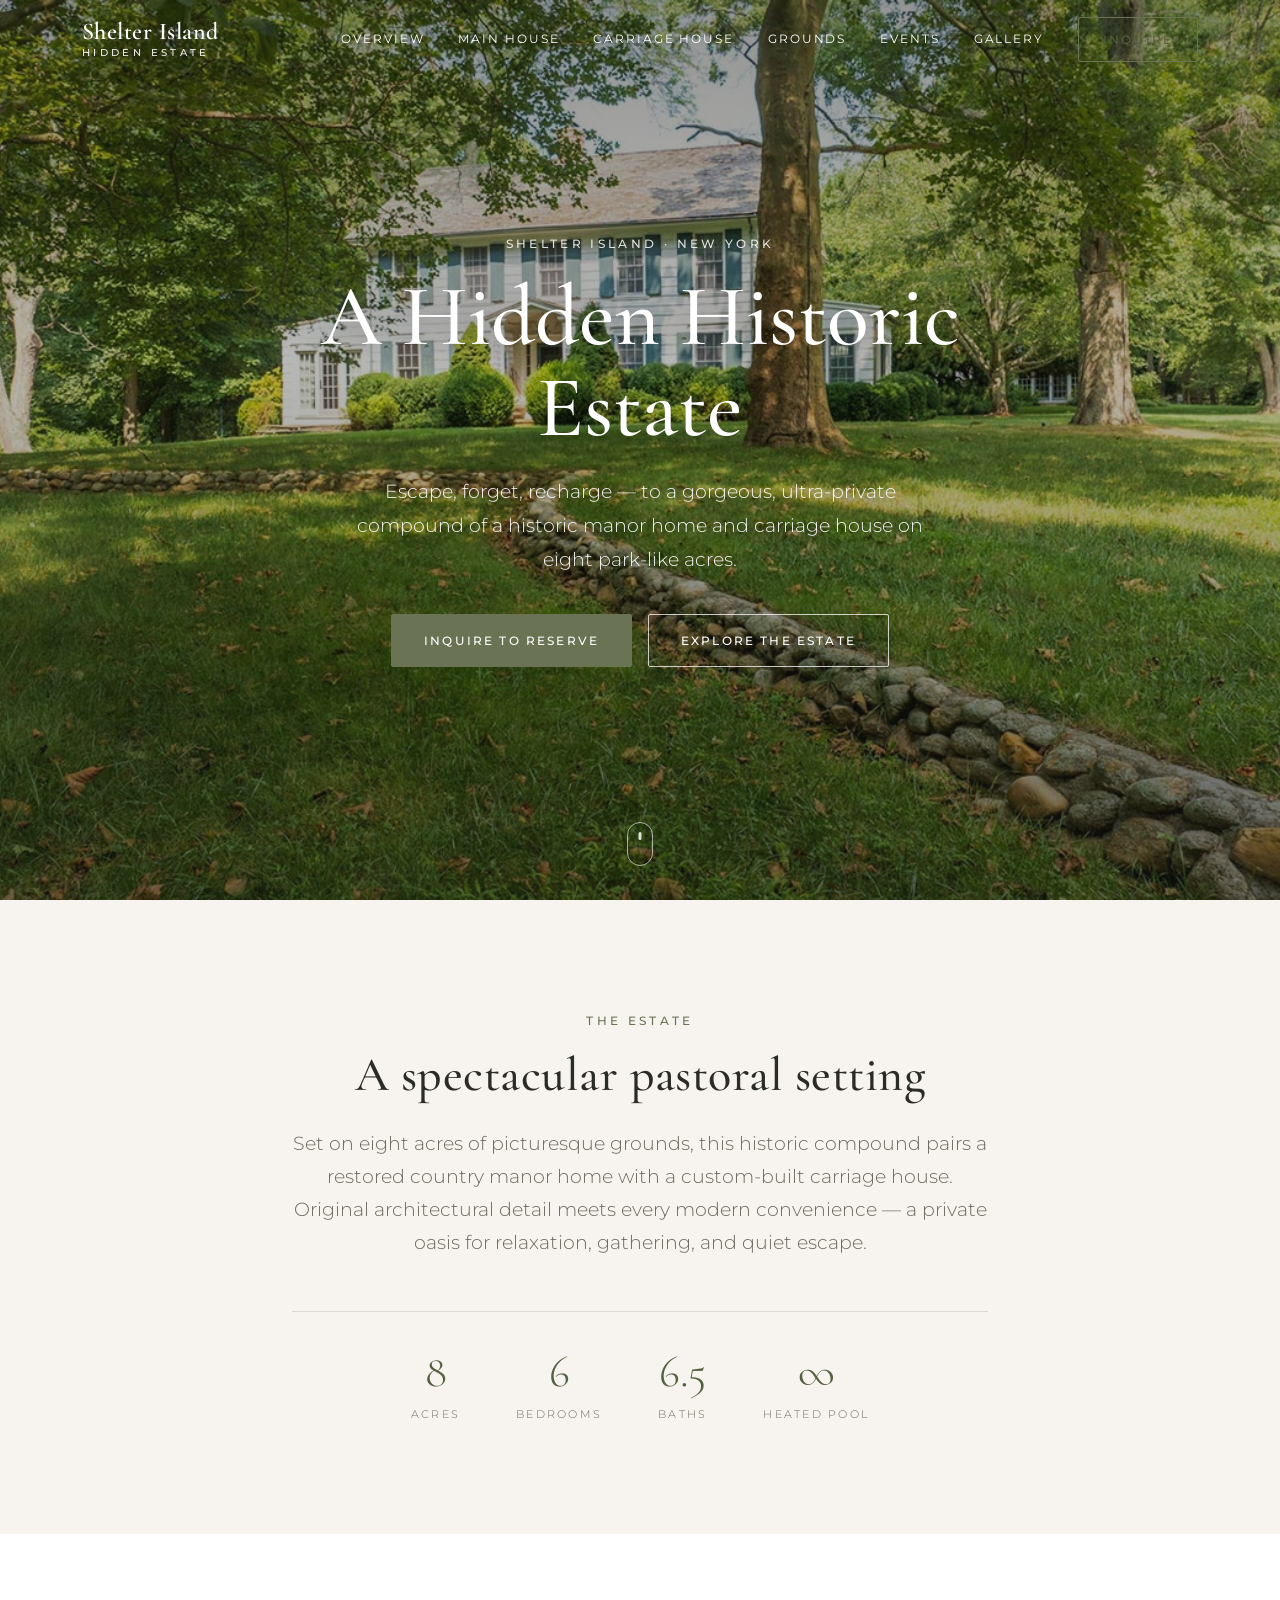
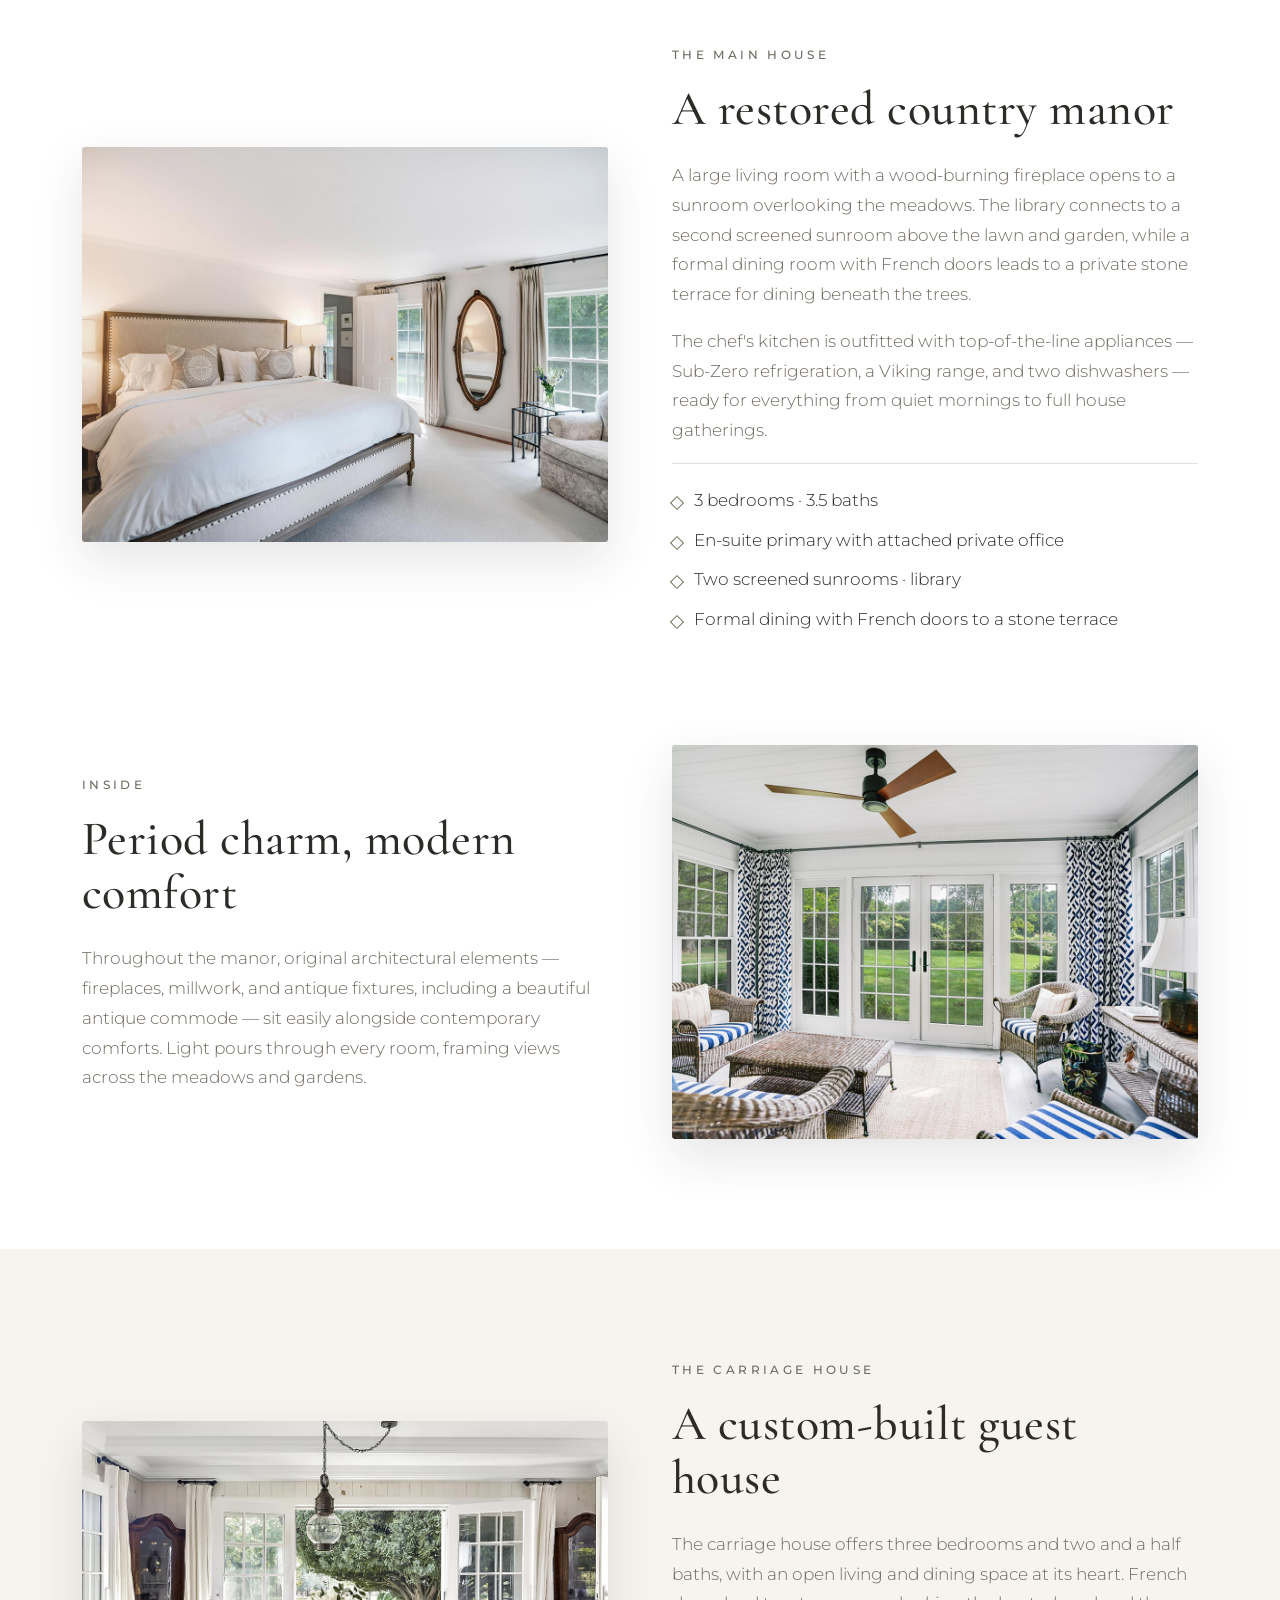
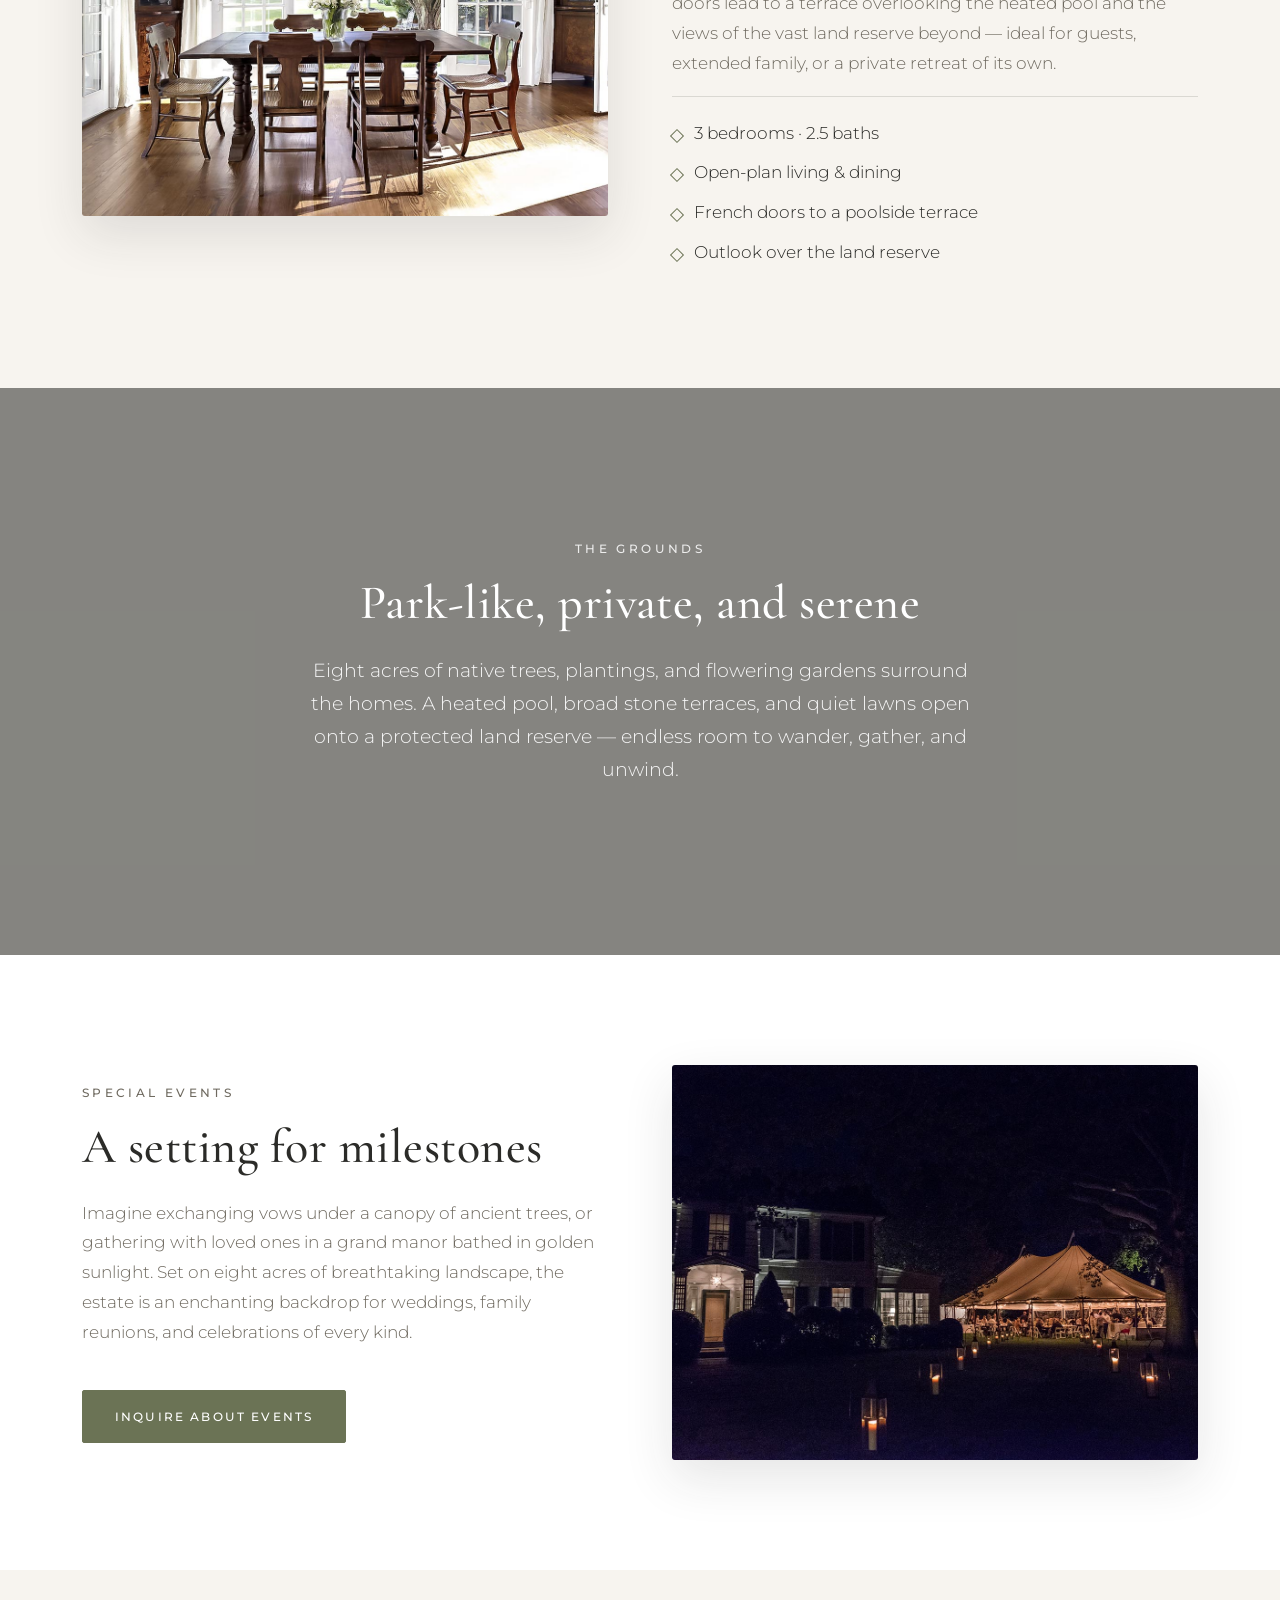
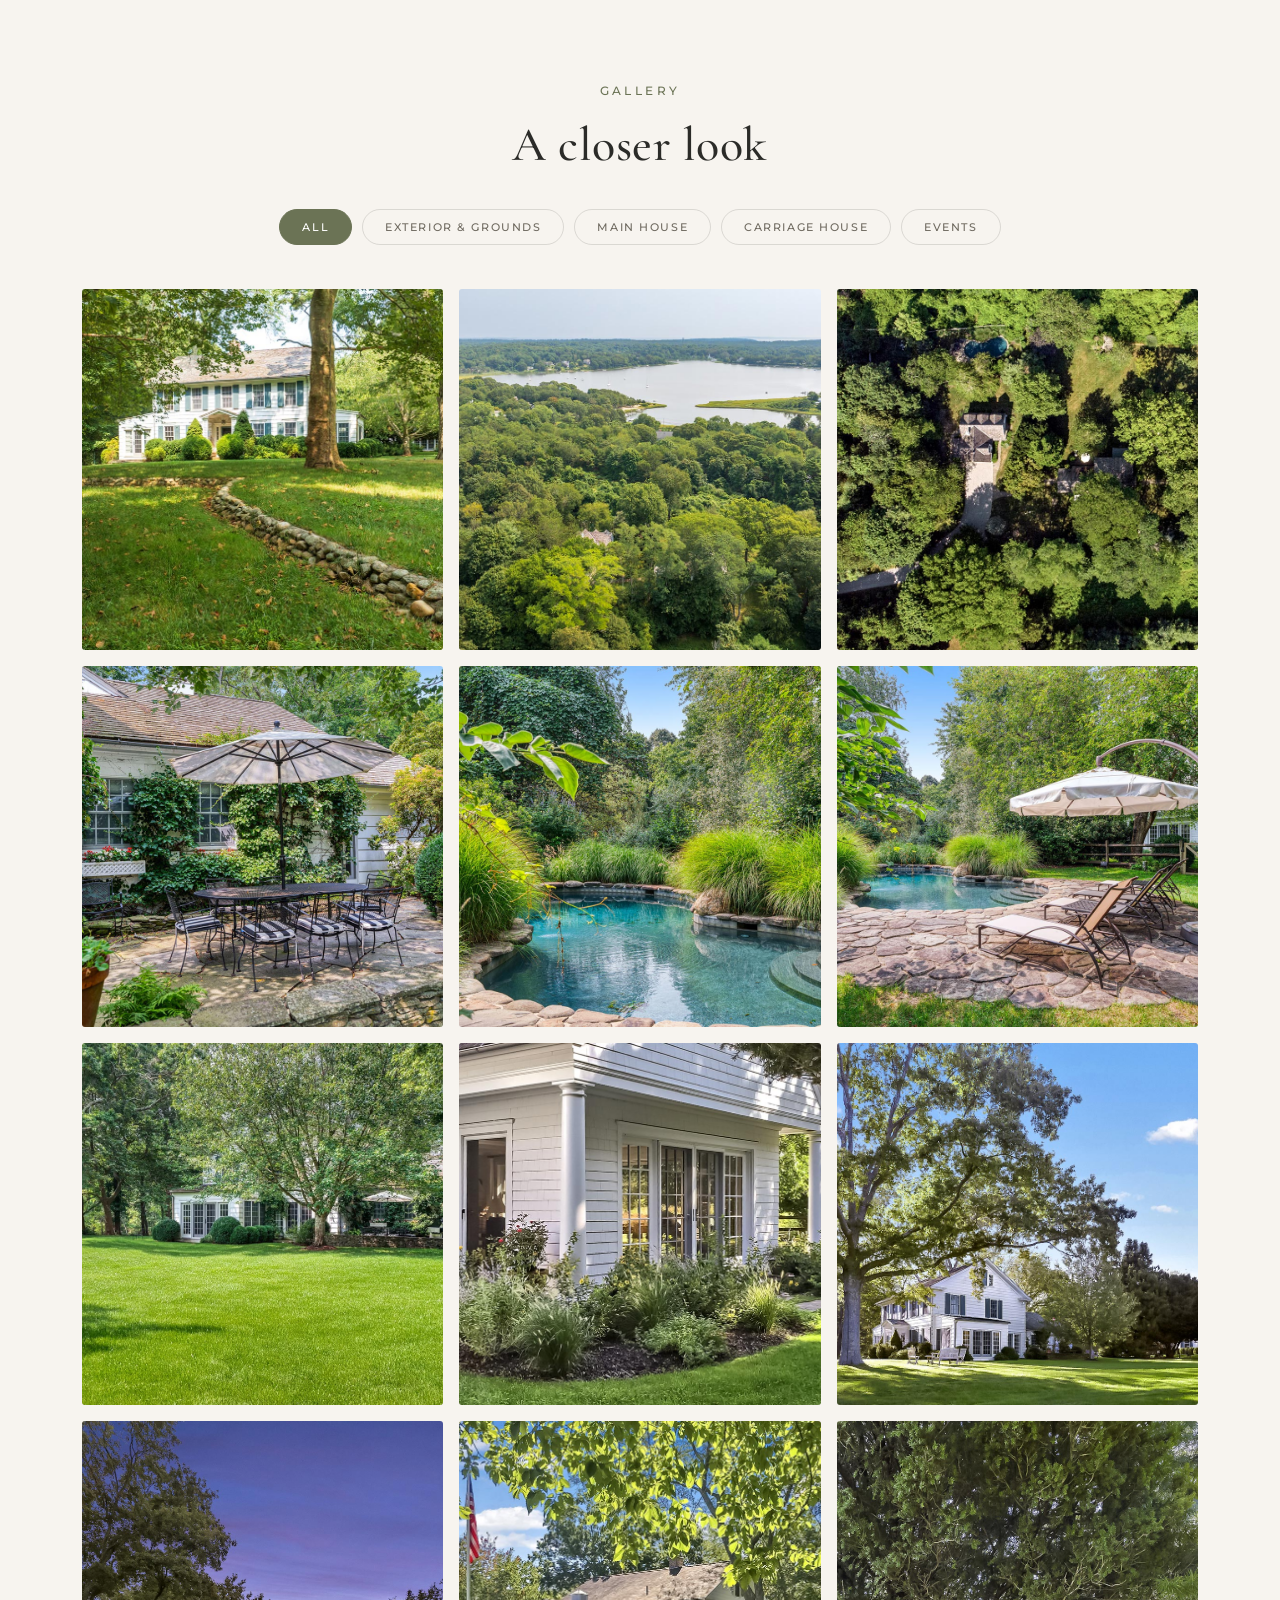
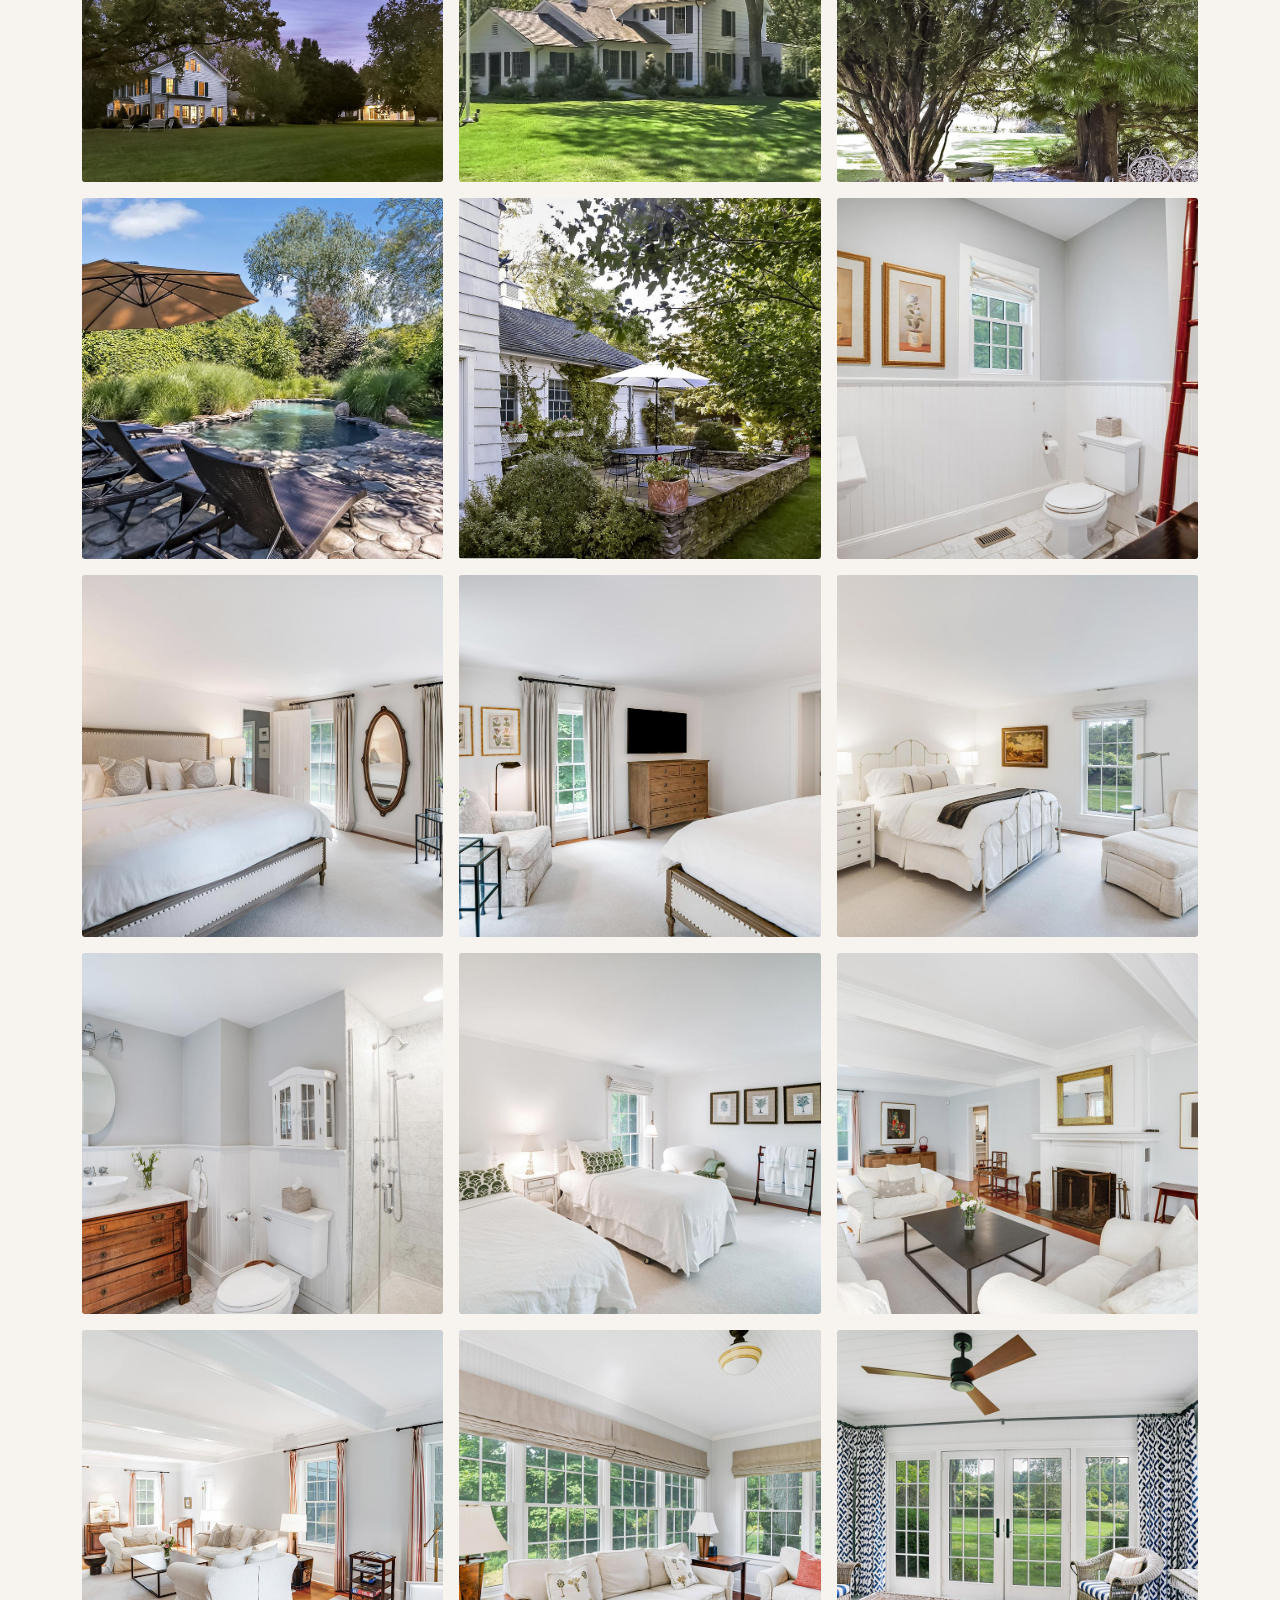
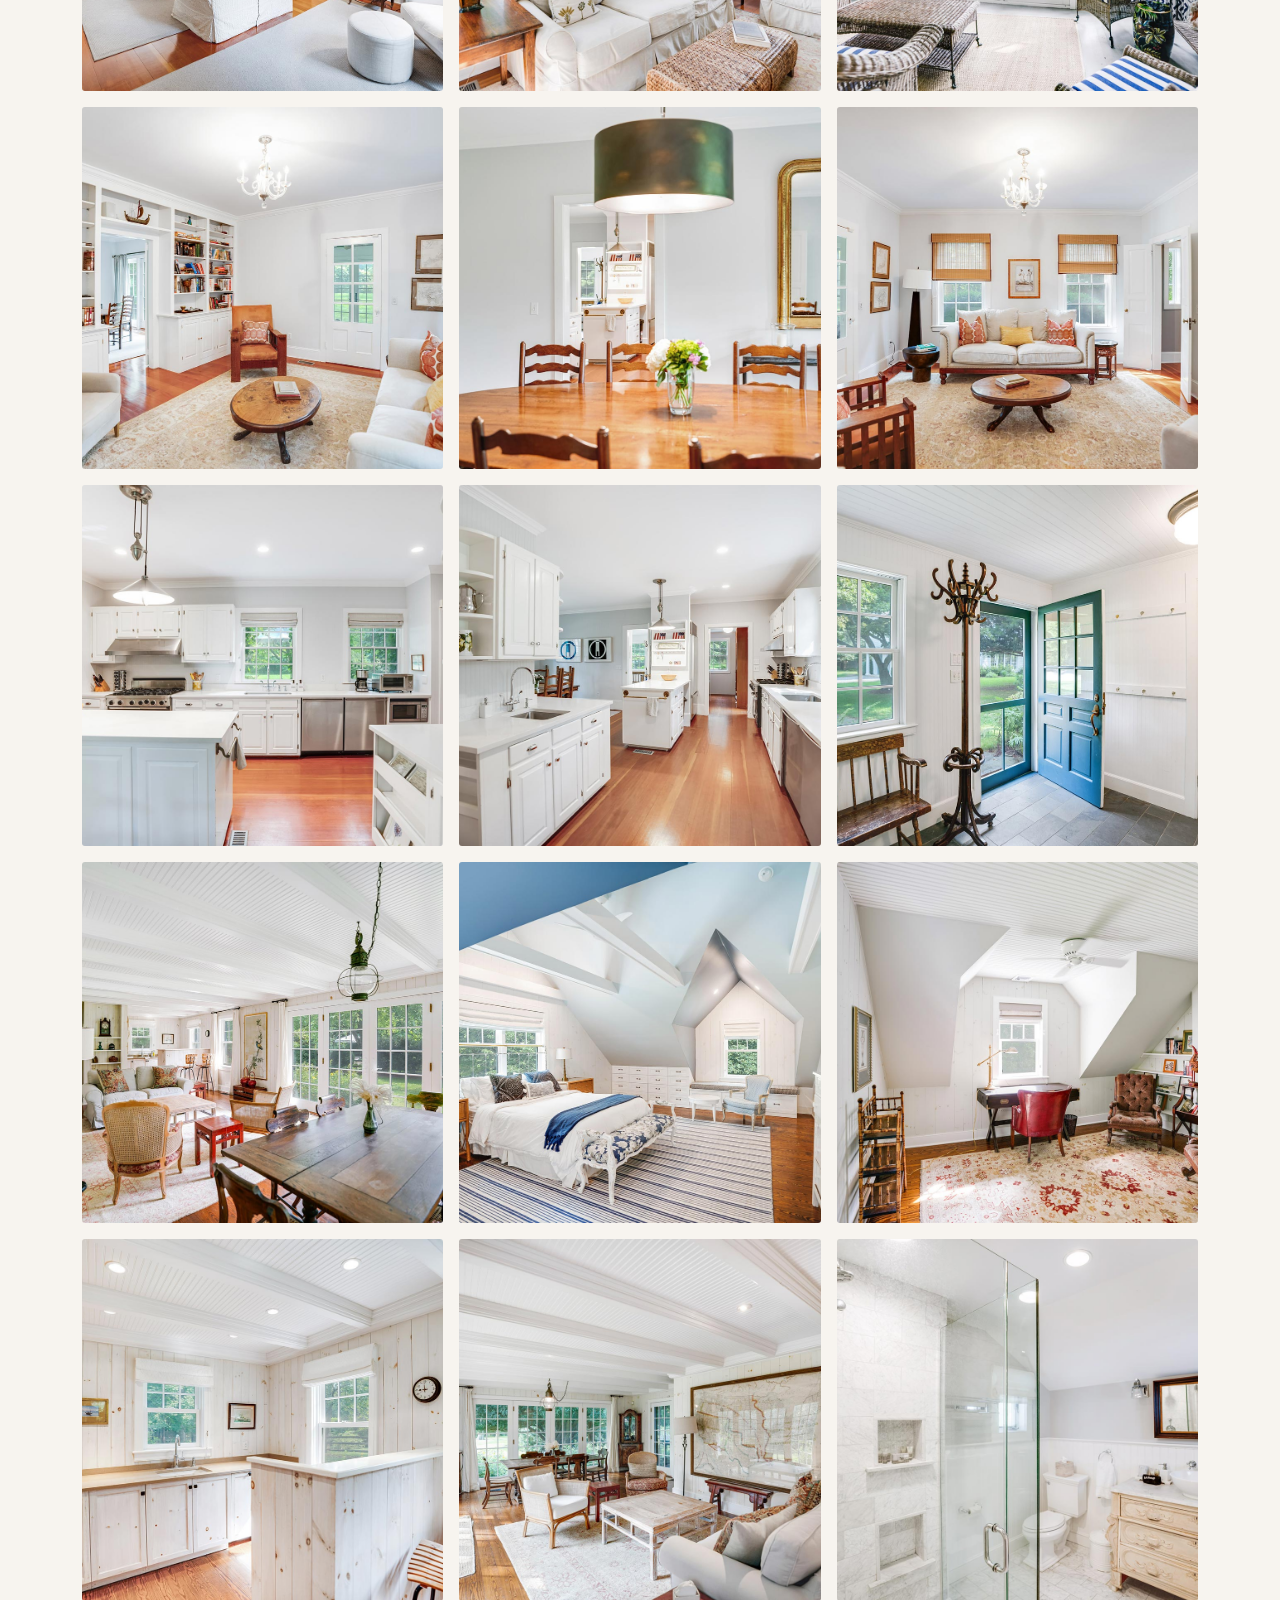
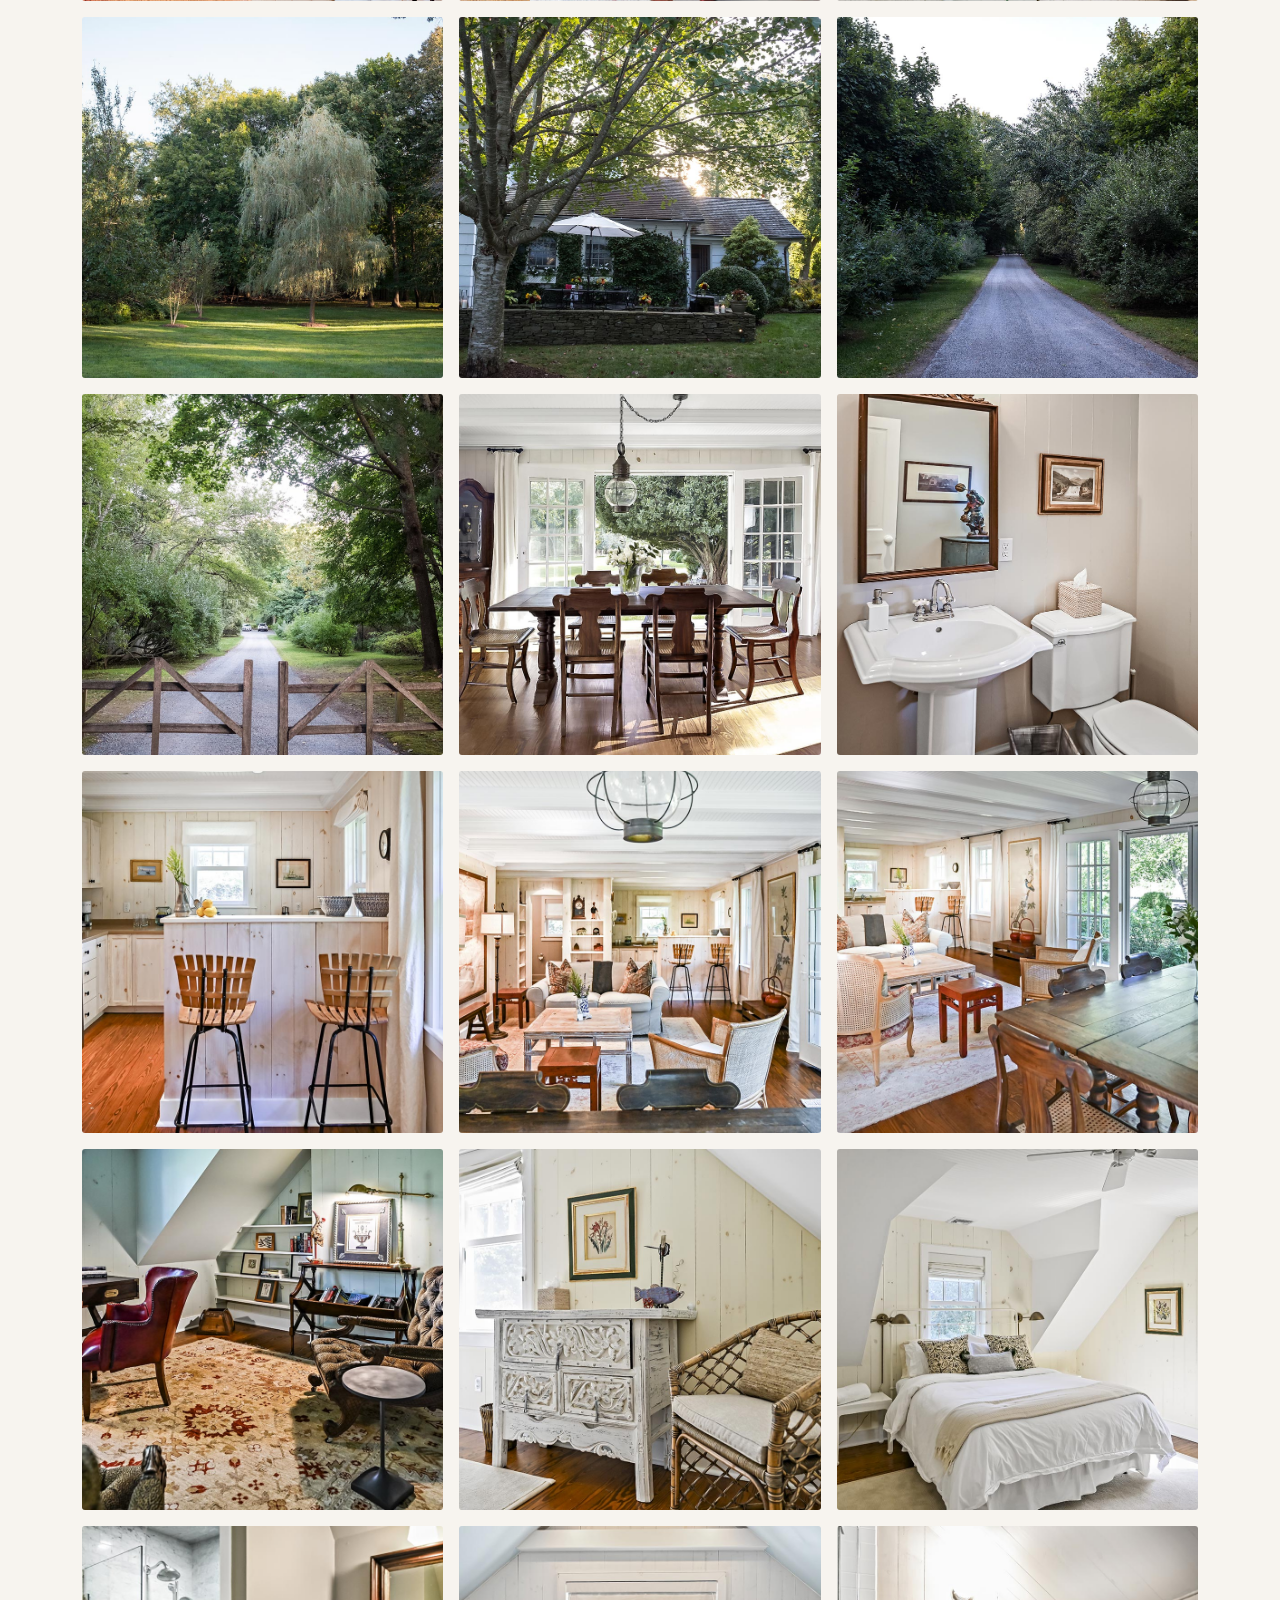
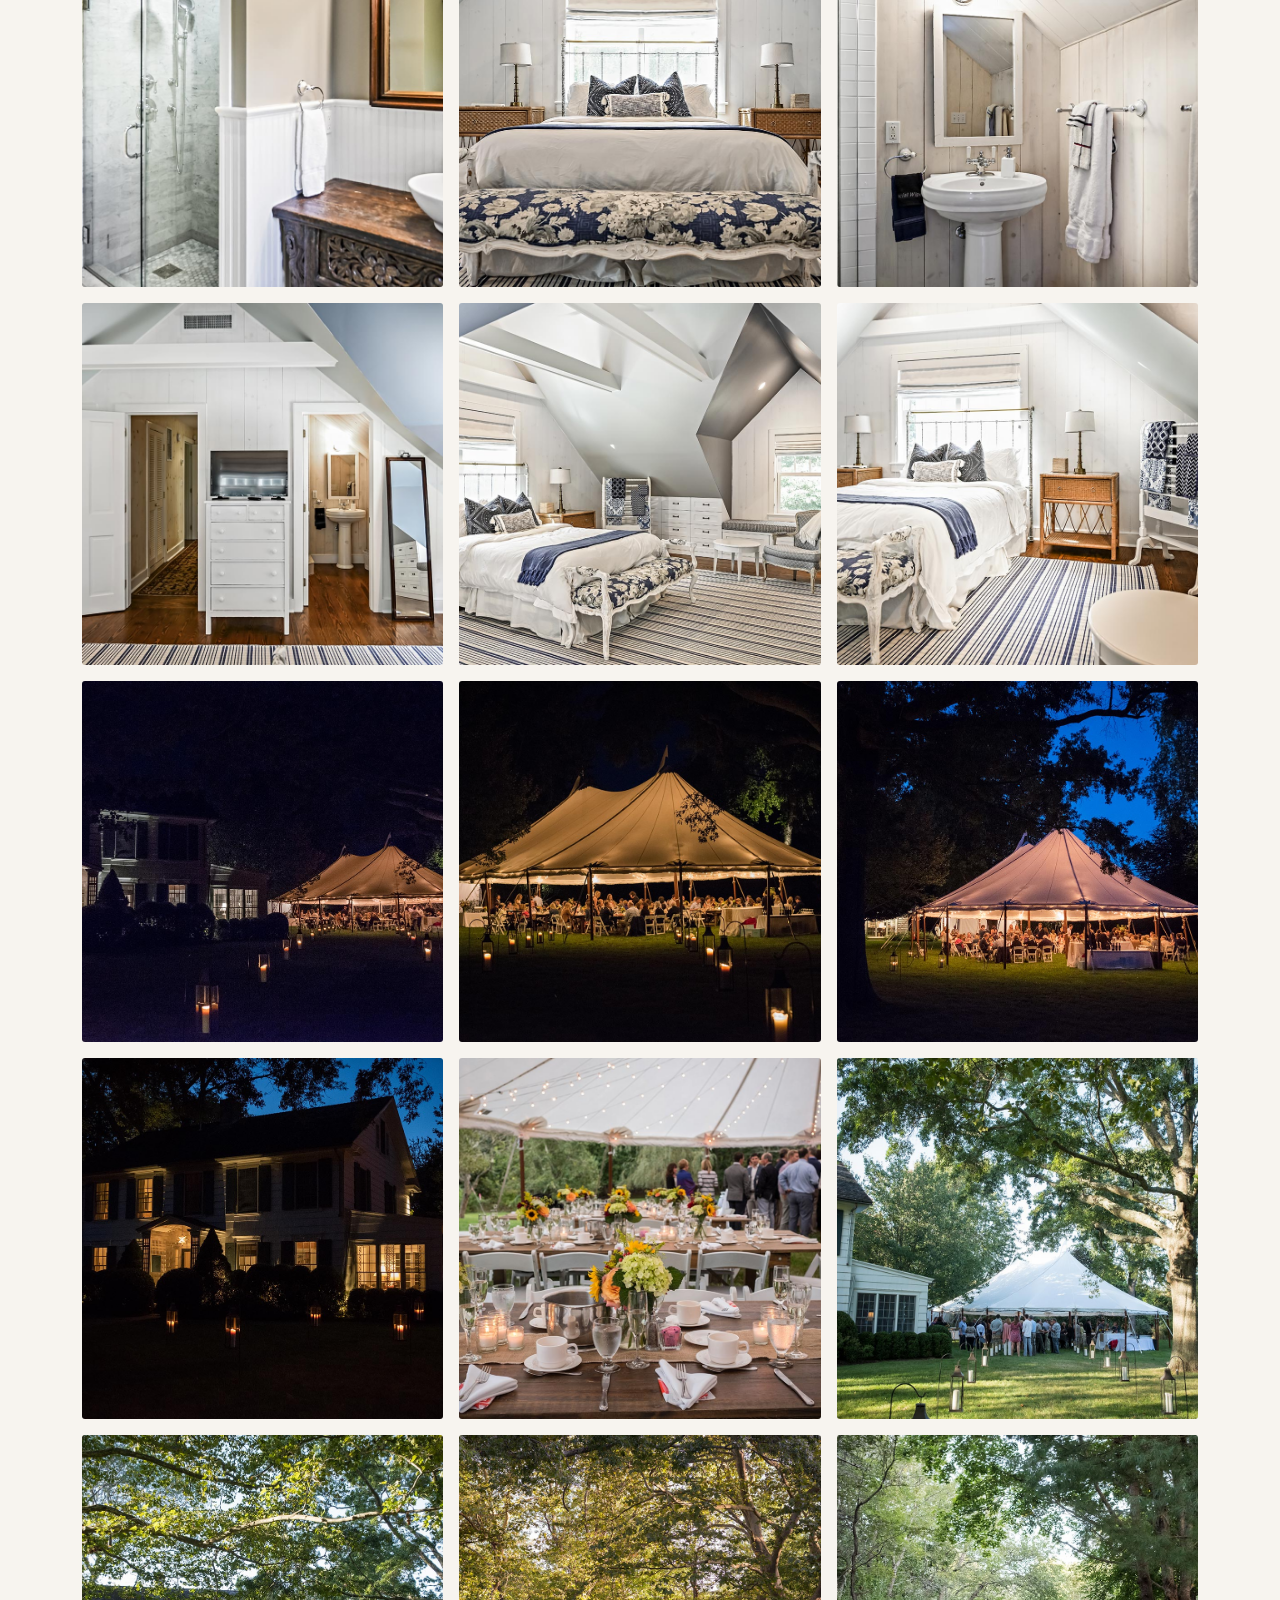
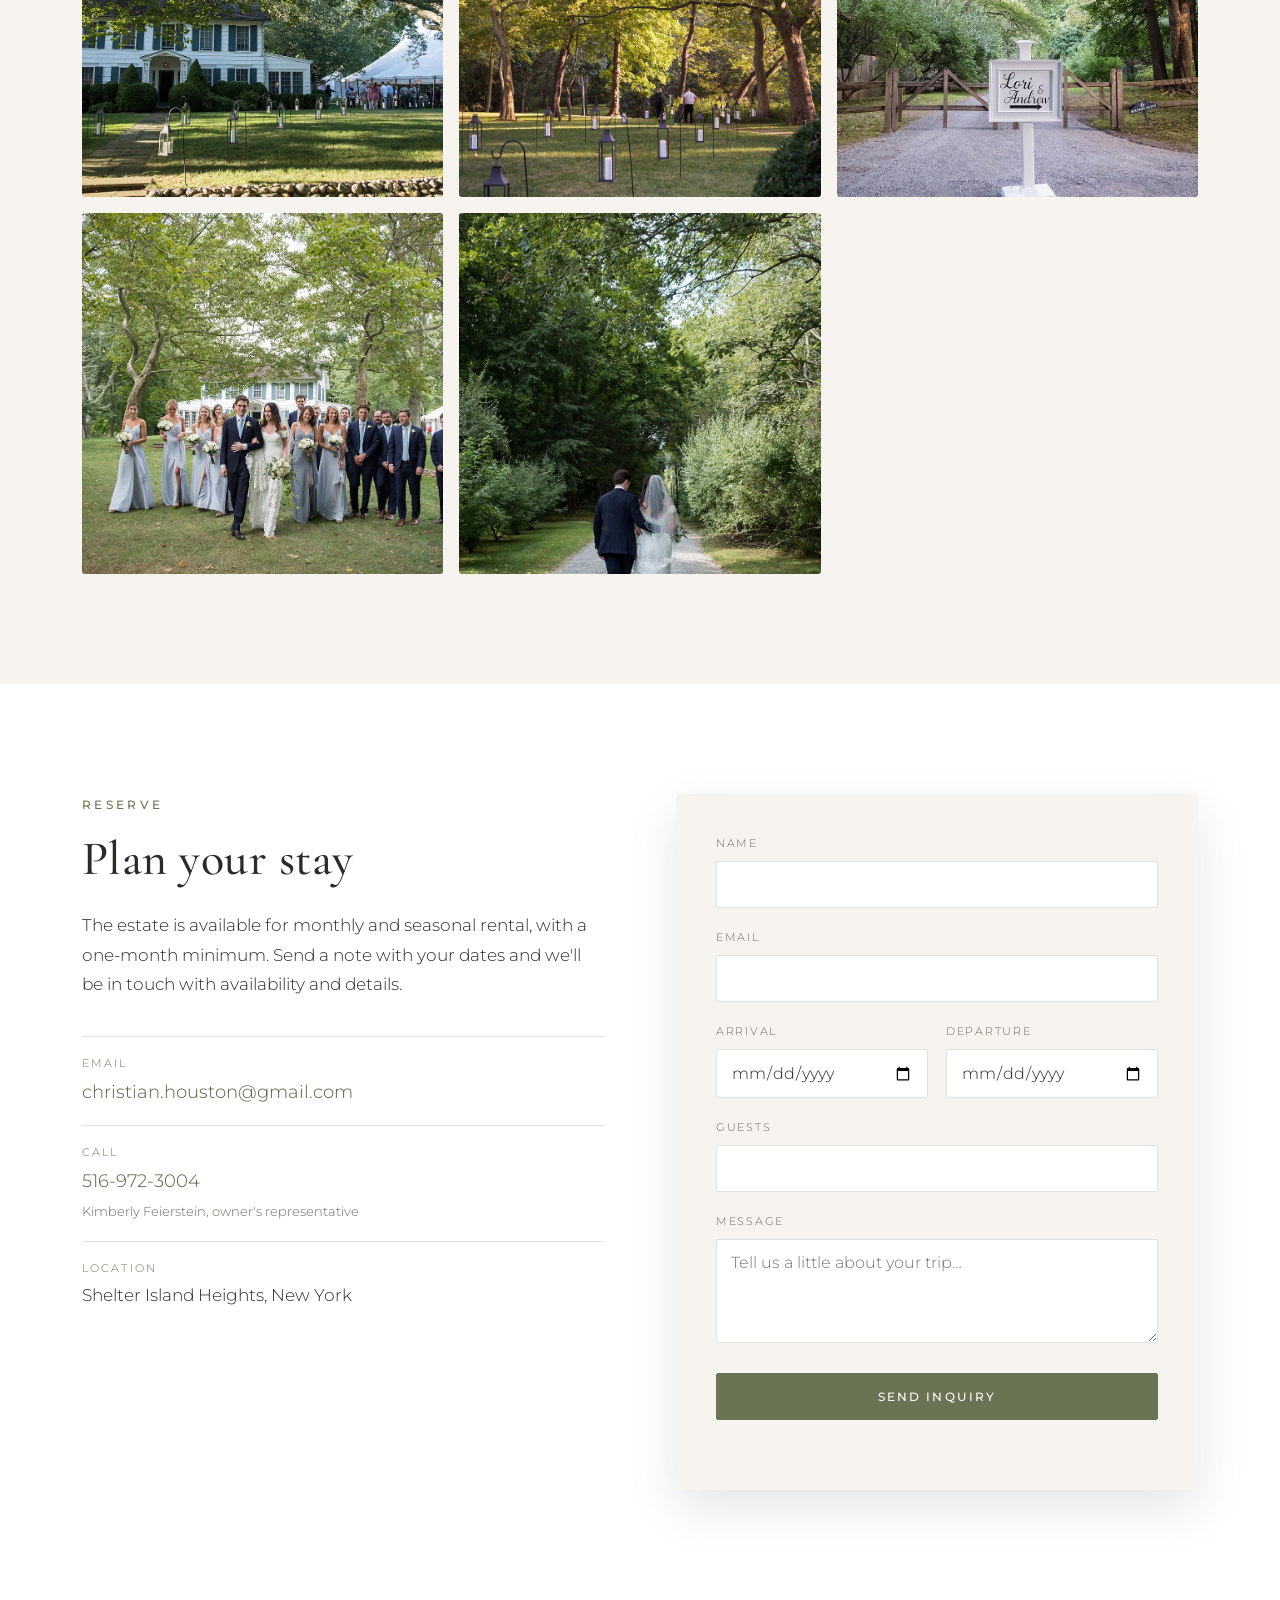
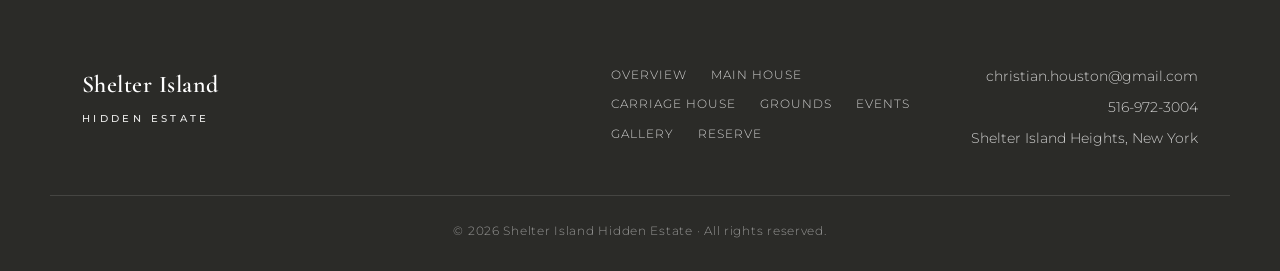
==== index.html @ e0777dcc "Initial site: Shelter Island Hidden Estate Single-page static site (HTML/CSS/JS) with hero, property" ====
<!doctype html>
<html lang="en-US">
<head>
  <meta charset="UTF-8" />
  <meta name="viewport" content="width=device-width, initial-scale=1" />
  <title>Shelter Island Hidden Estate · Secluded Historic Home on 8 Acres</title>
  <meta name="description" content="A private historic compound on Shelter Island, New York — a restored manor home and carriage house set on eight park-like acres with a heated pool. Available for monthly and seasonal rental." />

  <!-- Social -->
  <meta property="og:type" content="website" />
  <meta property="og:title" content="Shelter Island Hidden Estate" />
  <meta property="og:description" content="A private historic compound on eight acres — manor home, carriage house, heated pool. Escape, forget, recharge." />
  <meta property="og:image" content="photos/Drone_3-1.jpg" />

  <!-- Fonts -->
  <link rel="preconnect" href="https://fonts.googleapis.com" />
  <link rel="preconnect" href="https://fonts.gstatic.com" crossorigin />
  <link href="https://fonts.googleapis.com/css2?family=Cormorant+Garamond:ital,wght@0,400;0,500;0,600;1,400&family=Montserrat:wght@300;400;500;600&display=swap" rel="stylesheet" />

  <link rel="stylesheet" href="css/styles.css" />
</head>
<body>

  <!-- ===================== HEADER / NAV ===================== -->
  <header class="site-header" id="siteHeader">
    <div class="header-inner">
      <a href="#hero" class="wordmark">
        <span class="wordmark-main">Shelter Island</span>
        <span class="wordmark-sub">Hidden Estate</span>
      </a>

      <nav class="nav" id="primaryNav" aria-label="Primary">
        <a href="#overview" class="nav-link">Overview</a>
        <a href="#main-house" class="nav-link">Main House</a>
        <a href="#carriage-house" class="nav-link">Carriage House</a>
        <a href="#grounds" class="nav-link">Grounds</a>
        <a href="#events" class="nav-link">Events</a>
        <a href="#gallery" class="nav-link">Gallery</a>
        <a href="#reserve" class="btn btn-nav">Inquire</a>
      </nav>

      <button class="nav-toggle" id="navToggle" aria-label="Open menu" aria-expanded="false" aria-controls="primaryNav">
        <span></span><span></span><span></span>
      </button>
    </div>
  </header>

  <!-- ===================== HERO ===================== -->
  <section class="hero" id="hero">
    <div class="hero-overlay"></div>
    <div class="hero-content">
      <p class="eyebrow eyebrow-light">Shelter Island &middot; New York</p>
      <h1 class="hero-title">A Hidden Historic Estate</h1>
      <p class="hero-subtitle">Escape, forget, recharge — to a gorgeous, ultra-private compound of a historic manor home and carriage house on eight park-like acres.</p>
      <div class="hero-actions">
        <a href="#reserve" class="btn btn-solid">Inquire to Reserve</a>
        <a href="#overview" class="btn btn-outline-light">Explore the Estate</a>
      </div>
    </div>
    <a href="#overview" class="scroll-cue" aria-label="Scroll down">
      <span></span>
    </a>
  </section>

  <!-- ===================== OVERVIEW ===================== -->
  <section class="section section-overview" id="overview">
    <div class="container narrow center reveal">
      <p class="eyebrow">The Estate</p>
      <h2 class="section-title">A spectacular pastoral setting</h2>
      <p class="lead">Set on eight acres of picturesque grounds, this historic compound pairs a restored country manor home with a custom-built carriage house. Original architectural detail meets every modern convenience — a private oasis for relaxation, gathering, and quiet escape.</p>
      <ul class="stats" aria-label="Property highlights">
        <li><span class="stat-num">8</span><span class="stat-label">Acres</span></li>
        <li><span class="stat-num">6</span><span class="stat-label">Bedrooms</span></li>
        <li><span class="stat-num">6.5</span><span class="stat-label">Baths</span></li>
        <li><span class="stat-num">∞</span><span class="stat-label">Heated Pool</span></li>
      </ul>
    </div>
  </section>

  <!-- ===================== MAIN HOUSE ===================== -->
  <section class="section section-alt" id="main-house">
    <div class="container">
      <div class="feature-row reveal">
        <div class="feature-media">
          <img src="photos/Int_2-1.jpg" alt="Living room of the historic main house with wood-burning fireplace" loading="lazy" />
        </div>
        <div class="feature-text">
          <p class="eyebrow">The Main House</p>
          <h2 class="section-title">A restored country manor</h2>
          <p>A large living room with a wood-burning fireplace opens to a sunroom overlooking the meadows. The library connects to a second screened sunroom above the lawn and garden, while a formal dining room with French doors leads to a private stone terrace for dining beneath the trees.</p>
          <p>The chef's kitchen is outfitted with top-of-the-line appliances — Sub-Zero refrigeration, a Viking range, and two dishwashers — ready for everything from quiet mornings to full house gatherings.</p>
          <ul class="feature-list">
            <li>3 bedrooms &middot; 3.5 baths</li>
            <li>En-suite primary with attached private office</li>
            <li>Two screened sunrooms &middot; library</li>
            <li>Formal dining with French doors to a stone terrace</li>
          </ul>
        </div>
      </div>

      <div class="feature-row reverse reveal">
        <div class="feature-media">
          <img src="photos/Int_13-1.jpg" alt="Elegant interior detail of the main house" loading="lazy" />
        </div>
        <div class="feature-text">
          <p class="eyebrow">Inside</p>
          <h2 class="section-title">Period charm, modern comfort</h2>
          <p>Throughout the manor, original architectural elements — fireplaces, millwork, and antique fixtures, including a beautiful antique commode — sit easily alongside contemporary comforts. Light pours through every room, framing views across the meadows and gardens.</p>
        </div>
      </div>
    </div>
  </section>

  <!-- ===================== CARRIAGE HOUSE ===================== -->
  <section class="section" id="carriage-house">
    <div class="container">
      <div class="feature-row reveal">
        <div class="feature-media">
          <img src="photos/cot1.jpg" alt="Open living and dining space of the carriage house" loading="lazy" />
        </div>
        <div class="feature-text">
          <p class="eyebrow">The Carriage House</p>
          <h2 class="section-title">A custom-built guest house</h2>
          <p>The carriage house offers three bedrooms and two and a half baths, with an open living and dining space at its heart. French doors lead to a terrace overlooking the heated pool and the views of the vast land reserve beyond — ideal for guests, extended family, or a private retreat of its own.</p>
          <ul class="feature-list">
            <li>3 bedrooms &middot; 2.5 baths</li>
            <li>Open-plan living &amp; dining</li>
            <li>French doors to a poolside terrace</li>
            <li>Outlook over the land reserve</li>
          </ul>
        </div>
      </div>
    </div>
  </section>

  <!-- ===================== GROUNDS & POOL ===================== -->
  <section class="banner" id="grounds" style="background-image:url('photos/Main-Pool.jpg')">
    <div class="banner-overlay"></div>
    <div class="banner-content reveal">
      <p class="eyebrow eyebrow-light">The Grounds</p>
      <h2 class="section-title light">Park-like, private, and serene</h2>
      <p class="banner-text">Eight acres of native trees, plantings, and flowering gardens surround the homes. A heated pool, broad stone terraces, and quiet lawns open onto a protected land reserve — endless room to wander, gather, and unwind.</p>
    </div>
  </section>

  <!-- ===================== EVENTS ===================== -->
  <section class="section section-alt" id="events">
    <div class="container">
      <div class="feature-row reverse reveal">
        <div class="feature-media">
          <img src="photos/event1.jpg" alt="A celebration set on the estate grounds" loading="lazy" />
        </div>
        <div class="feature-text">
          <p class="eyebrow">Special Events</p>
          <h2 class="section-title">A setting for milestones</h2>
          <p>Imagine exchanging vows under a canopy of ancient trees, or gathering with loved ones in a grand manor bathed in golden sunlight. Set on eight acres of breathtaking landscape, the estate is an enchanting backdrop for weddings, family reunions, and celebrations of every kind.</p>
          <a href="#reserve" class="btn btn-solid">Inquire about Events</a>
        </div>
      </div>
    </div>
  </section>

  <!-- ===================== GALLERY ===================== -->
  <section class="section section-gallery" id="gallery">
    <div class="container">
      <div class="center reveal">
        <p class="eyebrow">Gallery</p>
        <h2 class="section-title">A closer look</h2>
      </div>

      <div class="gallery-filters" id="galleryFilters" role="tablist" aria-label="Filter photos">
        <button class="filter-btn is-active" data-filter="all">All</button>
        <button class="filter-btn" data-filter="exterior">Exterior &amp; Grounds</button>
        <button class="filter-btn" data-filter="mainhouse">Main House</button>
        <button class="filter-btn" data-filter="carriage">Carriage House</button>
        <button class="filter-btn" data-filter="events">Events</button>
      </div>

      <div class="gallery-grid" id="galleryGrid">
        <!-- thumbnails injected by js/main.js -->
      </div>
    </div>
  </section>

  <!-- ===================== RESERVE / INQUIRE ===================== -->
  <section class="section section-reserve" id="reserve">
    <div class="container reserve-grid">
      <div class="reserve-intro reveal">
        <p class="eyebrow">Reserve</p>
        <h2 class="section-title">Plan your stay</h2>
        <p>The estate is available for monthly and seasonal rental, with a one-month minimum. Send a note with your dates and we'll be in touch with availability and details.</p>
        <ul class="contact-list">
          <li>
            <span class="contact-label">Email</span>
            <a href="mailto:christian.houston@gmail.com">christian.houston@gmail.com</a>
          </li>
          <li>
            <span class="contact-label">Call</span>
            <a href="tel:+15169723004">516-972-3004</a>
            <span class="contact-note">Kimberly Feierstein, owner's representative</span>
          </li>
          <li>
            <span class="contact-label">Location</span>
            <span>Shelter Island Heights, New York</span>
          </li>
        </ul>
      </div>

      <form class="inquiry-form reveal" id="inquiryForm" novalidate>
        <div class="field">
          <label for="f-name">Name</label>
          <input type="text" id="f-name" name="name" autocomplete="name" required />
        </div>
        <div class="field">
          <label for="f-email">Email</label>
          <input type="email" id="f-email" name="email" autocomplete="email" required />
        </div>
        <div class="field-row">
          <div class="field">
            <label for="f-arrive">Arrival</label>
            <input type="date" id="f-arrive" name="arrive" />
          </div>
          <div class="field">
            <label for="f-depart">Departure</label>
            <input type="date" id="f-depart" name="depart" />
          </div>
        </div>
        <div class="field">
          <label for="f-guests">Guests</label>
          <input type="number" id="f-guests" name="guests" min="1" max="20" />
        </div>
        <div class="field">
          <label for="f-message">Message</label>
          <textarea id="f-message" name="message" rows="4" placeholder="Tell us a little about your trip…"></textarea>
        </div>
        <button type="submit" class="btn btn-solid btn-block">Send Inquiry</button>
        <p class="form-note" id="formNote" role="status"></p>
      </form>
    </div>
  </section>

  <!-- ===================== FOOTER ===================== -->
  <footer class="site-footer">
    <div class="container footer-inner">
      <div class="footer-brand">
        <span class="wordmark-main">Shelter Island</span>
        <span class="wordmark-sub">Hidden Estate</span>
      </div>
      <nav class="footer-nav" aria-label="Footer">
        <a href="#overview">Overview</a>
        <a href="#main-house">Main House</a>
        <a href="#carriage-house">Carriage House</a>
        <a href="#grounds">Grounds</a>
        <a href="#events">Events</a>
        <a href="#gallery">Gallery</a>
        <a href="#reserve">Reserve</a>
      </nav>
      <div class="footer-contact">
        <a href="mailto:christian.houston@gmail.com">christian.houston@gmail.com</a>
        <a href="tel:+15169723004">516-972-3004</a>
        <span>Shelter Island Heights, New York</span>
      </div>
    </div>
    <div class="footer-base">
      <span id="footerYear"></span> Shelter Island Hidden Estate · All rights reserved.
    </div>
  </footer>

  <!-- ===================== LIGHTBOX ===================== -->
  <div class="lightbox" id="lightbox" aria-hidden="true" role="dialog" aria-label="Photo viewer">
    <button class="lb-close" id="lbClose" aria-label="Close">&times;</button>
    <button class="lb-nav lb-prev" id="lbPrev" aria-label="Previous photo">&#8249;</button>
    <figure class="lb-figure">
      <img id="lbImage" src="" alt="" />
    </figure>
    <button class="lb-nav lb-next" id="lbNext" aria-label="Next photo">&#8250;</button>
  </div>

  <script src="js/main.js"></script>
</body>
</html>
---- css/styles.css ----
/* ============================================================
   Shelter Island Hidden Estate — styles
   Refined estate: serif display + clean sans, cream/charcoal/sage
   ============================================================ */

:root {
  --cream: #f7f4ef;
  --white: #ffffff;
  --charcoal: #2b2b28;
  --muted: #6f6a60;
  --sage: #6b7355;
  --sage-dark: #55603f;
  --line: rgba(43, 43, 40, 0.14);
  --shadow: 0 18px 50px rgba(43, 43, 40, 0.12);

  --serif: "Cormorant Garamond", Georgia, "Times New Roman", serif;
  --sans: "Montserrat", -apple-system, BlinkMacSystemFont, "Segoe UI", sans-serif;

  --header-h: 78px;
  --maxw: 1180px;
}

* { box-sizing: border-box; }

html { scroll-behavior: smooth; }

body {
  margin: 0;
  background: var(--cream);
  color: var(--charcoal);
  font-family: var(--sans);
  font-weight: 300;
  font-size: 17px;
  line-height: 1.75;
  -webkit-font-smoothing: antialiased;
}

img { max-width: 100%; display: block; }

a { color: var(--sage-dark); text-decoration: none; }

h1, h2, h3 { font-family: var(--serif); font-weight: 500; margin: 0; }

/* ---------- shared layout ---------- */
.container { width: 100%; max-width: var(--maxw); margin: 0 auto; padding: 0 32px; }
.narrow { max-width: 760px; }
.center { text-align: center; margin-left: auto; margin-right: auto; }

.section { padding: 110px 0; }
.section-alt { background: var(--white); }

.eyebrow {
  font-family: var(--sans);
  font-weight: 500;
  font-size: 12px;
  letter-spacing: 0.28em;
  text-transform: uppercase;
  color: var(--sage);
  margin: 0 0 18px;
}
.eyebrow-light { color: rgba(255, 255, 255, 0.85); }

.section-title {
  font-size: clamp(2rem, 4vw, 3rem);
  line-height: 1.12;
  letter-spacing: 0.01em;
  margin-bottom: 24px;
}
.section-title.light { color: var(--white); }

.lead { font-size: 1.18rem; color: var(--muted); }

/* ---------- buttons ---------- */
.btn {
  display: inline-block;
  font-family: var(--sans);
  font-weight: 500;
  font-size: 12px;
  letter-spacing: 0.18em;
  text-transform: uppercase;
  padding: 15px 32px;
  border: 1px solid var(--sage);
  border-radius: 2px;
  cursor: pointer;
  transition: background-color 0.25s ease, color 0.25s ease, border-color 0.25s ease, transform 0.25s ease;
}
.btn-solid { background: var(--sage); color: var(--white); }
.btn-solid:hover { background: var(--sage-dark); border-color: var(--sage-dark); }
.btn-outline-light { background: transparent; color: var(--white); border-color: rgba(255,255,255,0.75); }
.btn-outline-light:hover { background: rgba(255,255,255,0.14); }
.btn-block { width: 100%; text-align: center; }

/* ============================================================
   HEADER / NAV
   ============================================================ */
.site-header {
  position: fixed;
  top: 0; left: 0; right: 0;
  z-index: 50;
  height: var(--header-h);
  transition: background-color 0.3s ease, box-shadow 0.3s ease;
}
.header-inner {
  max-width: var(--maxw);
  margin: 0 auto;
  height: 100%;
  padding: 0 32px;
  display: flex;
  align-items: center;
  justify-content: space-between;
}

.wordmark { display: flex; flex-direction: column; line-height: 1; color: var(--white); }
.wordmark-main { font-family: var(--serif); font-size: 1.5rem; font-weight: 600; letter-spacing: 0.02em; }
.wordmark-sub {
  font-family: var(--sans); font-weight: 500; font-size: 0.62rem;
  letter-spacing: 0.34em; text-transform: uppercase; margin-top: 4px; opacity: 0.9;
}

.nav { display: flex; align-items: center; gap: 34px; }
.nav-link {
  font-family: var(--sans); font-weight: 400; font-size: 0.74rem;
  letter-spacing: 0.16em; text-transform: uppercase; color: var(--white);
  position: relative; padding: 4px 0; transition: opacity 0.2s ease;
}
.nav-link::after {
  content: ""; position: absolute; left: 0; bottom: 0; height: 1px; width: 0;
  background: currentColor; transition: width 0.25s ease;
}
.nav-link:hover::after { width: 100%; }
.btn-nav { padding: 11px 24px; }

/* scrolled state */
.site-header.scrolled { background: var(--cream); box-shadow: 0 1px 0 var(--line); }
.site-header.scrolled .wordmark,
.site-header.scrolled .nav-link { color: var(--charcoal); }
.site-header.scrolled .btn-nav { color: var(--white); }

/* hamburger */
.nav-toggle {
  display: none; flex-direction: column; gap: 5px;
  background: none; border: 0; cursor: pointer; padding: 8px;
}
.nav-toggle span { width: 26px; height: 2px; background: var(--white); transition: background 0.3s, transform 0.3s, opacity 0.3s; }
.site-header.scrolled .nav-toggle span { background: var(--charcoal); }

/* ============================================================
   HERO
   ============================================================ */
.hero {
  position: relative;
  min-height: 100vh;
  display: flex;
  align-items: center;
  justify-content: center;
  text-align: center;
  background: url("../photos/Drone_3-1.jpg") center / cover no-repeat;
  background-attachment: fixed;
  color: var(--white);
}
.hero-overlay {
  position: absolute; inset: 0;
  background: linear-gradient(180deg, rgba(20,22,18,0.45) 0%, rgba(20,22,18,0.30) 40%, rgba(20,22,18,0.55) 100%);
}
.hero-content { position: relative; z-index: 2; max-width: 760px; padding: 0 28px; }
.hero-title {
  font-size: clamp(2.8rem, 7vw, 5.4rem);
  line-height: 1.05;
  font-weight: 500;
  margin-bottom: 22px;
  text-shadow: 0 2px 30px rgba(0,0,0,0.35);
}
.hero-subtitle {
  font-size: 1.2rem; font-weight: 300; max-width: 600px; margin: 0 auto 38px;
  color: rgba(255,255,255,0.92); text-shadow: 0 1px 16px rgba(0,0,0,0.4);
}
.hero-actions { display: flex; gap: 16px; justify-content: center; flex-wrap: wrap; }

.scroll-cue {
  position: absolute; bottom: 34px; left: 50%; transform: translateX(-50%);
  width: 26px; height: 44px; border: 1px solid rgba(255,255,255,0.6); border-radius: 14px;
  z-index: 2;
}
.scroll-cue span {
  position: absolute; top: 9px; left: 50%; transform: translateX(-50%);
  width: 3px; height: 8px; border-radius: 2px; background: rgba(255,255,255,0.85);
  animation: scrollcue 1.8s ease-in-out infinite;
}
@keyframes scrollcue {
  0% { opacity: 0; transform: translate(-50%, 0); }
  40% { opacity: 1; }
  80% { opacity: 0; transform: translate(-50%, 16px); }
  100% { opacity: 0; }
}

/* ============================================================
   OVERVIEW
   ============================================================ */
.stats {
  list-style: none; margin: 52px 0 0; padding: 38px 0 0;
  border-top: 1px solid var(--line);
  display: flex; justify-content: center; flex-wrap: wrap; gap: 56px;
}
.stats li { display: flex; flex-direction: column; align-items: center; }
.stat-num { font-family: var(--serif); font-size: 2.8rem; line-height: 1; color: var(--sage-dark); }
.stat-label {
  font-size: 0.7rem; letter-spacing: 0.2em; text-transform: uppercase;
  color: var(--muted); margin-top: 10px;
}

/* ============================================================
   FEATURE ROWS (Main House / Carriage House / Events)
   ============================================================ */
.feature-row {
  display: grid; grid-template-columns: 1fr 1fr; gap: 64px; align-items: center;
}
.feature-row + .feature-row { margin-top: 100px; }
.feature-row.reverse .feature-media { order: 2; }

.feature-media { overflow: hidden; border-radius: 3px; box-shadow: var(--shadow); }
.feature-media img {
  width: 100%; height: 100%; object-fit: cover; aspect-ratio: 4 / 3;
  transition: transform 0.8s ease;
}
.feature-media:hover img { transform: scale(1.04); }

.feature-text p { color: var(--muted); }
.feature-list {
  list-style: none; padding: 22px 0 0; margin: 14px 0 0;
  border-top: 1px solid var(--line);
}
.feature-list li { position: relative; padding-left: 22px; margin-bottom: 10px; color: var(--charcoal); }
.feature-list li::before {
  content: ""; position: absolute; left: 0; top: 12px; width: 8px; height: 8px;
  border: 1px solid var(--sage); transform: rotate(45deg);
}
.feature-text .btn { margin-top: 26px; }

/* ============================================================
   BANNER (Grounds)
   ============================================================ */
.banner {
  position: relative;
  background-size: cover; background-position: center;
  background-attachment: fixed;
  padding: 150px 0;
  text-align: center;
}
.banner-overlay { position: absolute; inset: 0; background: rgba(20,22,18,0.5); }
.banner-content { position: relative; z-index: 2; max-width: 720px; margin: 0 auto; padding: 0 28px; }
.banner-text { color: rgba(255,255,255,0.92); font-size: 1.18rem; }

/* ============================================================
   GALLERY
   ============================================================ */
.section-gallery { background: var(--cream); }
.gallery-filters {
  display: flex; justify-content: center; flex-wrap: wrap; gap: 10px;
  margin: 36px 0 44px;
}
.filter-btn {
  font-family: var(--sans); font-weight: 500; font-size: 0.7rem;
  letter-spacing: 0.14em; text-transform: uppercase; color: var(--muted);
  background: transparent; border: 1px solid var(--line); border-radius: 40px;
  padding: 10px 22px; cursor: pointer; transition: all 0.22s ease;
}
.filter-btn:hover { color: var(--charcoal); border-color: var(--sage); }
.filter-btn.is-active { background: var(--sage); color: var(--white); border-color: var(--sage); }

.gallery-grid {
  display: grid;
  grid-template-columns: repeat(3, 1fr);
  gap: 16px;
}
.gallery-item {
  position: relative; overflow: hidden; border-radius: 3px; cursor: pointer;
  aspect-ratio: 1 / 1; background: #e7e2d8;
}
.gallery-item img {
  width: 100%; height: 100%; object-fit: cover;
  transition: transform 0.7s ease, opacity 0.4s ease;
}
.gallery-item::after {
  content: ""; position: absolute; inset: 0;
  background: rgba(43,43,40,0); transition: background 0.3s ease;
}
.gallery-item:hover img { transform: scale(1.07); }
.gallery-item:hover::after { background: rgba(43,43,40,0.12); }
.gallery-item.is-hidden { display: none; }

/* ============================================================
   RESERVE
   ============================================================ */
.section-reserve { background: var(--white); }
.reserve-grid { display: grid; grid-template-columns: 1fr 1fr; gap: 72px; align-items: start; }

.contact-list { list-style: none; padding: 0; margin: 36px 0 0; }
.contact-list li {
  padding: 18px 0; border-top: 1px solid var(--line);
  display: flex; flex-direction: column; gap: 3px;
}
.contact-label {
  font-size: 0.66rem; letter-spacing: 0.2em; text-transform: uppercase; color: var(--sage);
}
.contact-list a { font-size: 1.1rem; }
.contact-note { font-size: 0.82rem; color: var(--muted); }

.inquiry-form { background: var(--cream); padding: 40px; border-radius: 4px; box-shadow: var(--shadow); }
.field { margin-bottom: 20px; }
.field-row { display: grid; grid-template-columns: 1fr 1fr; gap: 18px; }
.field label {
  display: block; font-size: 0.68rem; letter-spacing: 0.16em; text-transform: uppercase;
  color: var(--muted); margin-bottom: 8px;
}
.field input, .field textarea {
  width: 100%; font-family: var(--sans); font-size: 1rem; font-weight: 300; color: var(--charcoal);
  background: var(--white); border: 1px solid var(--line); border-radius: 2px;
  padding: 13px 14px; transition: border-color 0.2s ease;
}
.field input:focus, .field textarea:focus { outline: none; border-color: var(--sage); }
.field textarea { resize: vertical; }
.form-note { font-size: 0.85rem; color: var(--sage-dark); margin: 16px 0 0; min-height: 1em; text-align: center; }

/* ============================================================
   FOOTER
   ============================================================ */
.site-footer { background: var(--charcoal); color: rgba(255,255,255,0.82); padding: 64px 0 0; }
.footer-inner {
  display: grid; grid-template-columns: 1fr auto auto; gap: 40px; align-items: start;
  padding-bottom: 44px; border-bottom: 1px solid rgba(255,255,255,0.12);
}
.footer-brand { display: flex; flex-direction: column; color: var(--white); }
.footer-nav { display: flex; flex-wrap: wrap; gap: 8px 24px; max-width: 320px; }
.footer-nav a {
  color: rgba(255,255,255,0.78); font-size: 0.78rem; letter-spacing: 0.08em; text-transform: uppercase;
}
.footer-nav a:hover { color: var(--white); }
.footer-contact { display: flex; flex-direction: column; gap: 6px; text-align: right; }
.footer-contact a, .footer-contact span { color: rgba(255,255,255,0.78); font-size: 0.9rem; }
.footer-contact a:hover { color: var(--white); }
.footer-base {
  text-align: center; font-size: 0.76rem; letter-spacing: 0.06em;
  color: rgba(255,255,255,0.5); padding: 24px 0 30px;
}

/* ============================================================
   LIGHTBOX
   ============================================================ */
.lightbox {
  position: fixed; inset: 0; z-index: 100;
  background: rgba(18,18,16,0.94);
  display: flex; align-items: center; justify-content: center;
  opacity: 0; visibility: hidden; transition: opacity 0.3s ease, visibility 0.3s ease;
}
.lightbox.is-open { opacity: 1; visibility: visible; }
.lb-figure { margin: 0; max-width: 90vw; max-height: 86vh; }
.lb-figure img {
  max-width: 90vw; max-height: 86vh; width: auto; height: auto;
  border-radius: 2px; box-shadow: 0 30px 80px rgba(0,0,0,0.5);
}
.lb-close, .lb-nav {
  position: absolute; background: none; border: 0; color: rgba(255,255,255,0.85);
  cursor: pointer; transition: color 0.2s ease; z-index: 2;
}
.lb-close { top: 22px; right: 30px; font-size: 2.6rem; line-height: 1; }
.lb-nav { top: 50%; transform: translateY(-50%); font-size: 3.4rem; line-height: 1; padding: 0 20px; }
.lb-prev { left: 8px; }
.lb-next { right: 8px; }
.lb-close:hover, .lb-nav:hover { color: var(--white); }

/* ============================================================
   REVEAL ANIMATION
   ============================================================ */
.reveal { opacity: 0; transform: translateY(28px); transition: opacity 0.7s ease, transform 0.7s ease; }
.reveal.is-visible { opacity: 1; transform: none; }

/* ============================================================
   RESPONSIVE
   ============================================================ */
@media (max-width: 980px) {
  .reserve-grid { grid-template-columns: 1fr; gap: 44px; }
  .gallery-grid { grid-template-columns: repeat(2, 1fr); }
}

@media (max-width: 820px) {
  .nav {
    position: fixed; top: var(--header-h); right: 0;
    width: min(78vw, 320px); height: calc(100vh - var(--header-h));
    background: var(--cream); flex-direction: column; align-items: flex-start;
    gap: 8px; padding: 32px 30px;
    transform: translateX(100%); transition: transform 0.35s ease;
    box-shadow: -10px 0 40px rgba(0,0,0,0.1);
  }
  .nav.is-open { transform: translateX(0); }
  .nav-link { color: var(--charcoal); font-size: 0.86rem; padding: 8px 0; }
  .btn-nav { margin-top: 12px; }
  .nav-toggle { display: flex; }

  /* keep header text readable when menu open over hero */
  .site-header.menu-open { background: var(--cream); }
  .site-header.menu-open .wordmark { color: var(--charcoal); }
  .site-header.menu-open .nav-toggle span { background: var(--charcoal); }

  /* animated X */
  .nav-toggle.is-active span:nth-child(1) { transform: translateY(7px) rotate(45deg); }
  .nav-toggle.is-active span:nth-child(2) { opacity: 0; }
  .nav-toggle.is-active span:nth-child(3) { transform: translateY(-7px) rotate(-45deg); }

  .section { padding: 80px 0; }
  .feature-row { grid-template-columns: 1fr; gap: 32px; }
  .feature-row.reverse .feature-media { order: 0; }
  .feature-row + .feature-row { margin-top: 64px; }
  .hero { background-attachment: scroll; }
  .banner { background-attachment: scroll; padding: 110px 0; }
}

@media (max-width: 560px) {
  body { font-size: 16px; }
  .container { padding: 0 22px; }
  .stats { gap: 32px; }
  .gallery-grid { grid-template-columns: repeat(2, 1fr); gap: 10px; }
  .field-row { grid-template-columns: 1fr; }
  .inquiry-form { padding: 28px 22px; }
  .footer-inner { grid-template-columns: 1fr; gap: 28px; }
  .footer-contact { text-align: left; }
  .hero-actions { flex-direction: column; align-items: center; }
  .hero-actions .btn { width: 100%; max-width: 280px; text-align: center; }
}

/* reduced motion */
@media (prefers-reduced-motion: reduce) {
  html { scroll-behavior: auto; }
  .reveal { opacity: 1; transform: none; transition: none; }
  .scroll-cue span { animation: none; }
  * { transition-duration: 0.01ms !important; }
}
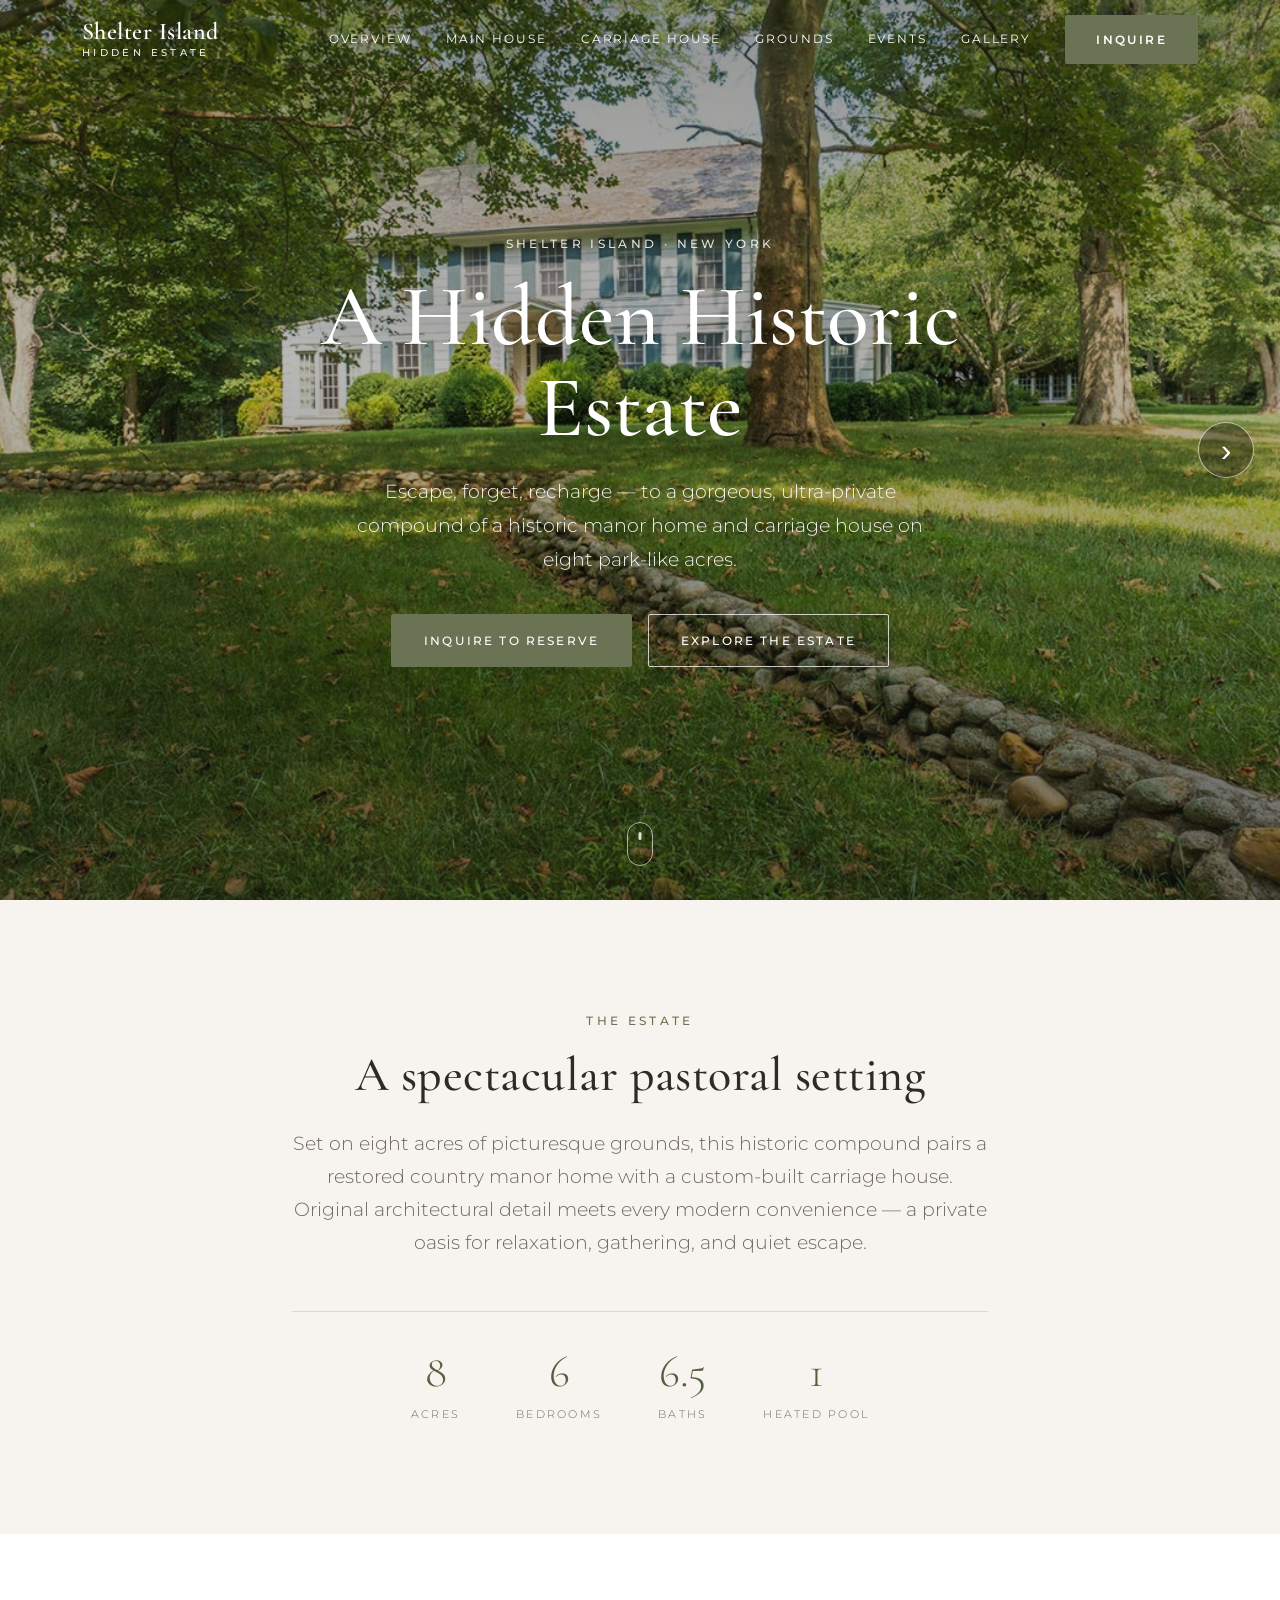
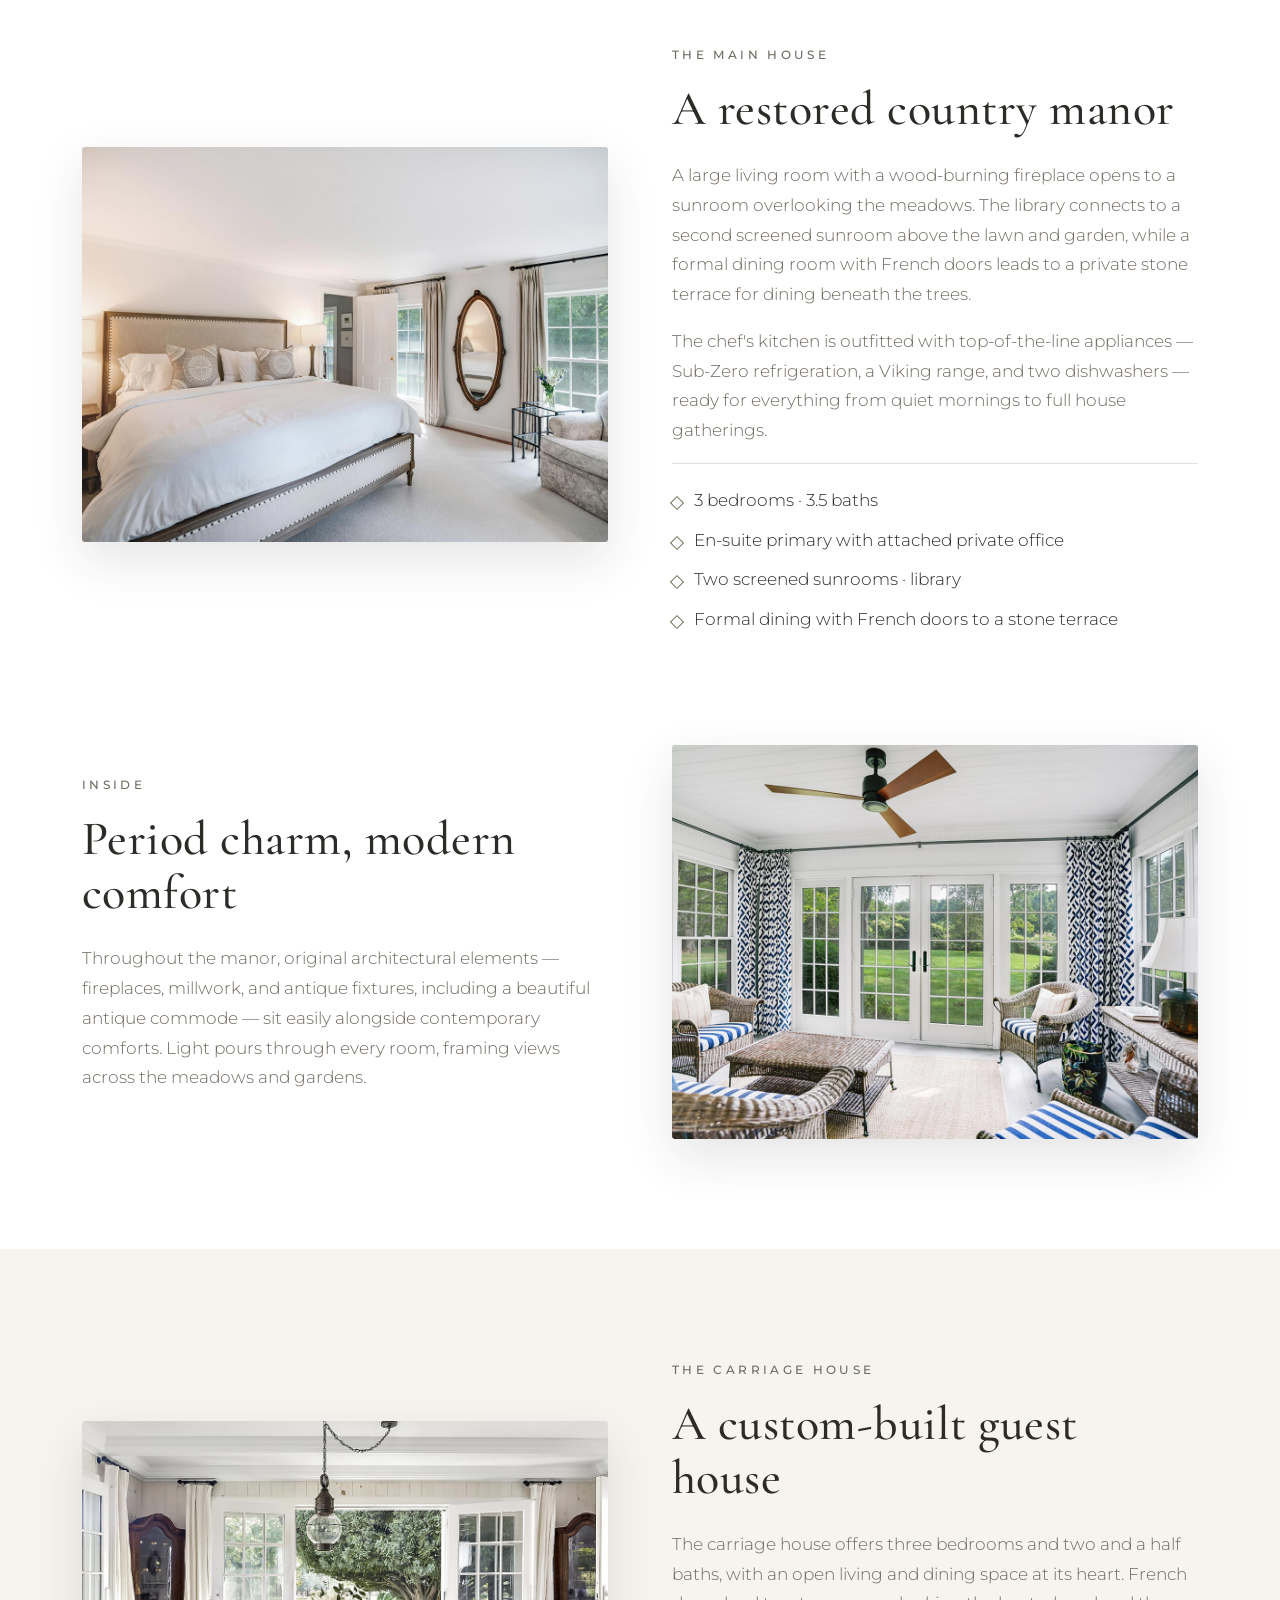
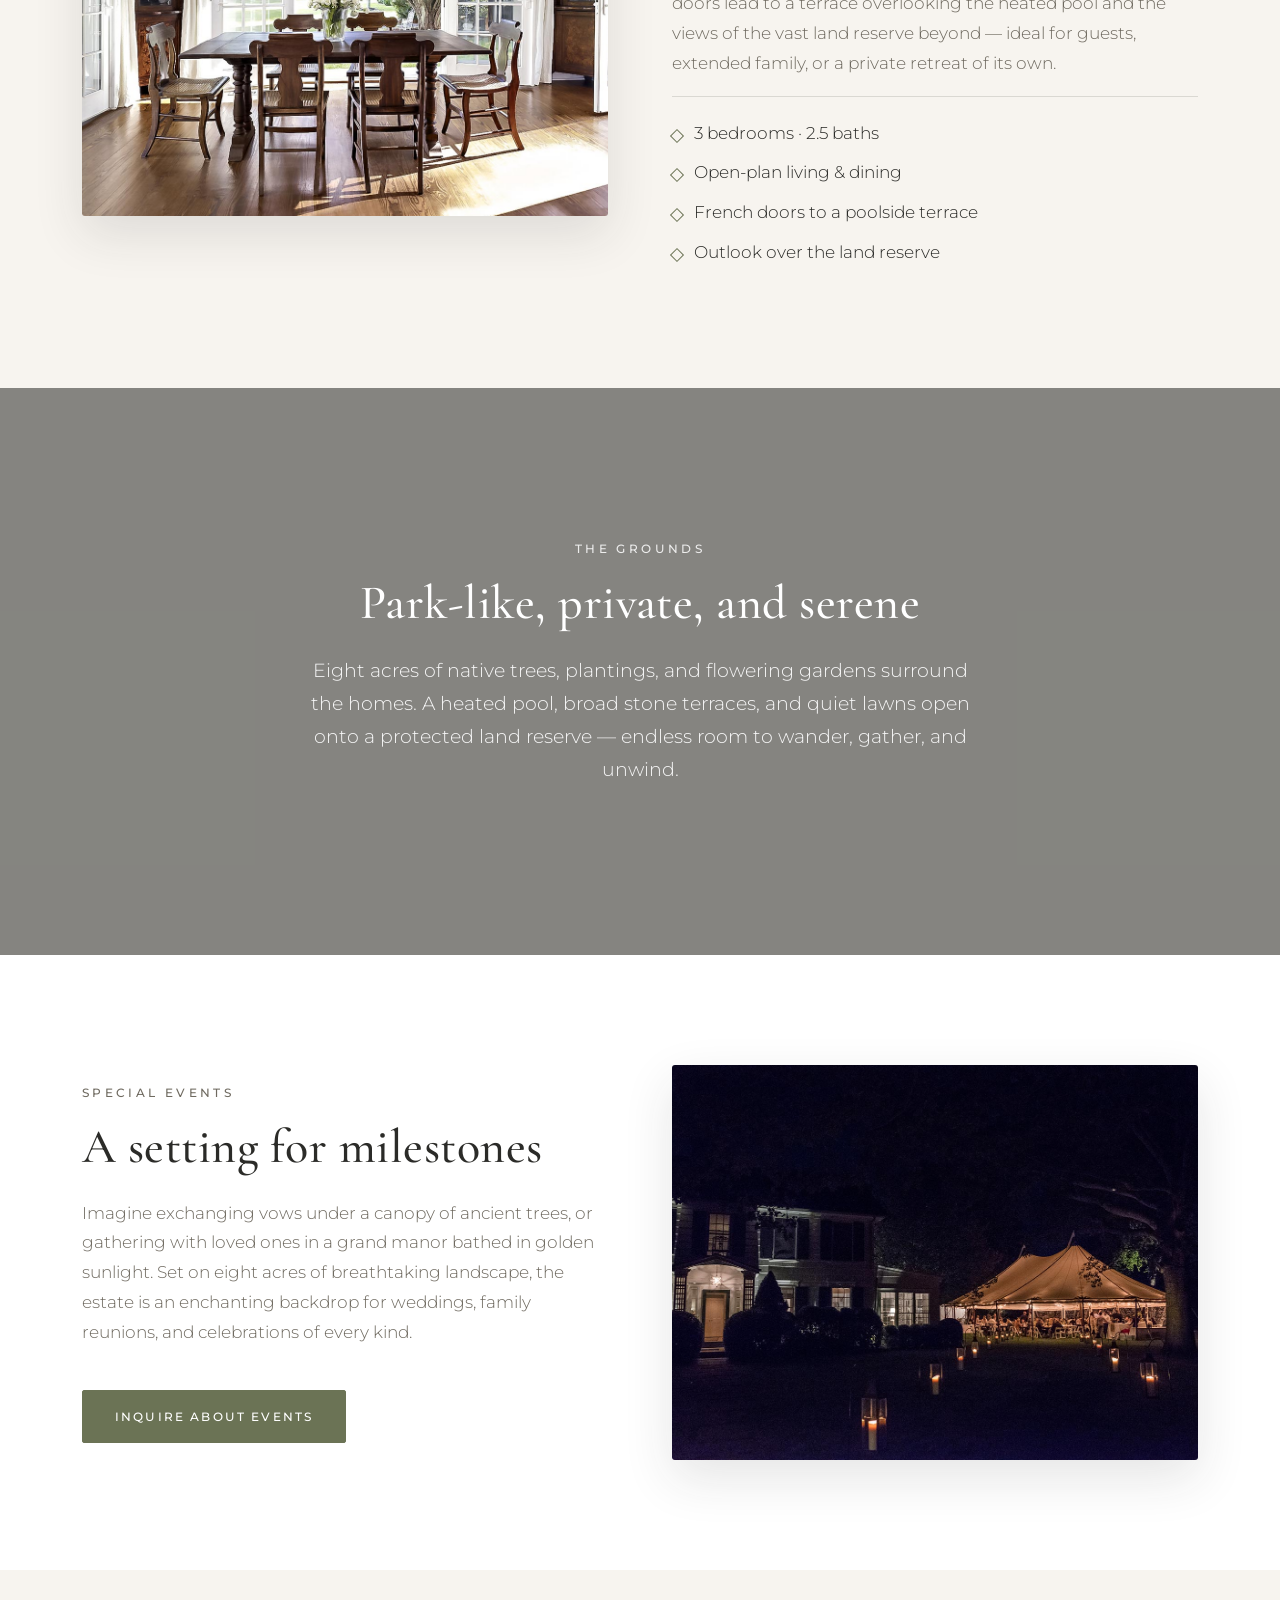
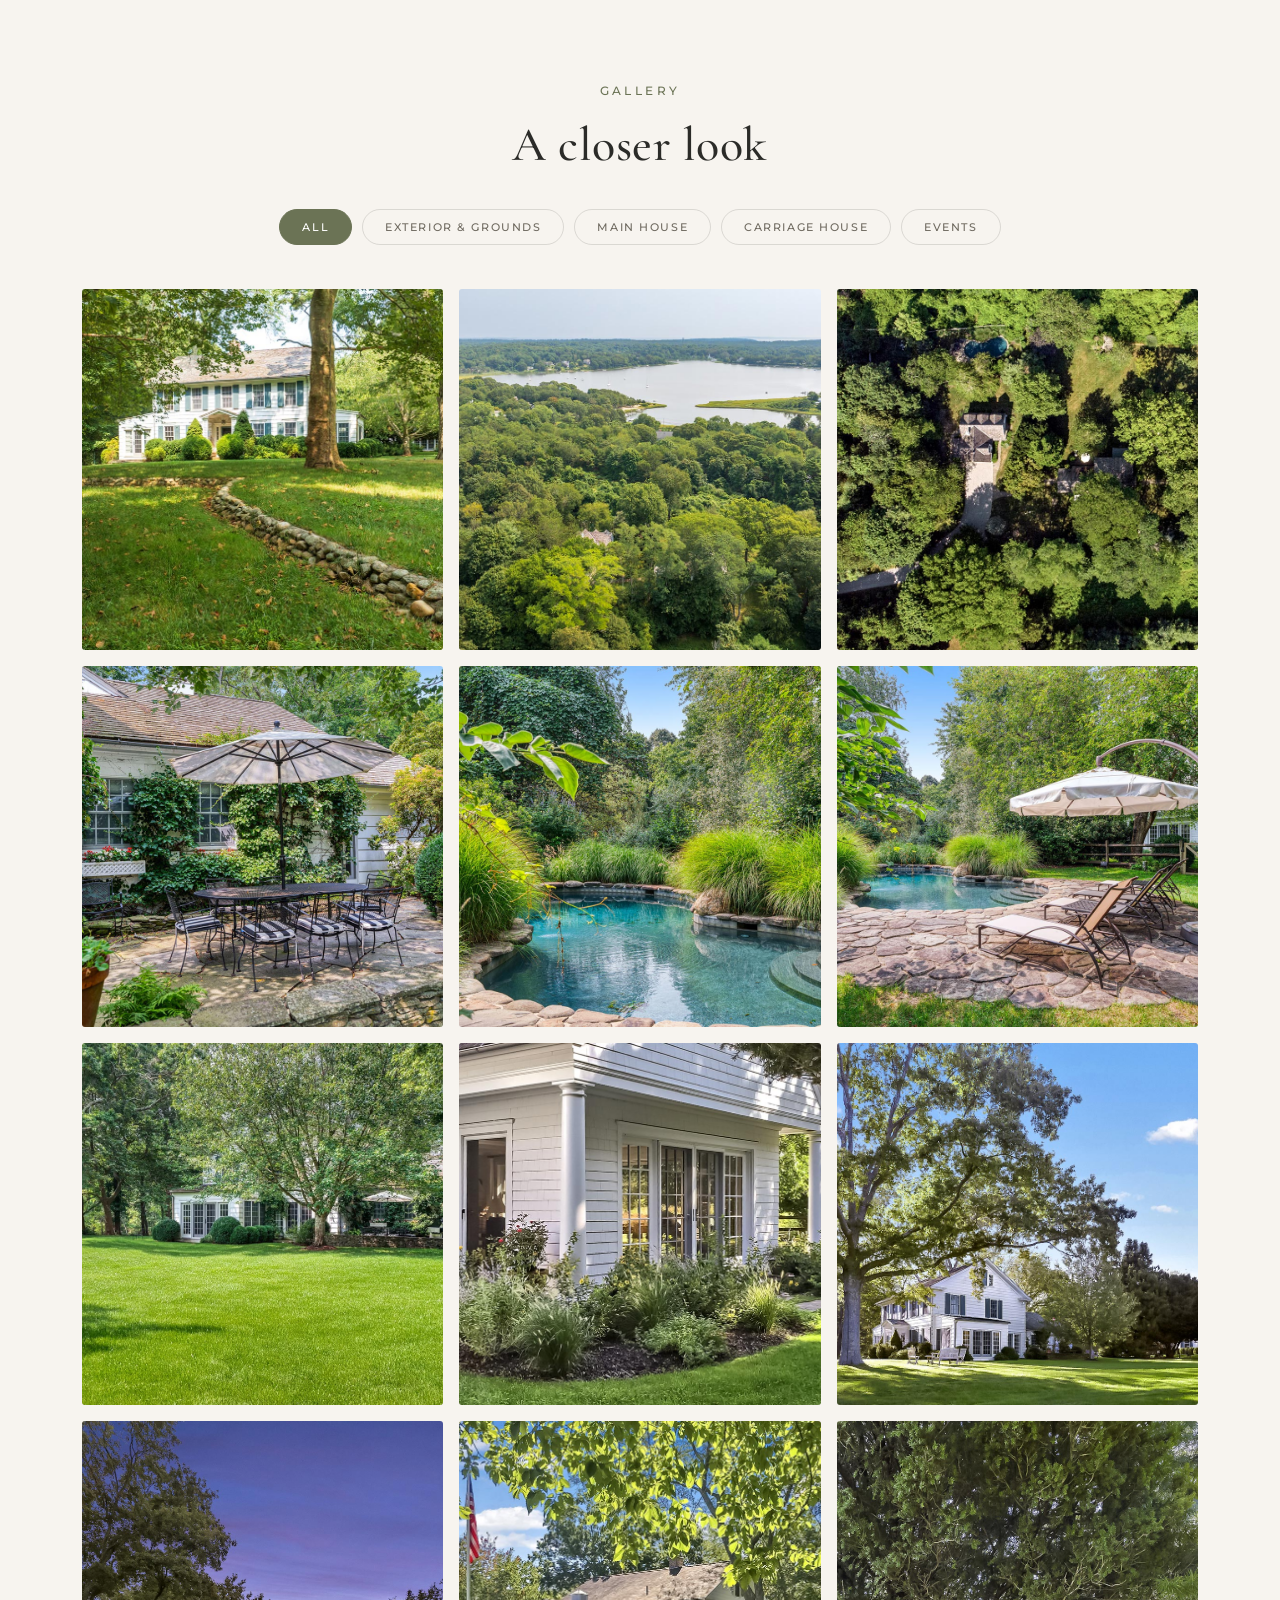
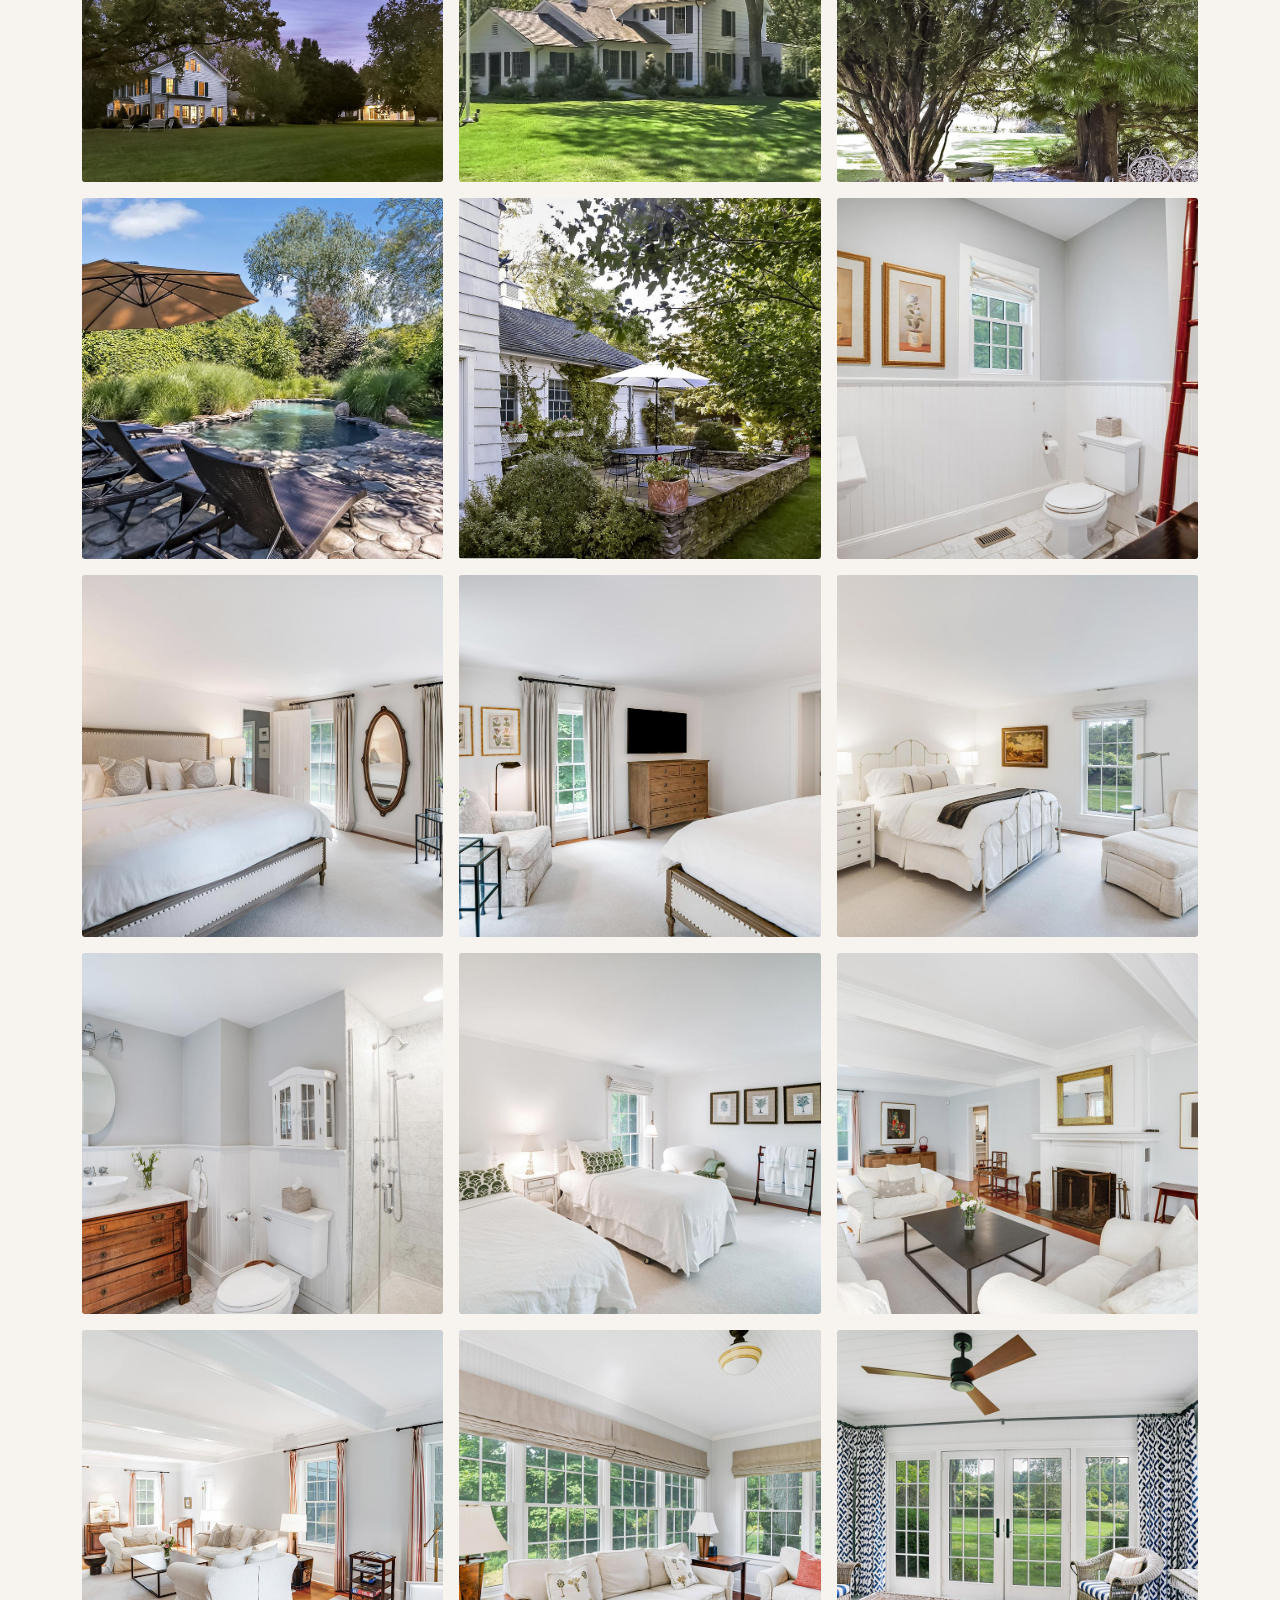
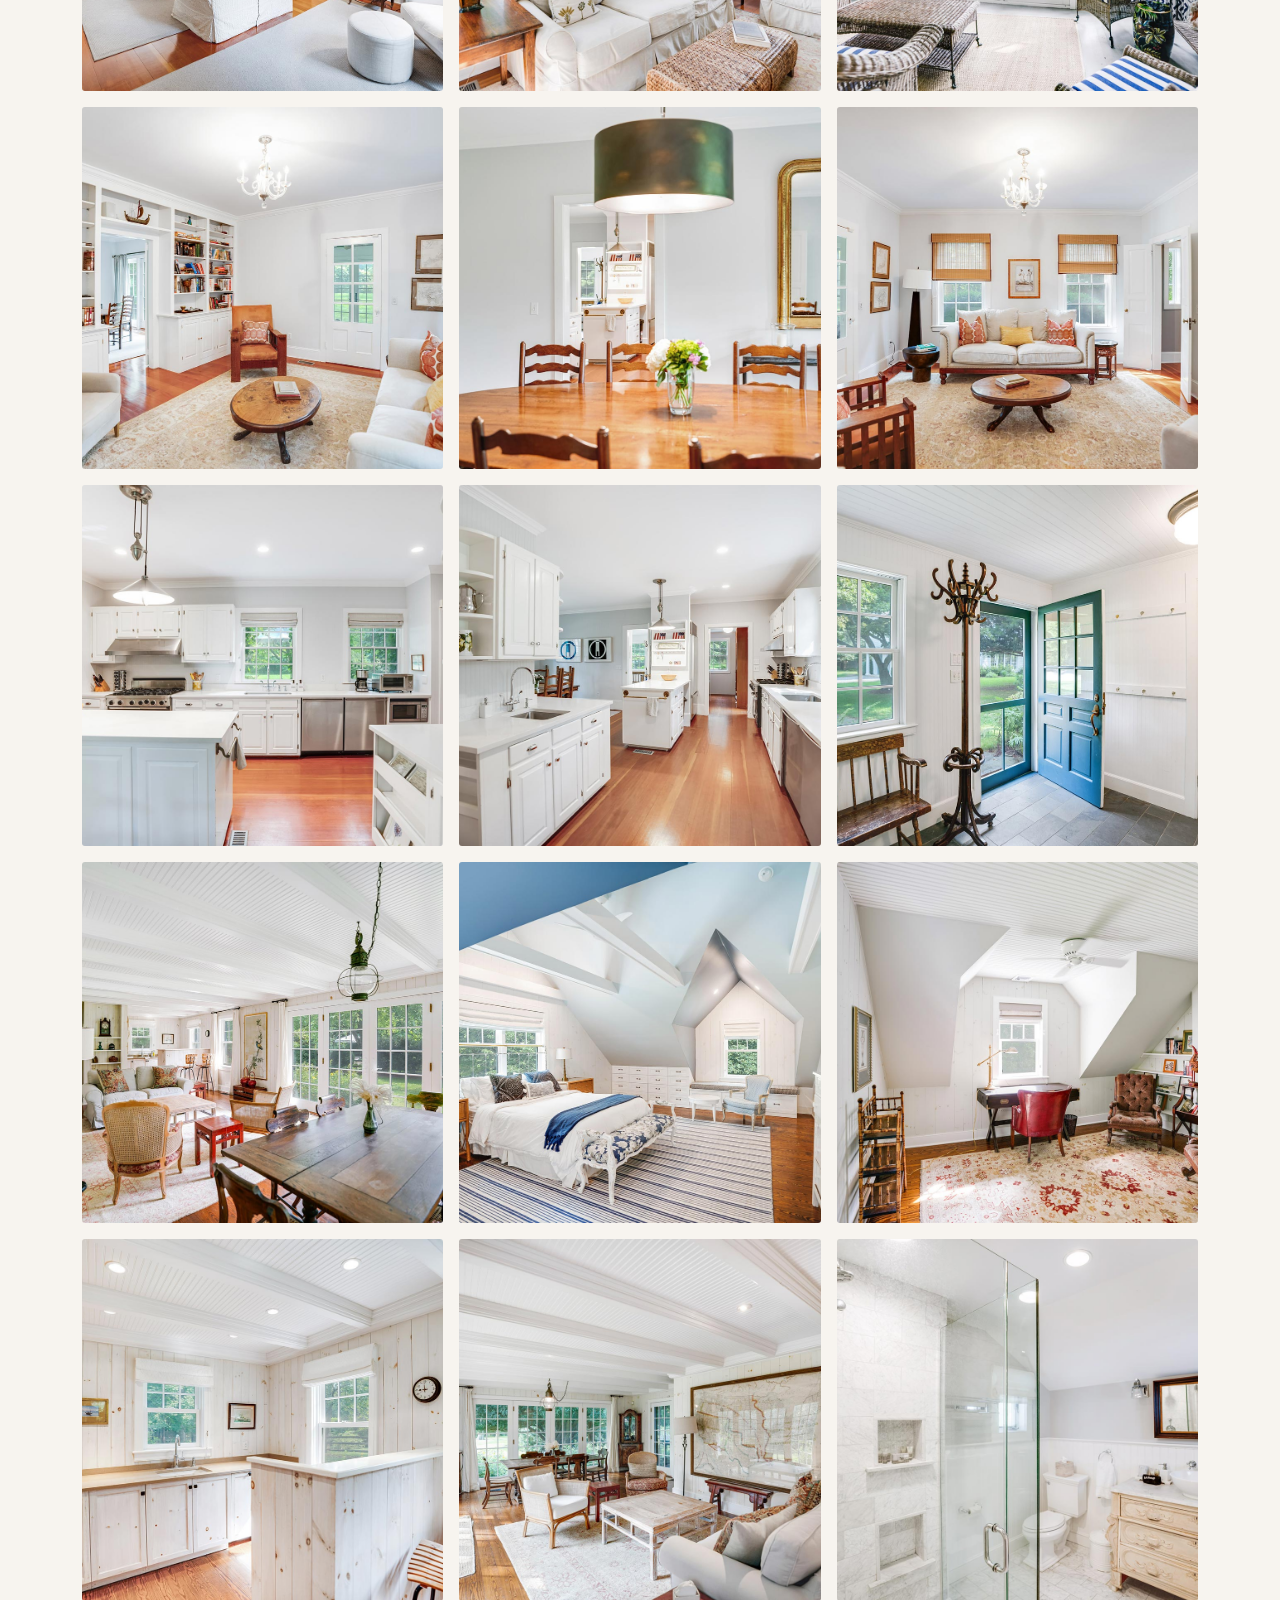
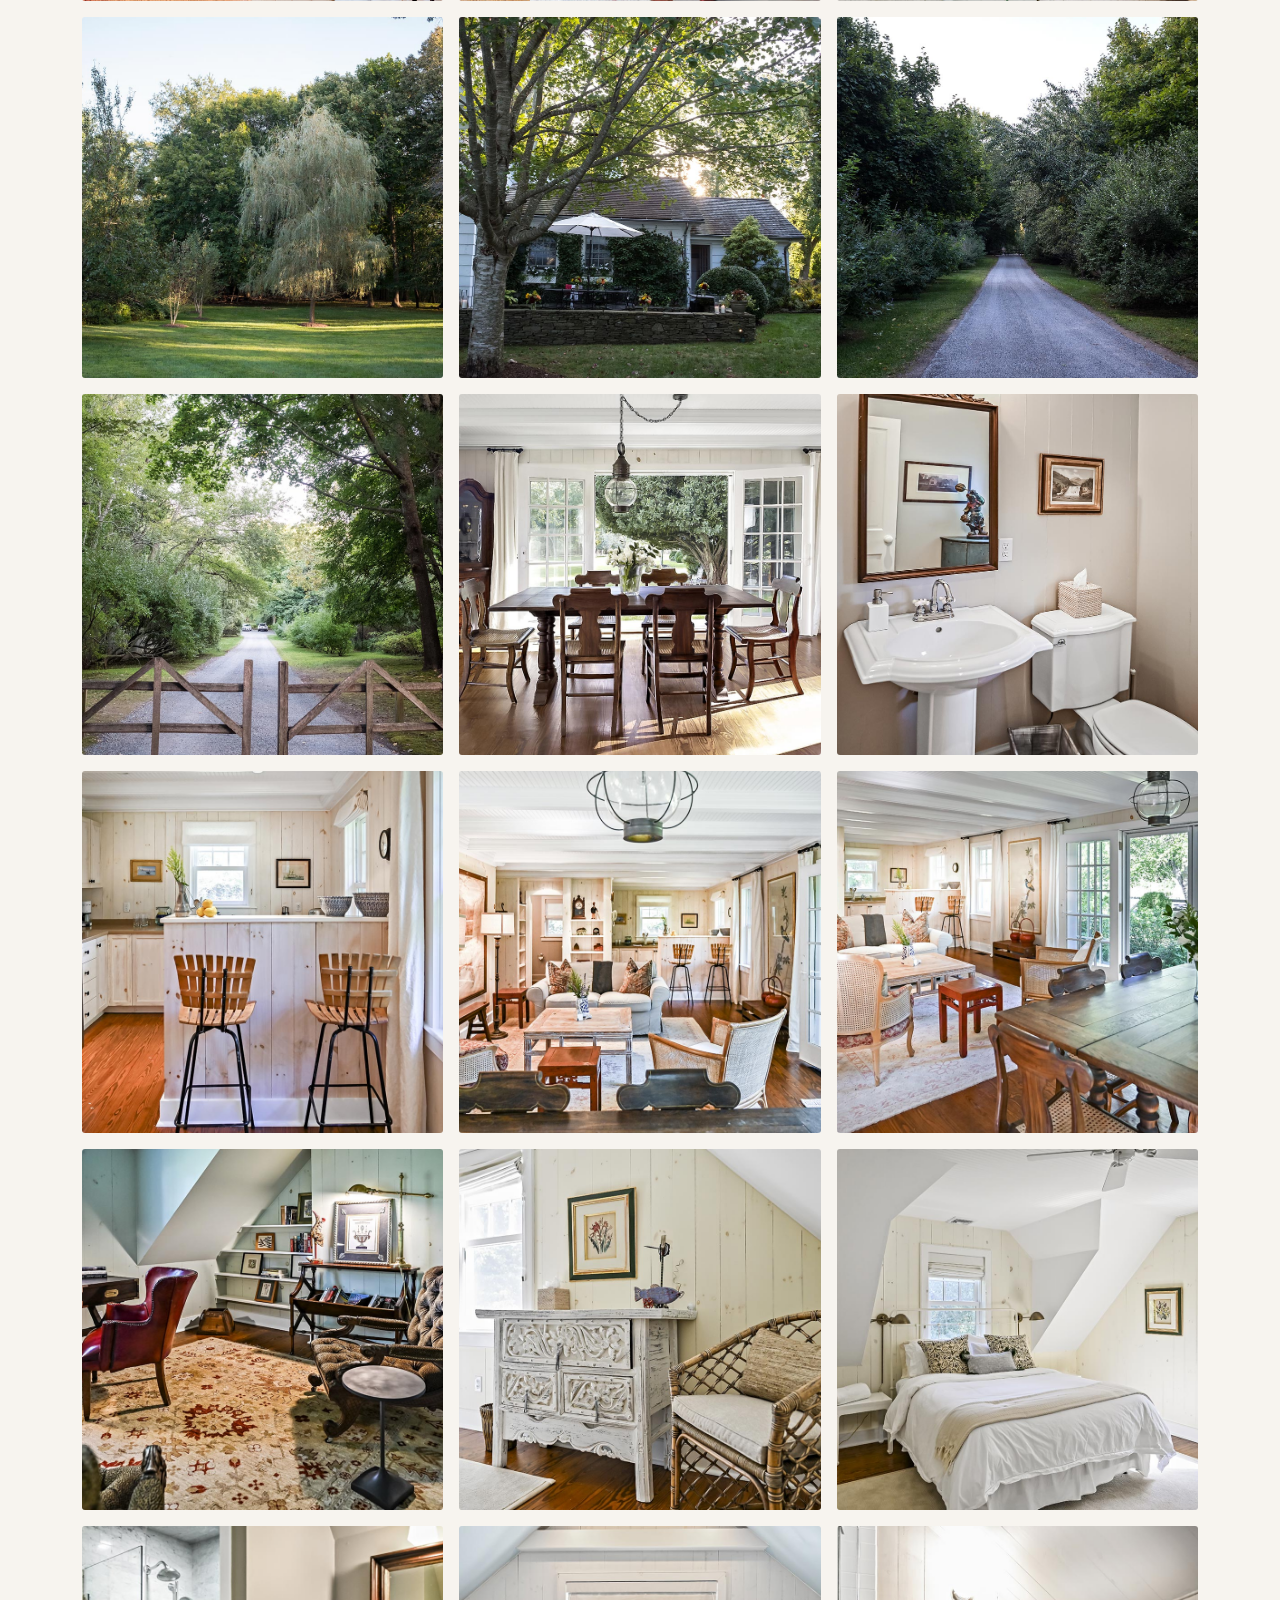
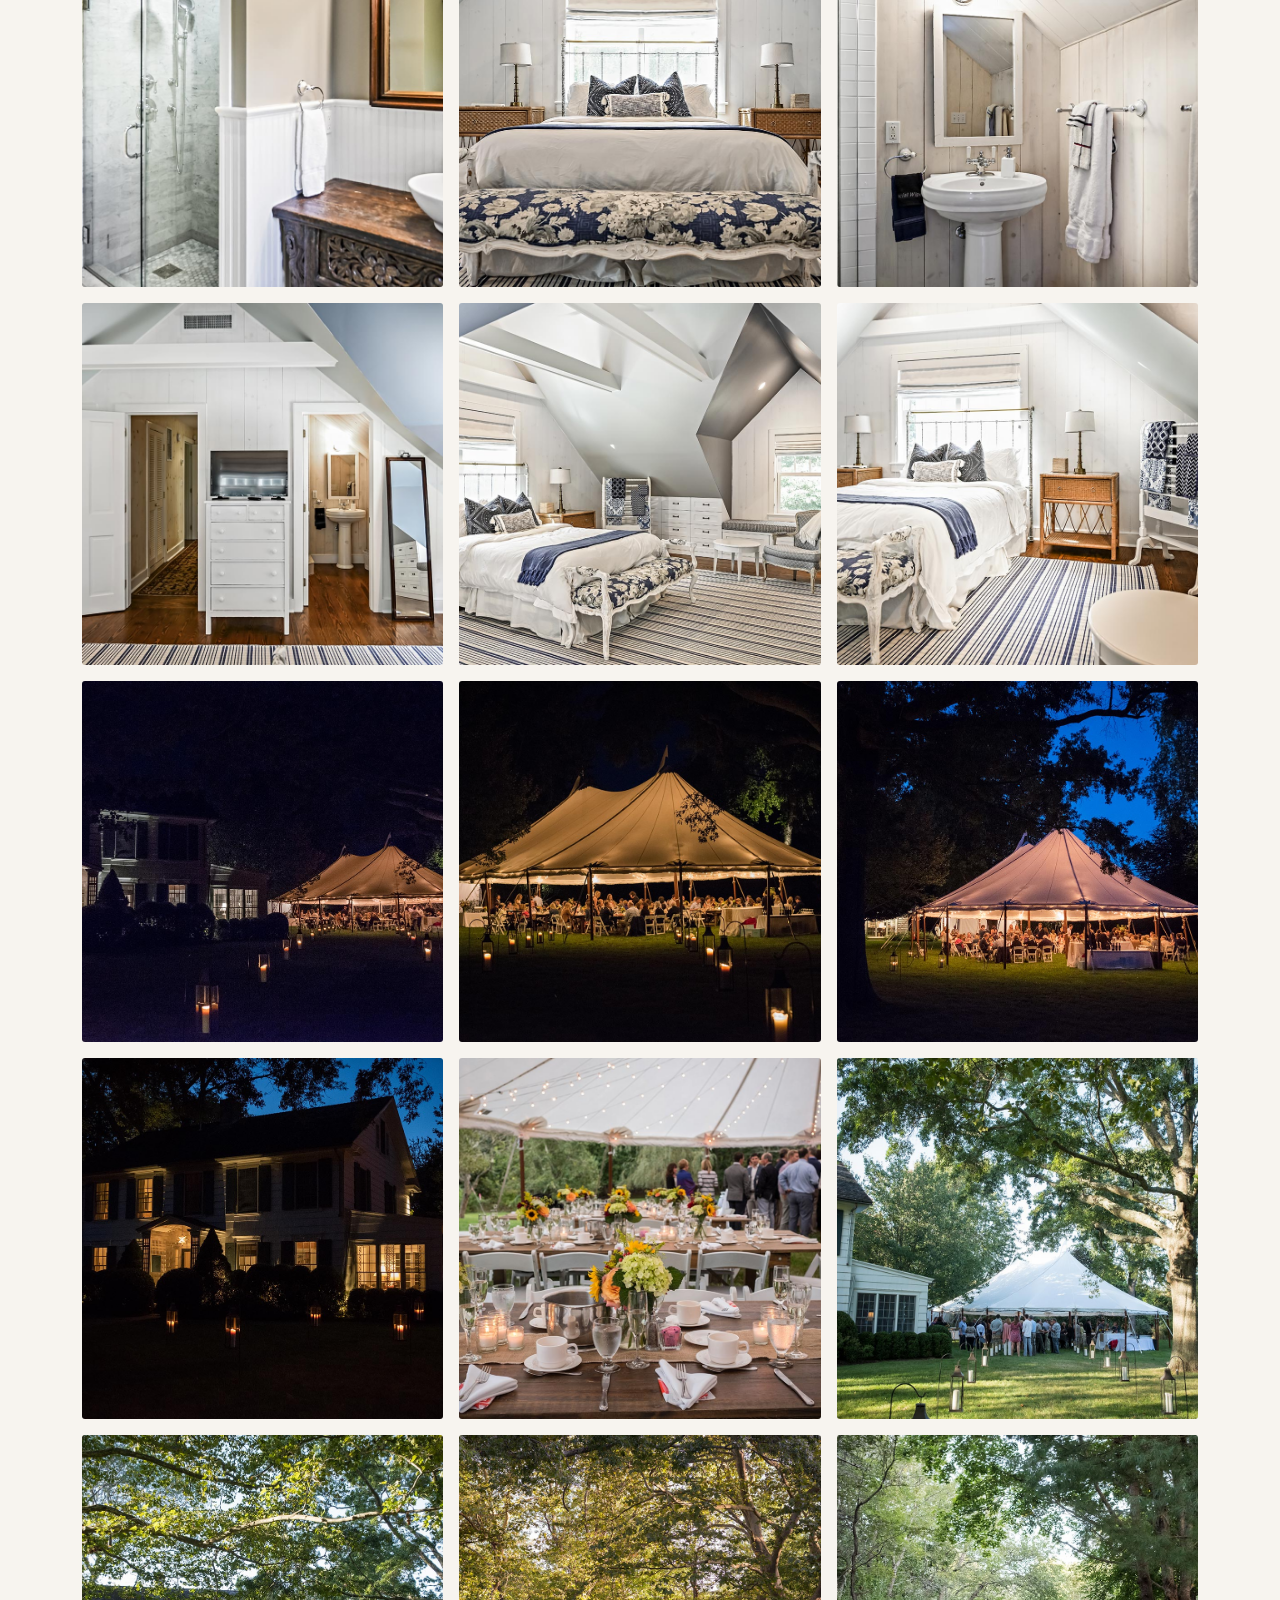
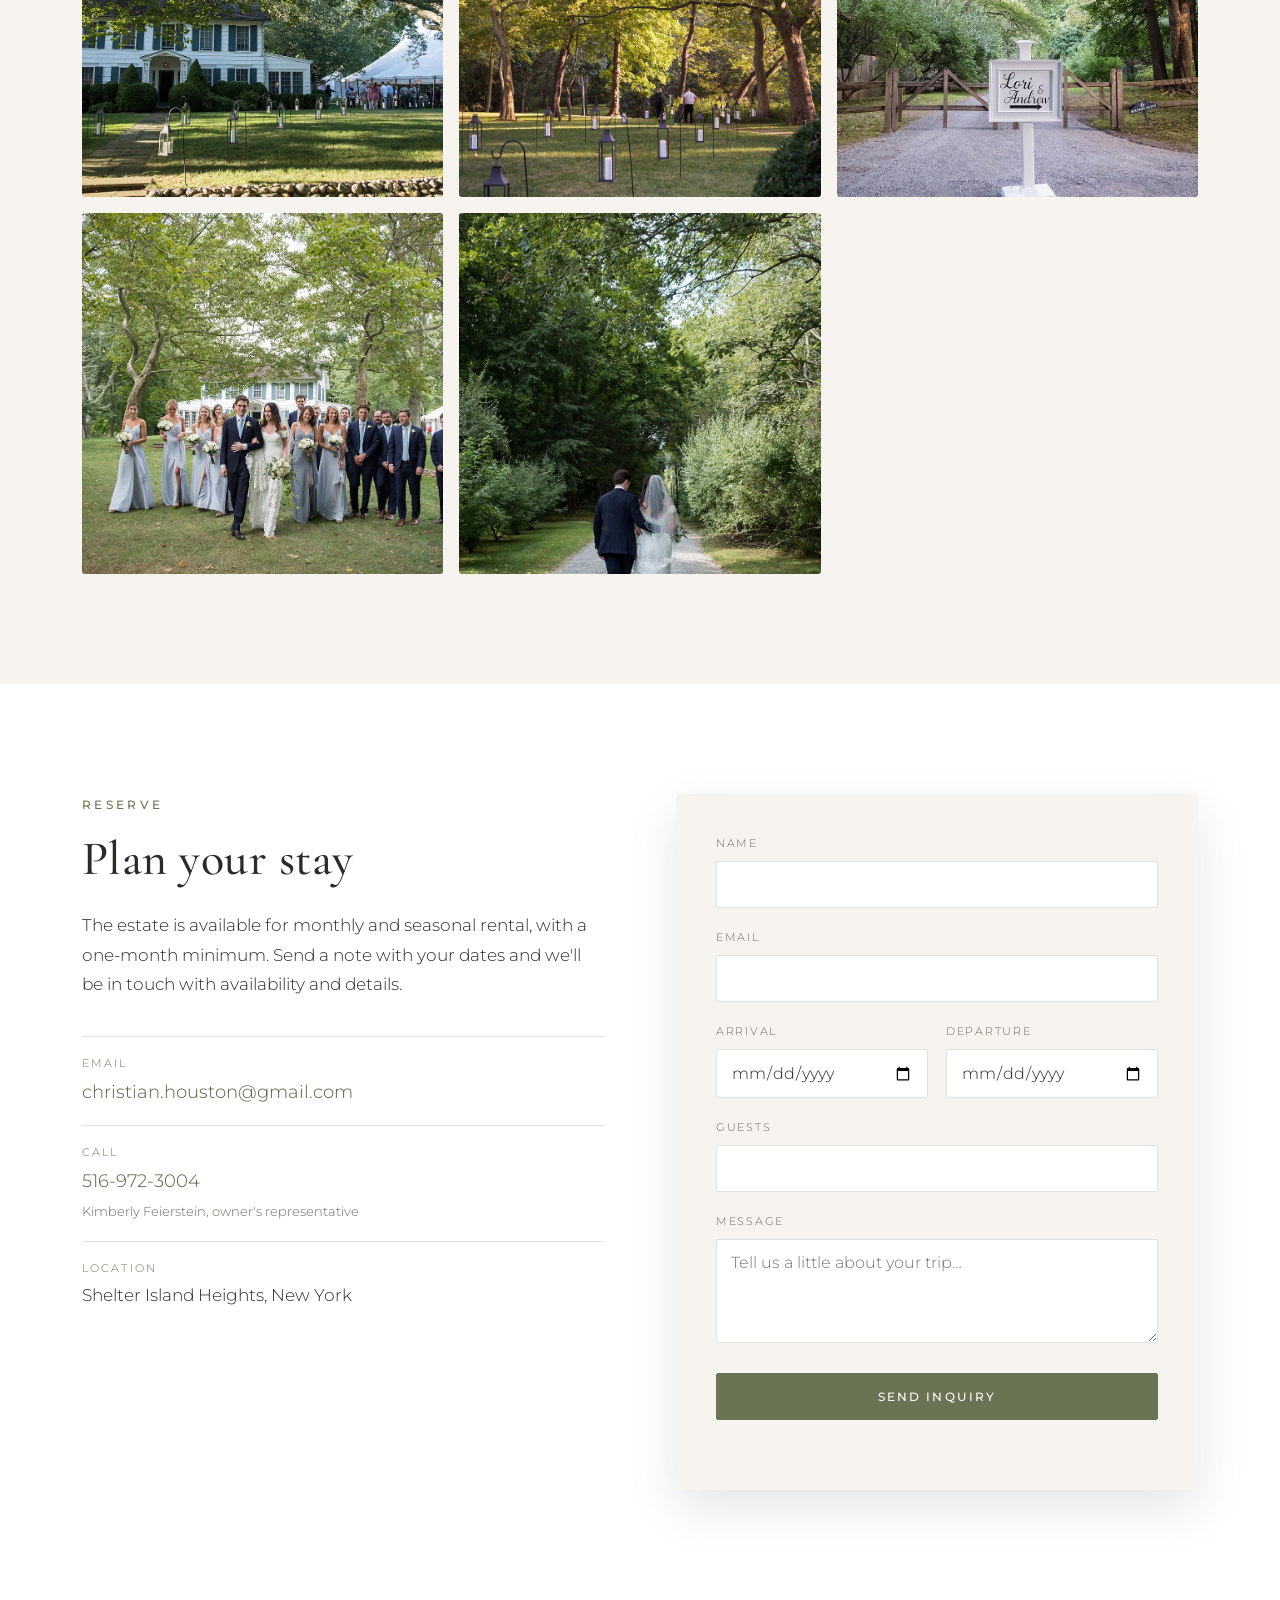
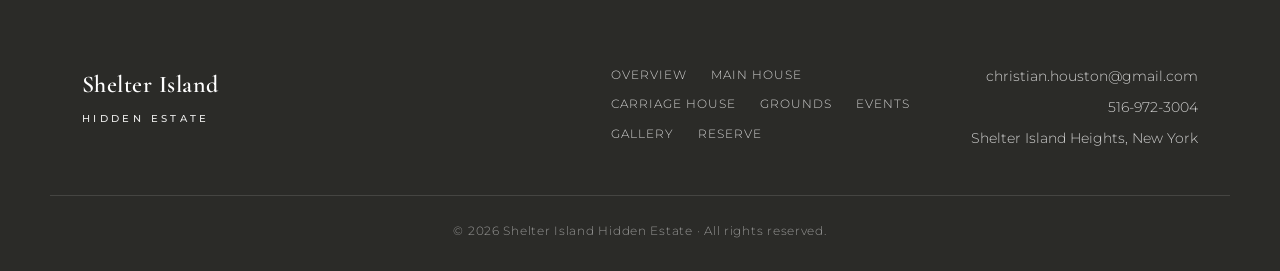
==== commit 25b6ad83: "Add hero photo slider, fix pool stat, bolder Inquire button, CLAUDE.md - Hero is now a 2-slide slide" ====
--- a/index.html
+++ b/index.html
@@ -47,6 +47,10 @@
 
   <!-- ===================== HERO ===================== -->
   <section class="hero" id="hero">
+    <div class="hero-track" id="heroTrack">
+      <div class="hero-slide" style="background-image:url('photos/Drone_3-1.jpg')"></div>
+      <div class="hero-slide" style="background-image:url('photos/Exterior2-Main-and-cottage-from-SE-darken.jpg')"></div>
+    </div>
     <div class="hero-overlay"></div>
     <div class="hero-content">
       <p class="eyebrow eyebrow-light">Shelter Island &middot; New York</p>
@@ -57,6 +61,8 @@
         <a href="#overview" class="btn btn-outline-light">Explore the Estate</a>
       </div>
     </div>
+    <button class="hero-arrow hero-prev" id="heroPrev" aria-label="Previous photo">&#8249;</button>
+    <button class="hero-arrow hero-next" id="heroNext" aria-label="Next photo">&#8250;</button>
     <a href="#overview" class="scroll-cue" aria-label="Scroll down">
       <span></span>
     </a>
@@ -72,7 +78,7 @@
         <li><span class="stat-num">8</span><span class="stat-label">Acres</span></li>
         <li><span class="stat-num">6</span><span class="stat-label">Bedrooms</span></li>
         <li><span class="stat-num">6.5</span><span class="stat-label">Baths</span></li>
-        <li><span class="stat-num">∞</span><span class="stat-label">Heated Pool</span></li>
+        <li><span class="stat-num">1</span><span class="stat-label">Heated Pool</span></li>
       </ul>
     </div>
   </section>
--- a/css/styles.css
+++ b/css/styles.css
@@ -128,7 +128,23 @@
   background: currentColor; transition: width 0.25s ease;
 }
 .nav-link:hover::after { width: 100%; }
-.btn-nav { padding: 11px 24px; }
+
+/* Inquire button — high-contrast, always solid */
+.btn-nav {
+  background: var(--sage);
+  color: var(--white);
+  border-color: var(--sage);
+  padding: 13px 30px;
+  font-weight: 600;
+  letter-spacing: 0.2em;
+  box-shadow: 0 8px 22px rgba(43, 43, 40, 0.28);
+}
+.btn-nav:hover {
+  background: var(--sage-dark);
+  border-color: var(--sage-dark);
+  color: var(--white);
+  transform: translateY(-1px);
+}
 
 /* scrolled state */
 .site-header.scrolled { background: var(--cream); box-shadow: 0 1px 0 var(--line); }
@@ -154,15 +170,45 @@
   align-items: center;
   justify-content: center;
   text-align: center;
-  background: url("../photos/Drone_3-1.jpg") center / cover no-repeat;
-  background-attachment: fixed;
+  overflow: hidden;
   color: var(--white);
 }
+/* sliding photo track */
+.hero-track {
+  position: absolute; inset: 0;
+  display: flex;
+  width: 200%;
+  transition: transform 0.9s cubic-bezier(0.65, 0, 0.35, 1);
+}
+.hero-slide {
+  width: 50%;
+  height: 100%;
+  background-size: cover;
+  background-position: center;
+}
 .hero-overlay {
-  position: absolute; inset: 0;
+  position: absolute; inset: 0; z-index: 1;
   background: linear-gradient(180deg, rgba(20,22,18,0.45) 0%, rgba(20,22,18,0.30) 40%, rgba(20,22,18,0.55) 100%);
 }
-.hero-content { position: relative; z-index: 2; max-width: 760px; padding: 0 28px; }
+/* hero prev/next arrows */
+.hero-arrow {
+  position: absolute; top: 50%; transform: translateY(-50%);
+  z-index: 3;
+  width: 56px; height: 56px;
+  display: flex; align-items: center; justify-content: center;
+  font-size: 2rem; line-height: 1; color: var(--white);
+  background: rgba(20, 22, 18, 0.35);
+  border: 1px solid rgba(255, 255, 255, 0.6);
+  border-radius: 50%;
+  cursor: pointer;
+  transition: background 0.25s ease, opacity 0.35s ease, transform 0.25s ease;
+}
+.hero-arrow:hover { background: rgba(20, 22, 18, 0.6); }
+.hero-prev { left: 26px; }
+.hero-next { right: 26px; }
+.hero-arrow.is-hidden { opacity: 0; pointer-events: none; }
+.hero-content { position: relative; z-index: 2; max-width: 760px; padding: 0 28px; pointer-events: none; }
+.hero-content .btn { pointer-events: auto; }
 .hero-title {
   font-size: clamp(2.8rem, 7vw, 5.4rem);
   line-height: 1.05;
@@ -410,8 +456,10 @@
   .feature-row { grid-template-columns: 1fr; gap: 32px; }
   .feature-row.reverse .feature-media { order: 0; }
   .feature-row + .feature-row { margin-top: 64px; }
-  .hero { background-attachment: scroll; }
   .banner { background-attachment: scroll; padding: 110px 0; }
+  .hero-arrow { width: 46px; height: 46px; font-size: 1.6rem; }
+  .hero-prev { left: 14px; }
+  .hero-next { right: 14px; }
 }
 
 @media (max-width: 560px) {
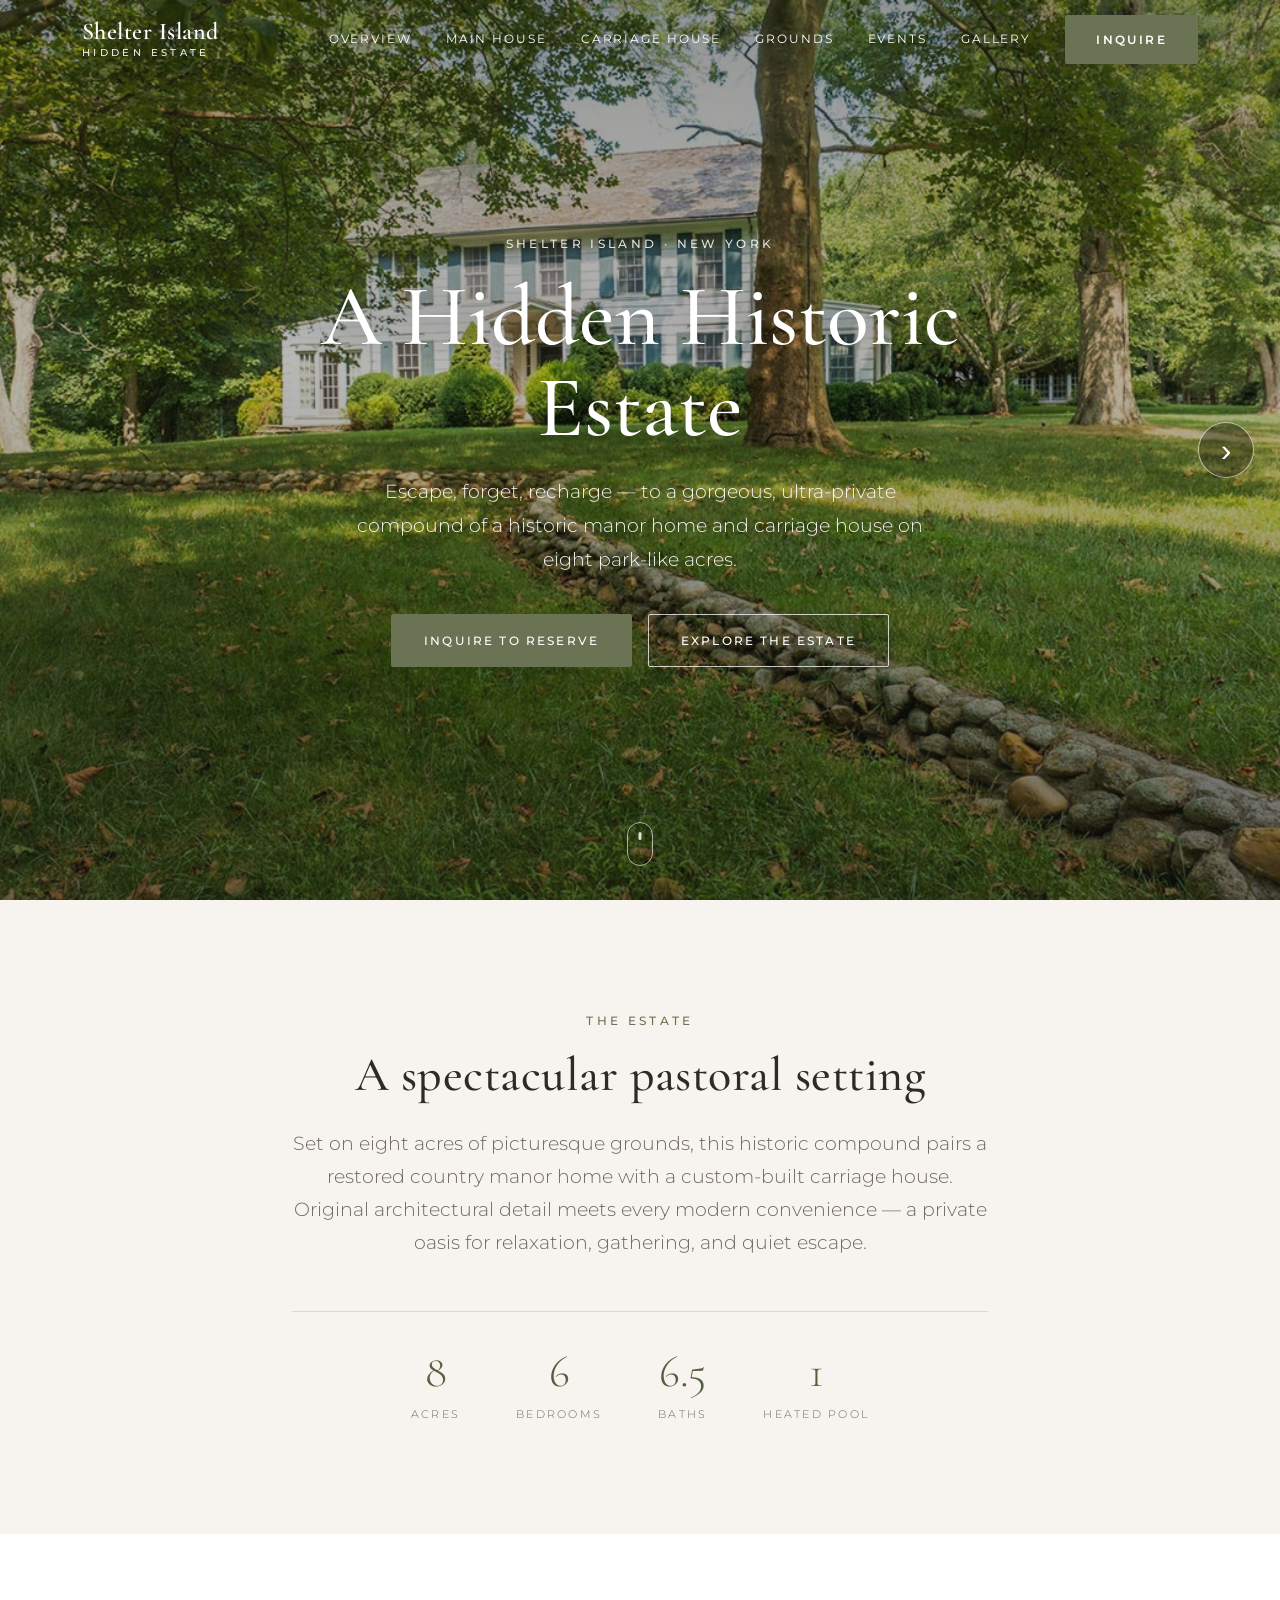
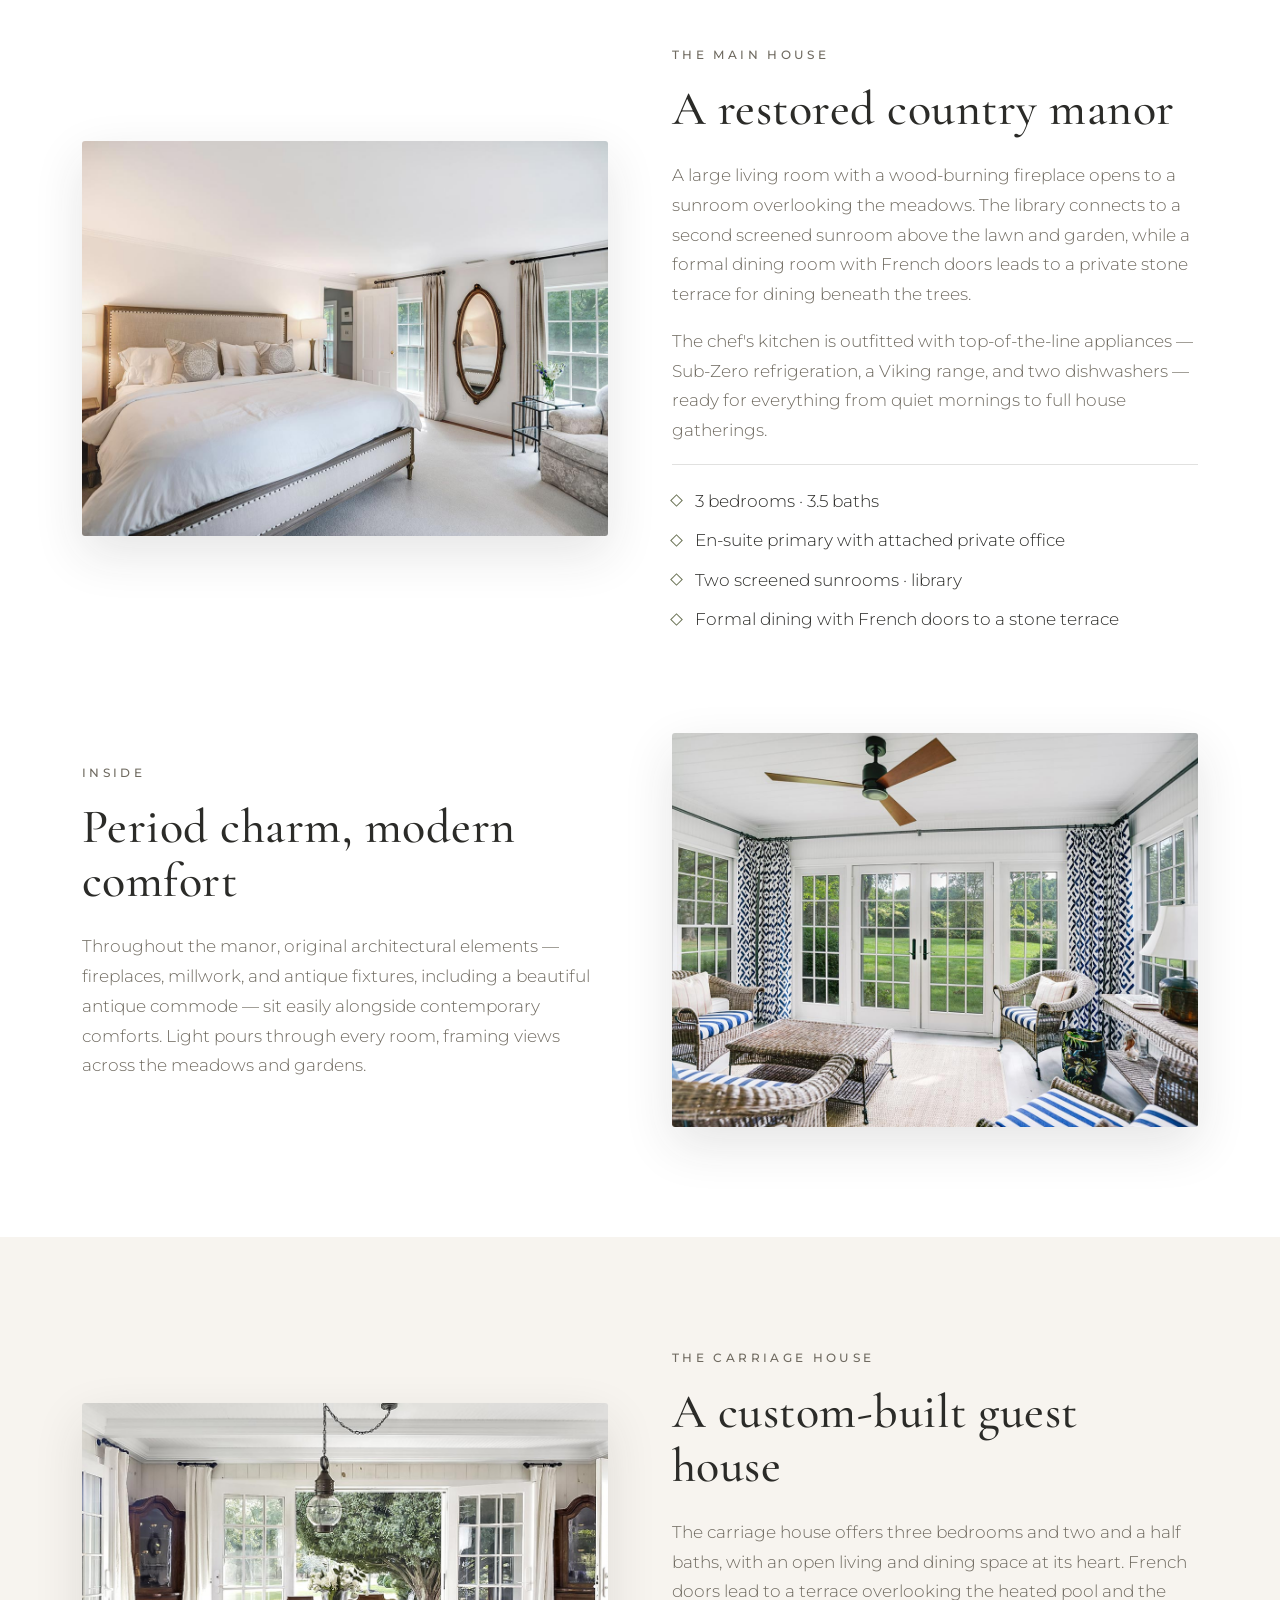
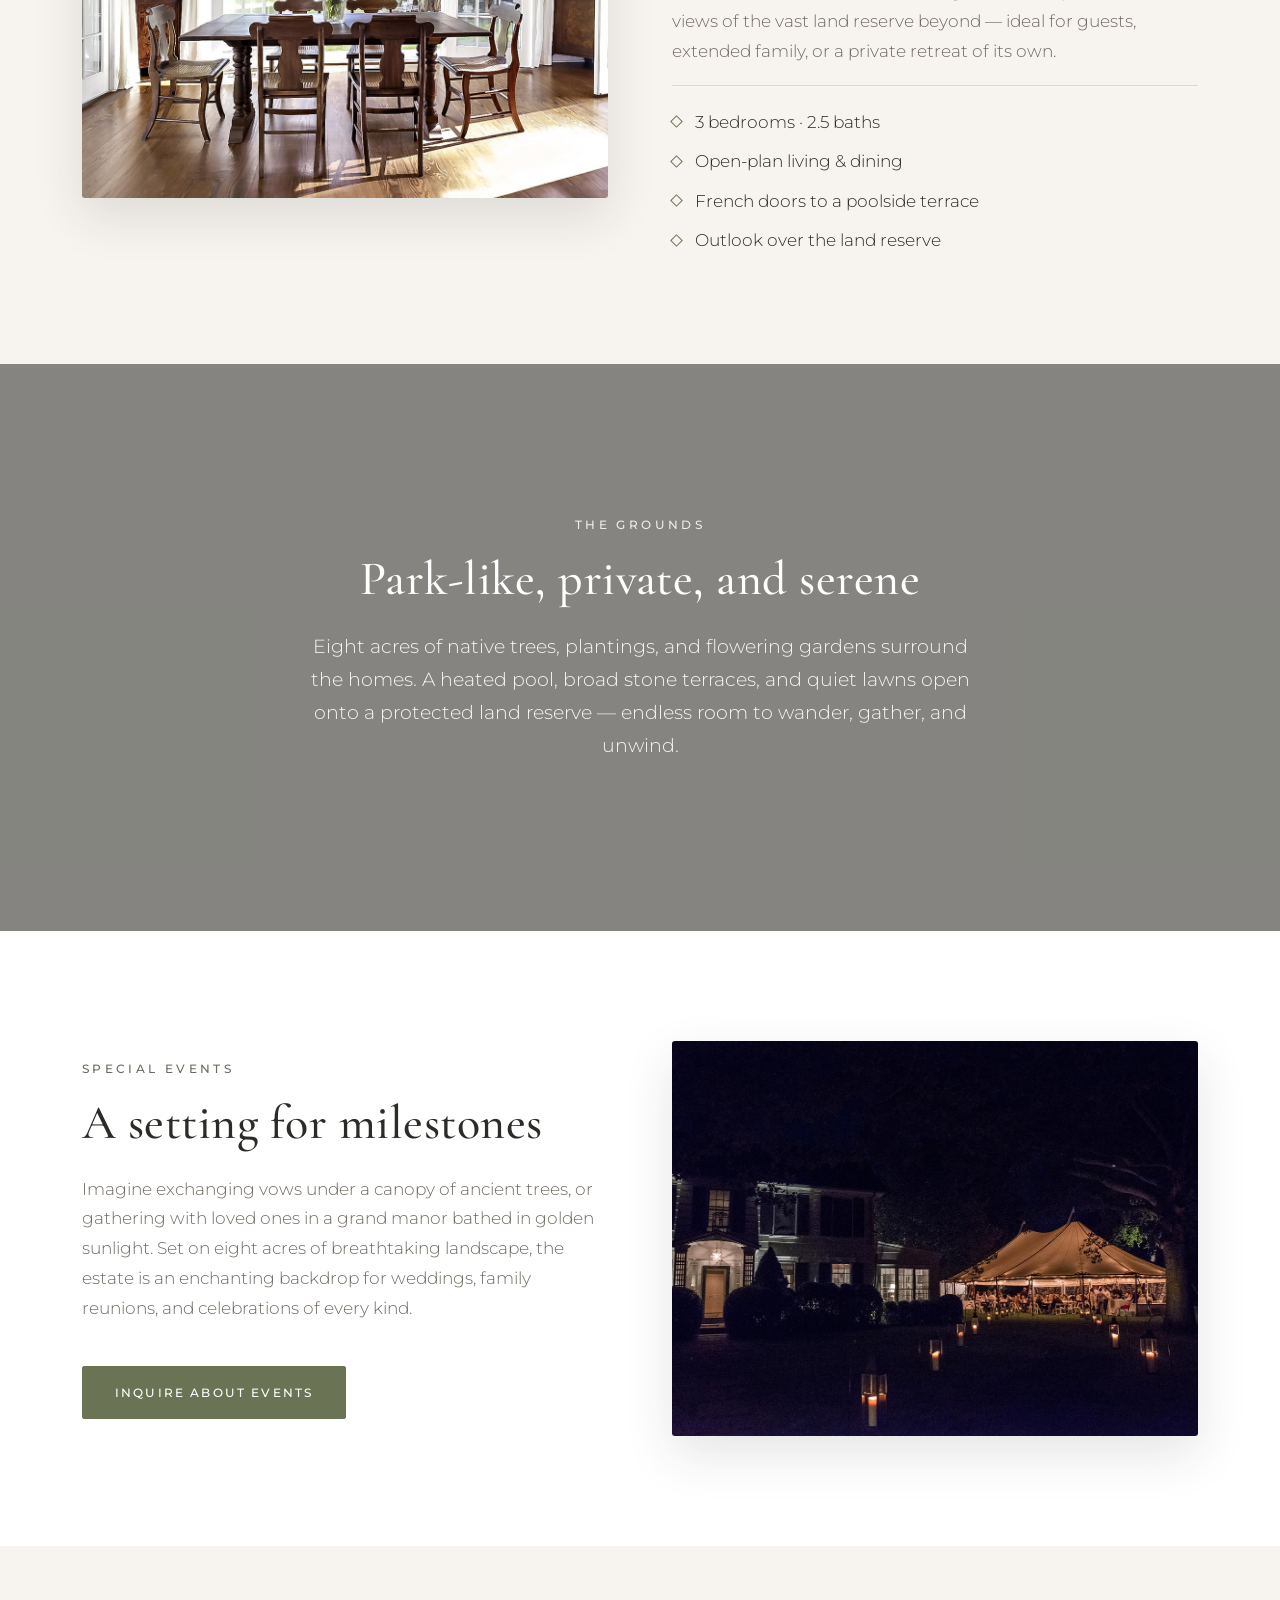
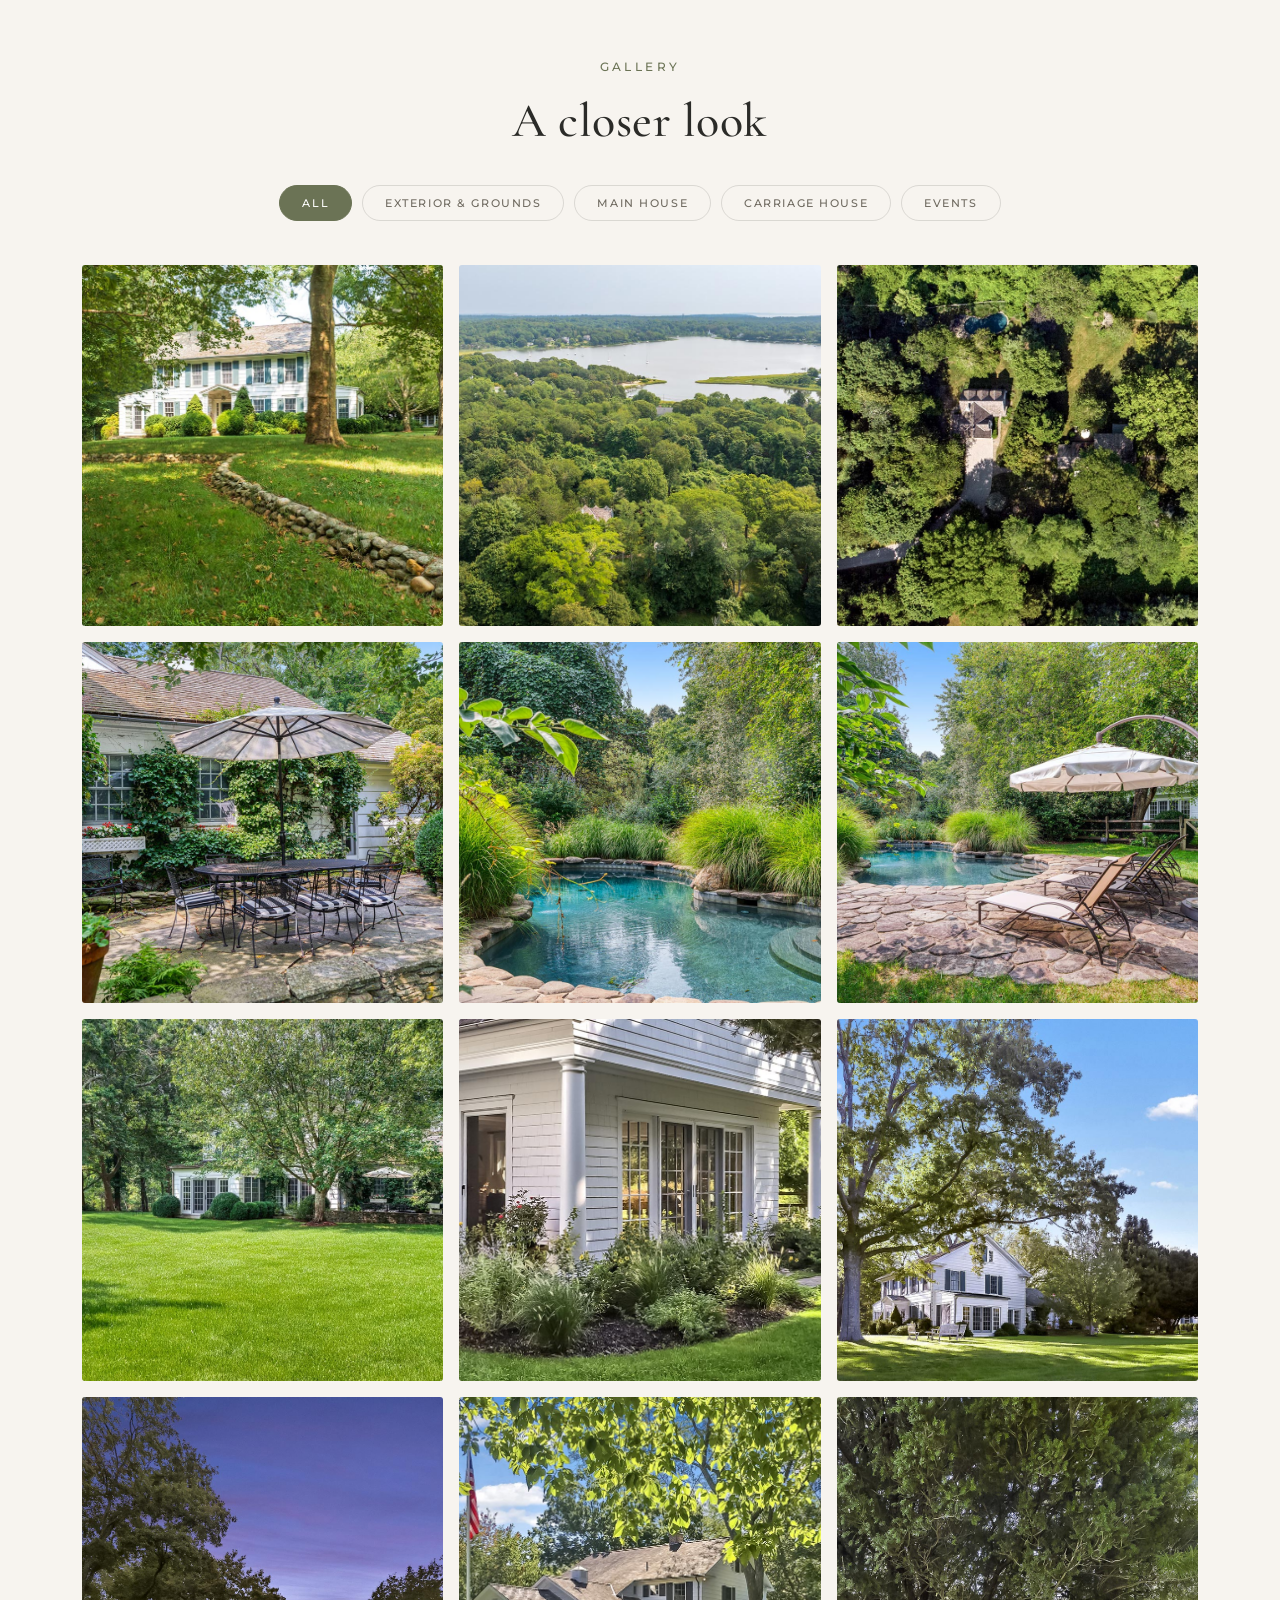
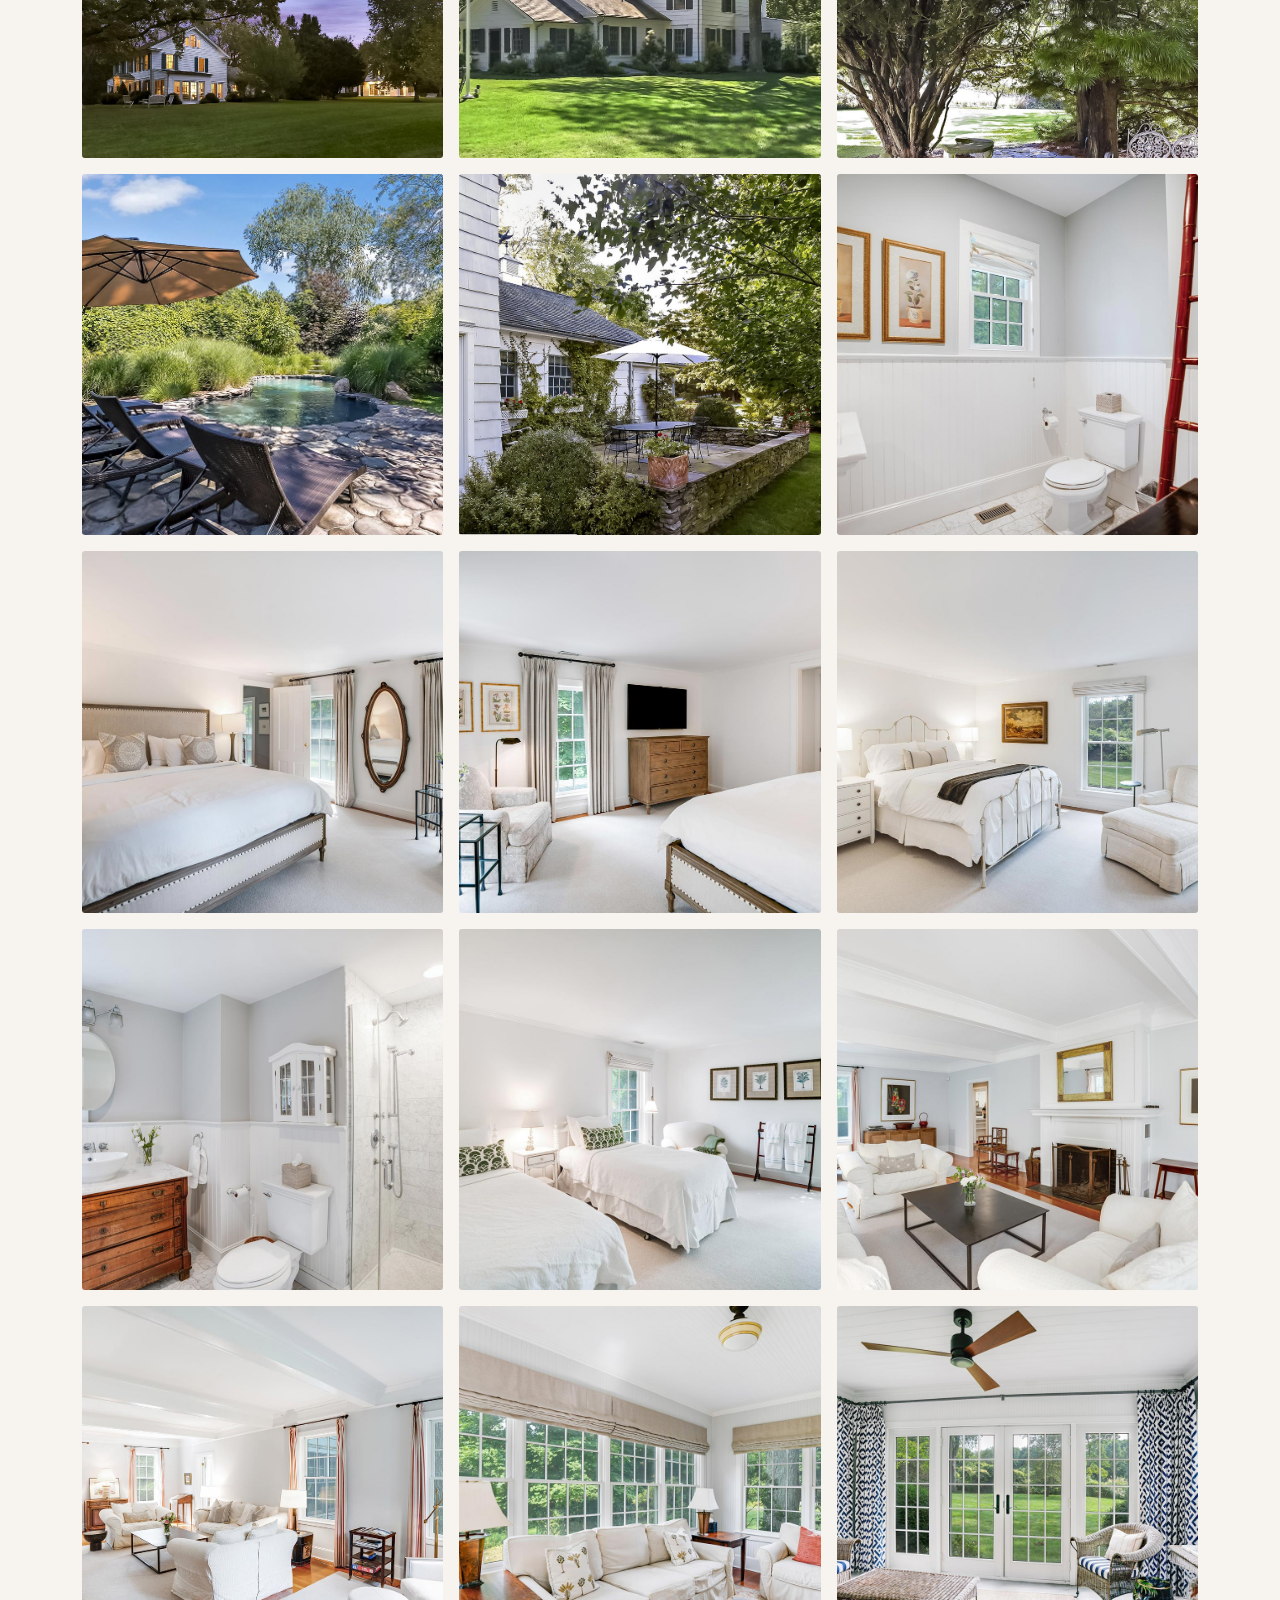
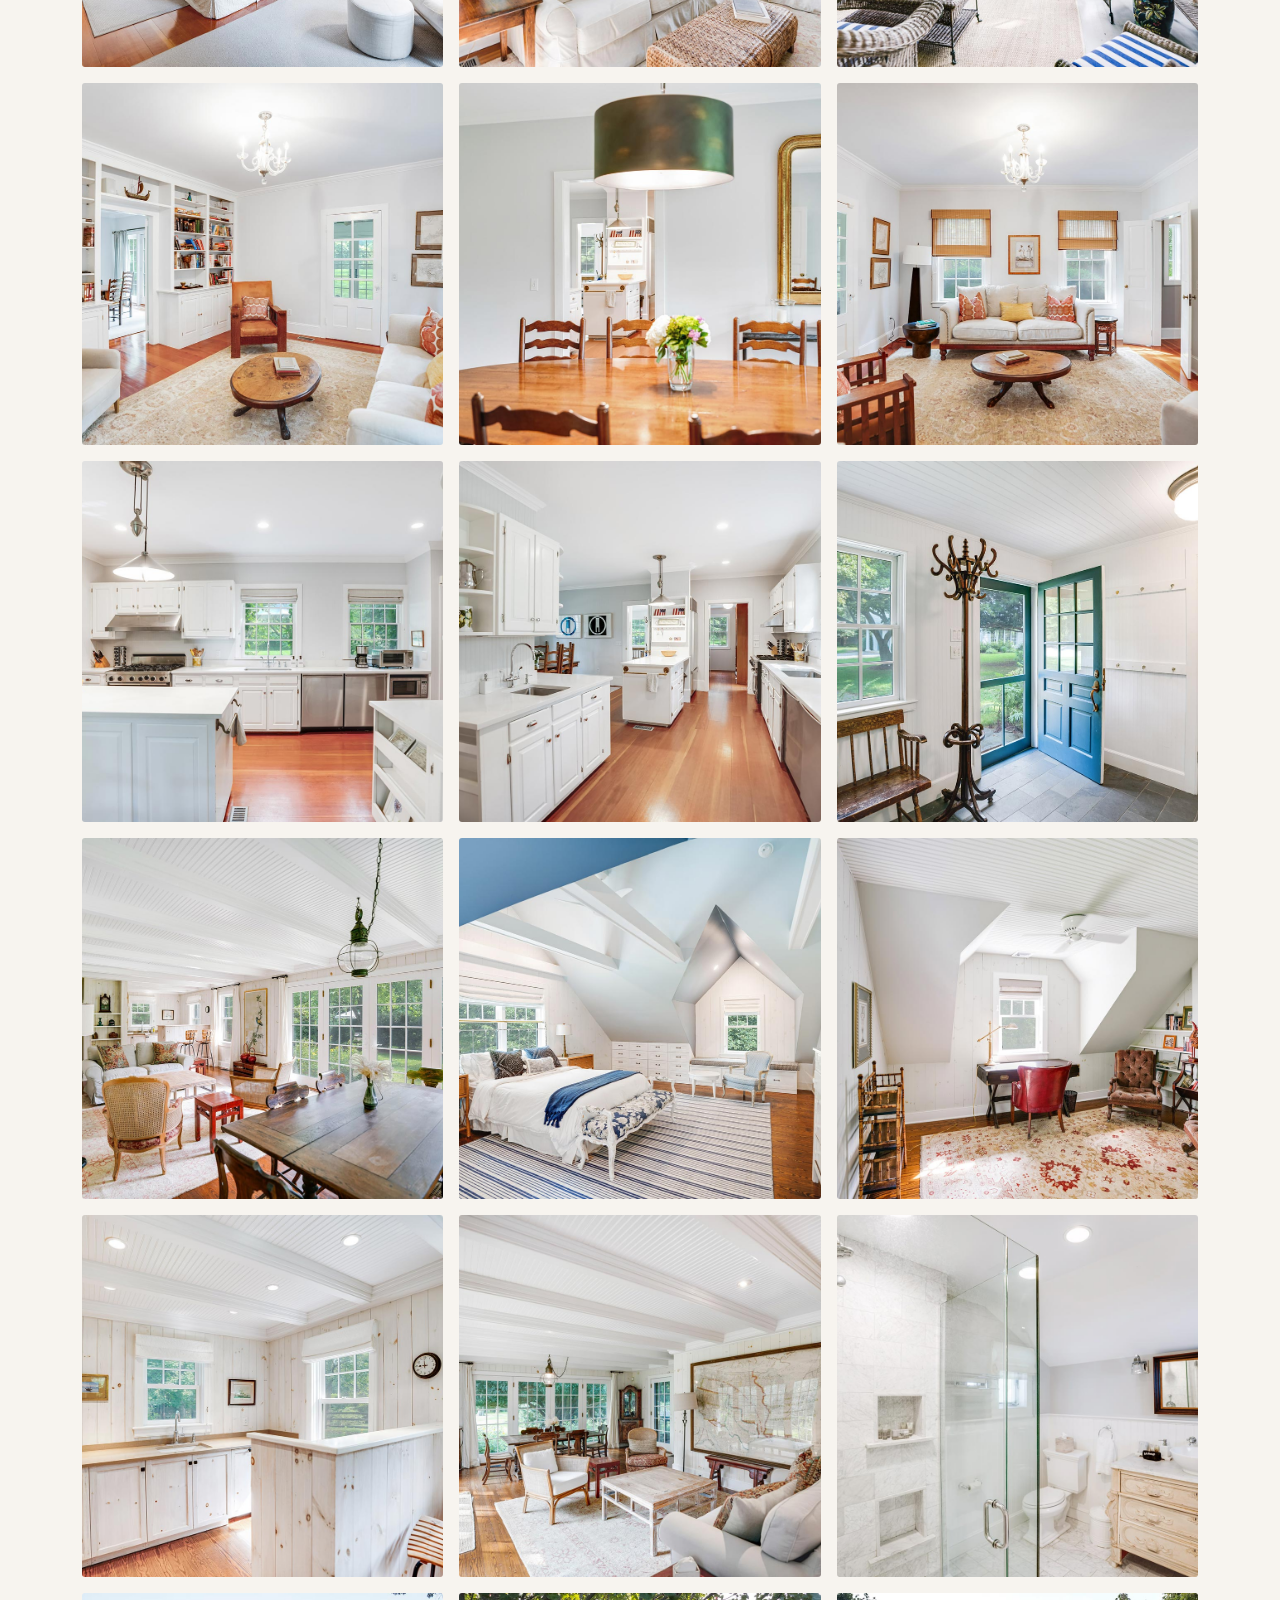
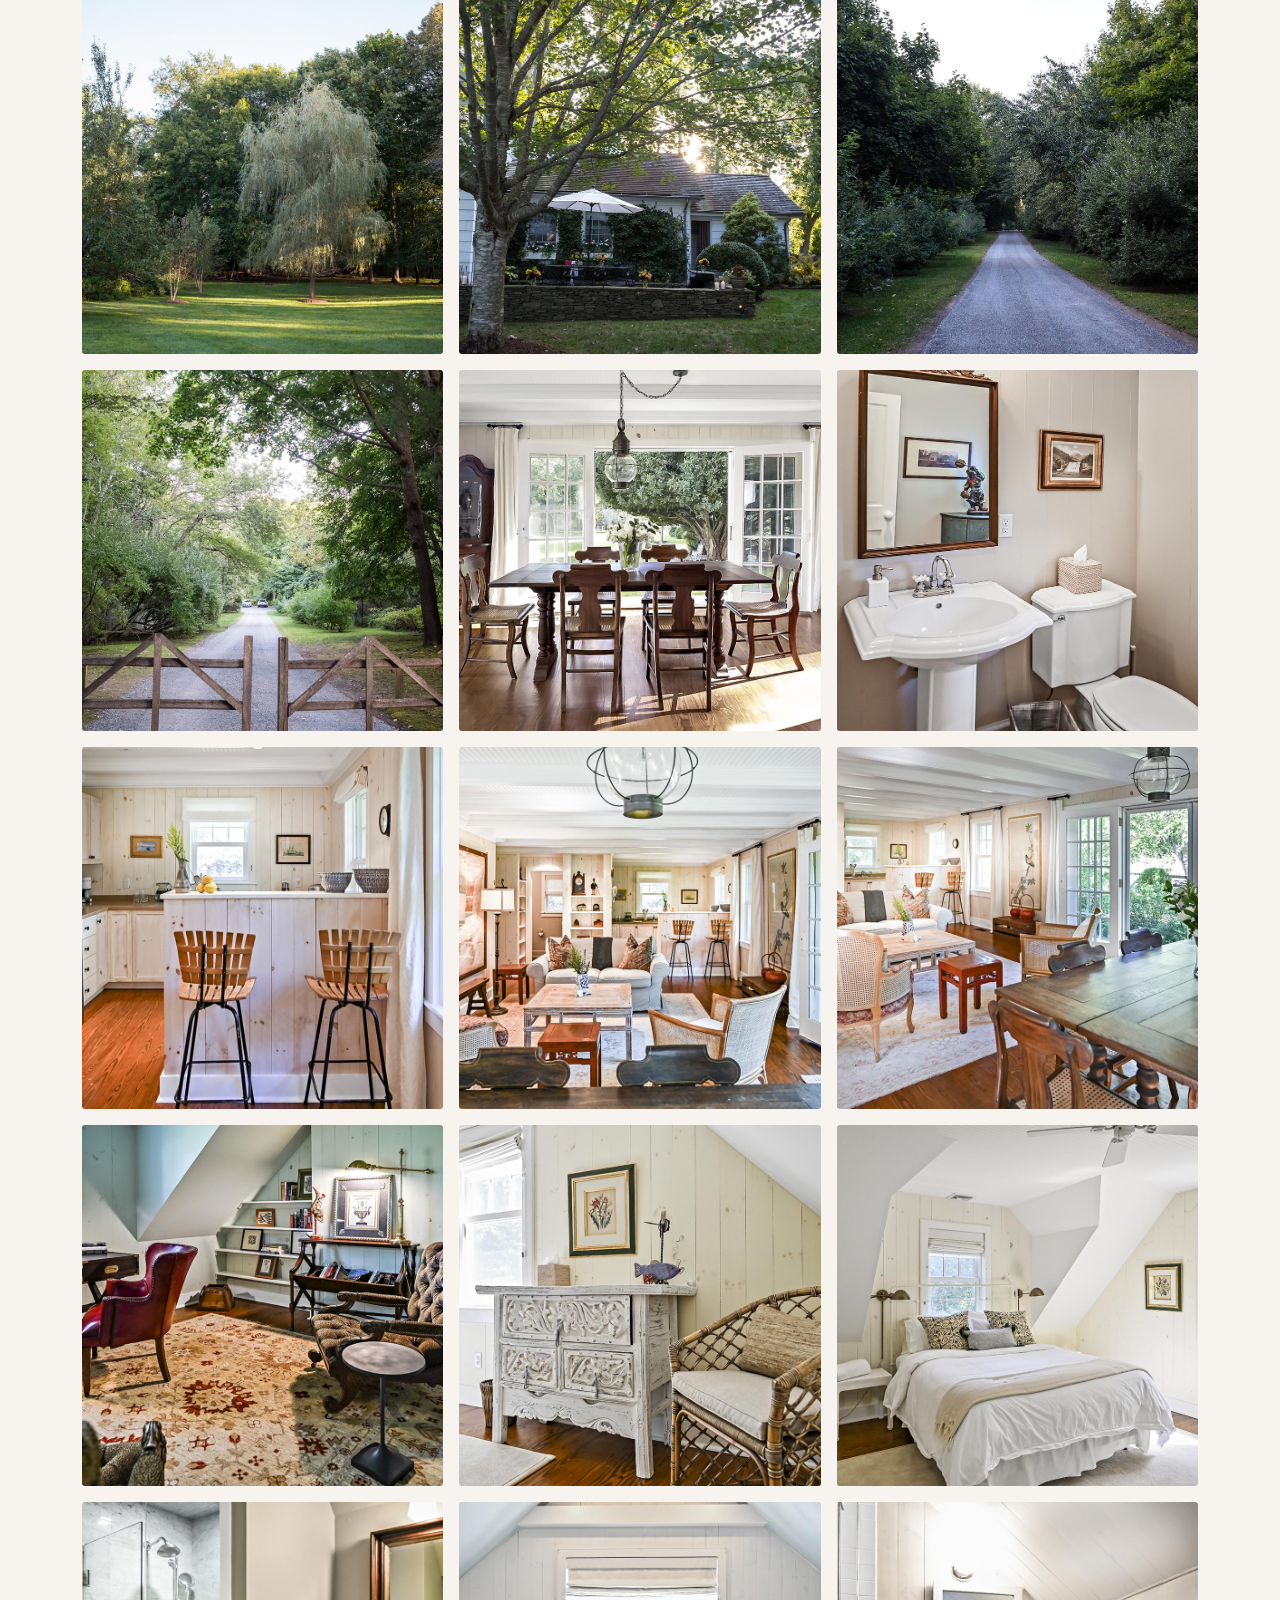
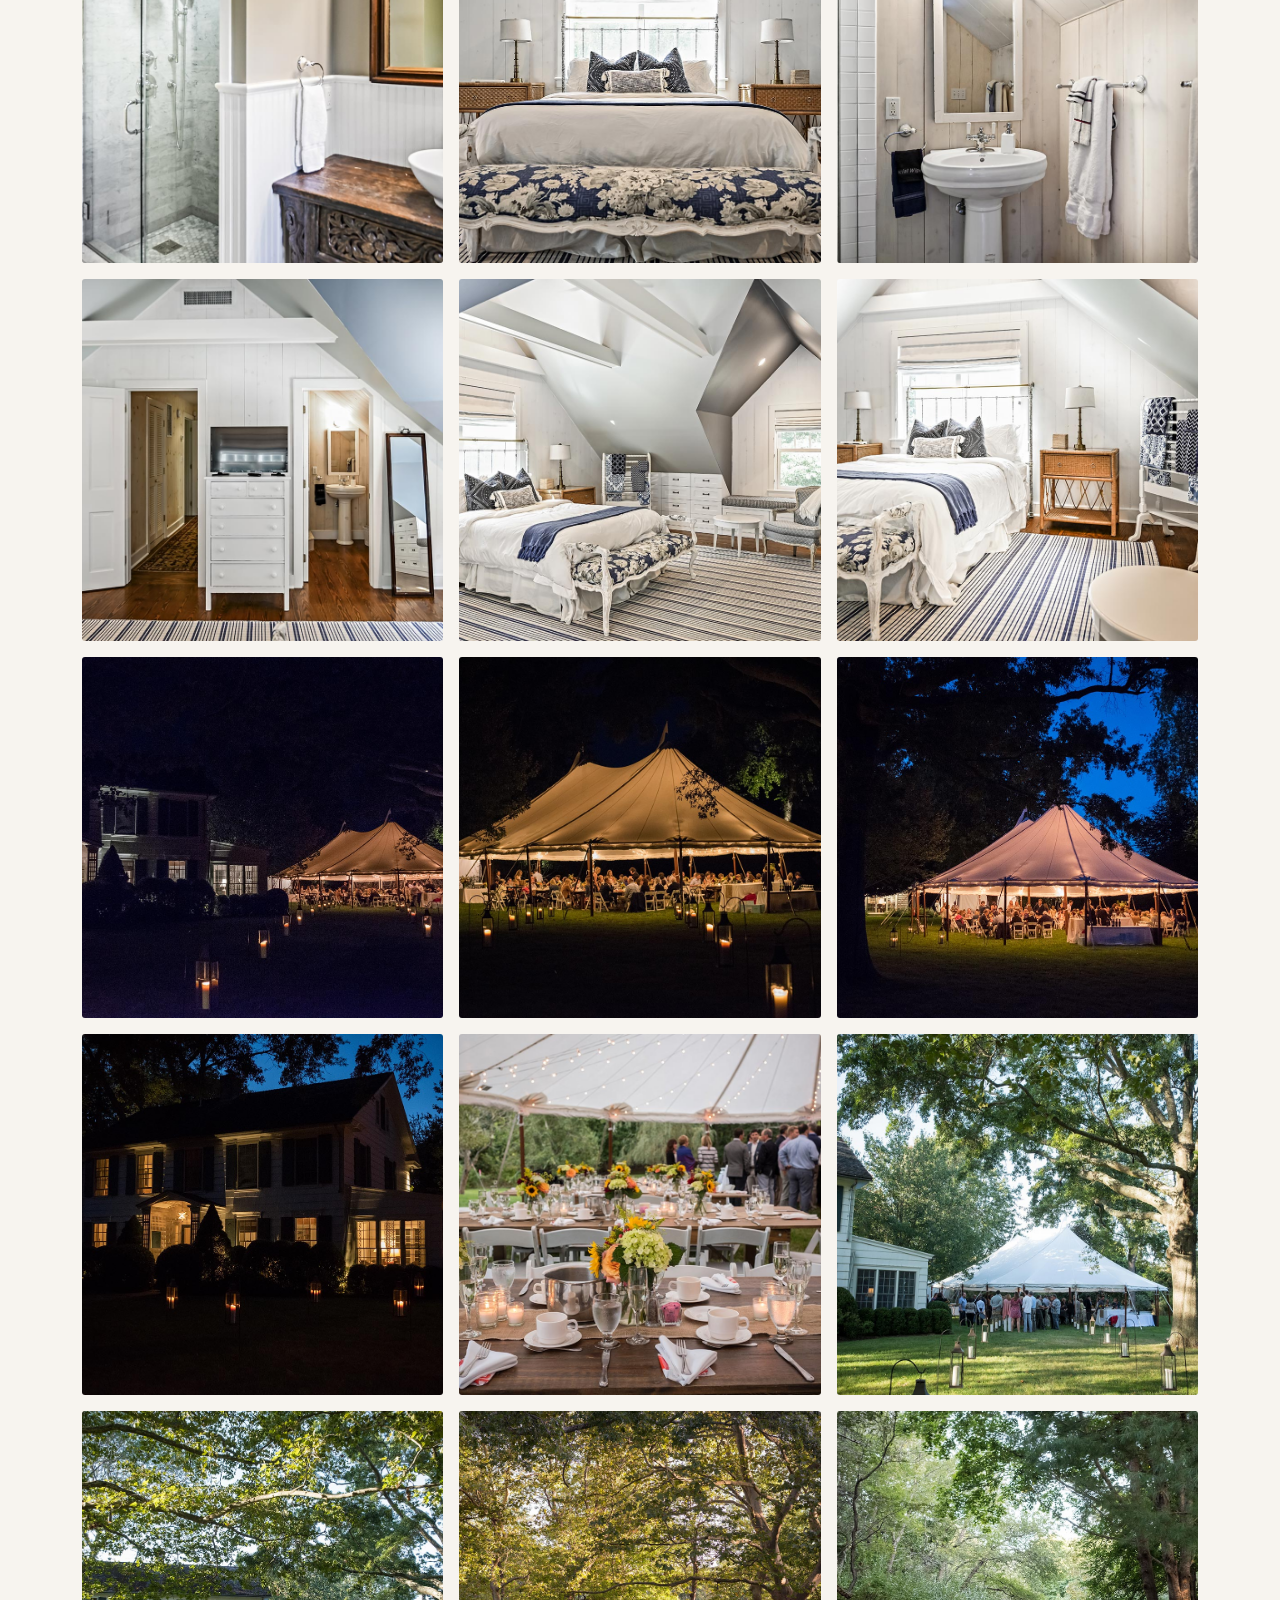
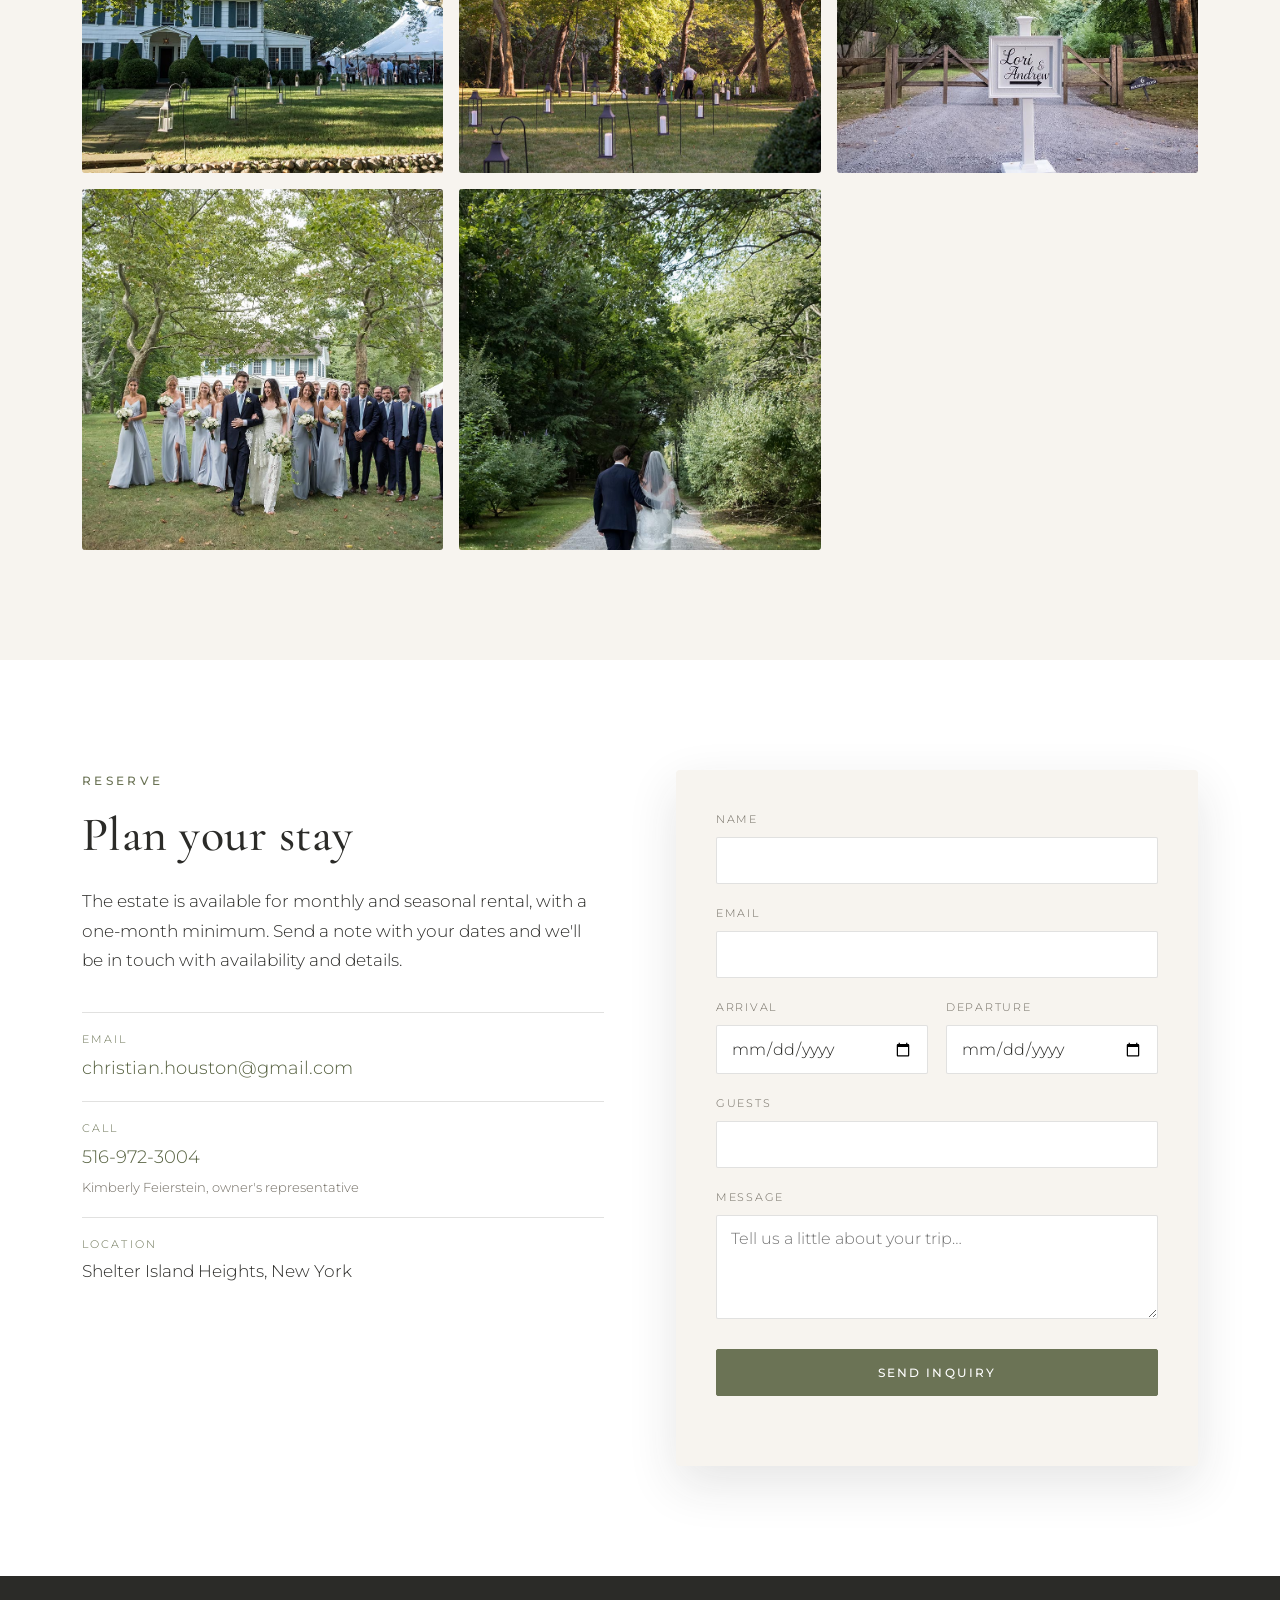
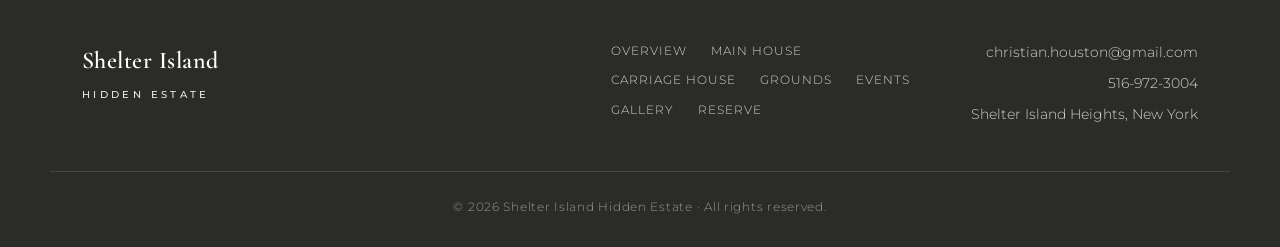
==== commit 2f80d088: "Wire inquiry form to FormSubmit (real email delivery) Replace the mailto: handler with an AJAX POST " ====
--- a/index.html
+++ b/index.html
@@ -212,7 +212,14 @@
         </ul>
       </div>
 
-      <form class="inquiry-form reveal" id="inquiryForm" novalidate>
+      <form class="inquiry-form reveal" id="inquiryForm" action="https://formsubmit.co/christian.houston@gmail.com" method="POST" novalidate>
+        <!-- FormSubmit configuration -->
+        <input type="hidden" name="_subject" value="New rental inquiry — Shelter Island Hidden Estate" />
+        <input type="hidden" name="_template" value="table" />
+        <input type="hidden" name="_captcha" value="false" />
+        <!-- honeypot: bots fill this; humans never see it -->
+        <input type="text" name="_honey" class="hp" tabindex="-1" autocomplete="off" aria-hidden="true" />
+
         <div class="field">
           <label for="f-name">Name</label>
           <input type="text" id="f-name" name="name" autocomplete="name" required />
@@ -224,22 +231,22 @@
         <div class="field-row">
           <div class="field">
             <label for="f-arrive">Arrival</label>
-            <input type="date" id="f-arrive" name="arrive" />
+            <input type="date" id="f-arrive" name="Arrival" />
           </div>
           <div class="field">
             <label for="f-depart">Departure</label>
-            <input type="date" id="f-depart" name="depart" />
+            <input type="date" id="f-depart" name="Departure" />
           </div>
         </div>
         <div class="field">
           <label for="f-guests">Guests</label>
-          <input type="number" id="f-guests" name="guests" min="1" max="20" />
+          <input type="number" id="f-guests" name="Guests" min="1" max="20" />
         </div>
         <div class="field">
           <label for="f-message">Message</label>
           <textarea id="f-message" name="message" rows="4" placeholder="Tell us a little about your trip…"></textarea>
         </div>
-        <button type="submit" class="btn btn-solid btn-block">Send Inquiry</button>
+        <button type="submit" class="btn btn-solid btn-block" id="formSubmit">Send Inquiry</button>
         <p class="form-note" id="formNote" role="status"></p>
       </form>
     </div>
--- a/css/styles.css
+++ b/css/styles.css
@@ -272,13 +272,25 @@
 
 .feature-text p { color: var(--muted); }
 .feature-list {
-  list-style: none; padding: 22px 0 0; margin: 14px 0 0;
+  list-style: none; padding: 24px 0 0; margin: 18px 0 0;
   border-top: 1px solid var(--line);
 }
-.feature-list li { position: relative; padding-left: 22px; margin-bottom: 10px; color: var(--charcoal); }
+.feature-list li {
+  display: flex;
+  align-items: flex-start;
+  gap: 14px;
+  margin-bottom: 14px;
+  line-height: 1.5;
+  color: var(--charcoal);
+}
+.feature-list li:last-child { margin-bottom: 0; }
 .feature-list li::before {
-  content: ""; position: absolute; left: 0; top: 12px; width: 8px; height: 8px;
-  border: 1px solid var(--sage); transform: rotate(45deg);
+  content: "";
+  flex: 0 0 7px;
+  width: 7px; height: 7px;
+  margin-top: 0.45em;
+  border: 1px solid var(--sage);
+  transform: rotate(45deg);
 }
 .feature-text .btn { margin-top: 26px; }
 
@@ -365,6 +377,7 @@
 }
 .field input:focus, .field textarea:focus { outline: none; border-color: var(--sage); }
 .field textarea { resize: vertical; }
+.hp { position: absolute; left: -9999px; width: 1px; height: 1px; opacity: 0; }
 .form-note { font-size: 0.85rem; color: var(--sage-dark); margin: 16px 0 0; min-height: 1em; text-align: center; }
 
 /* ============================================================
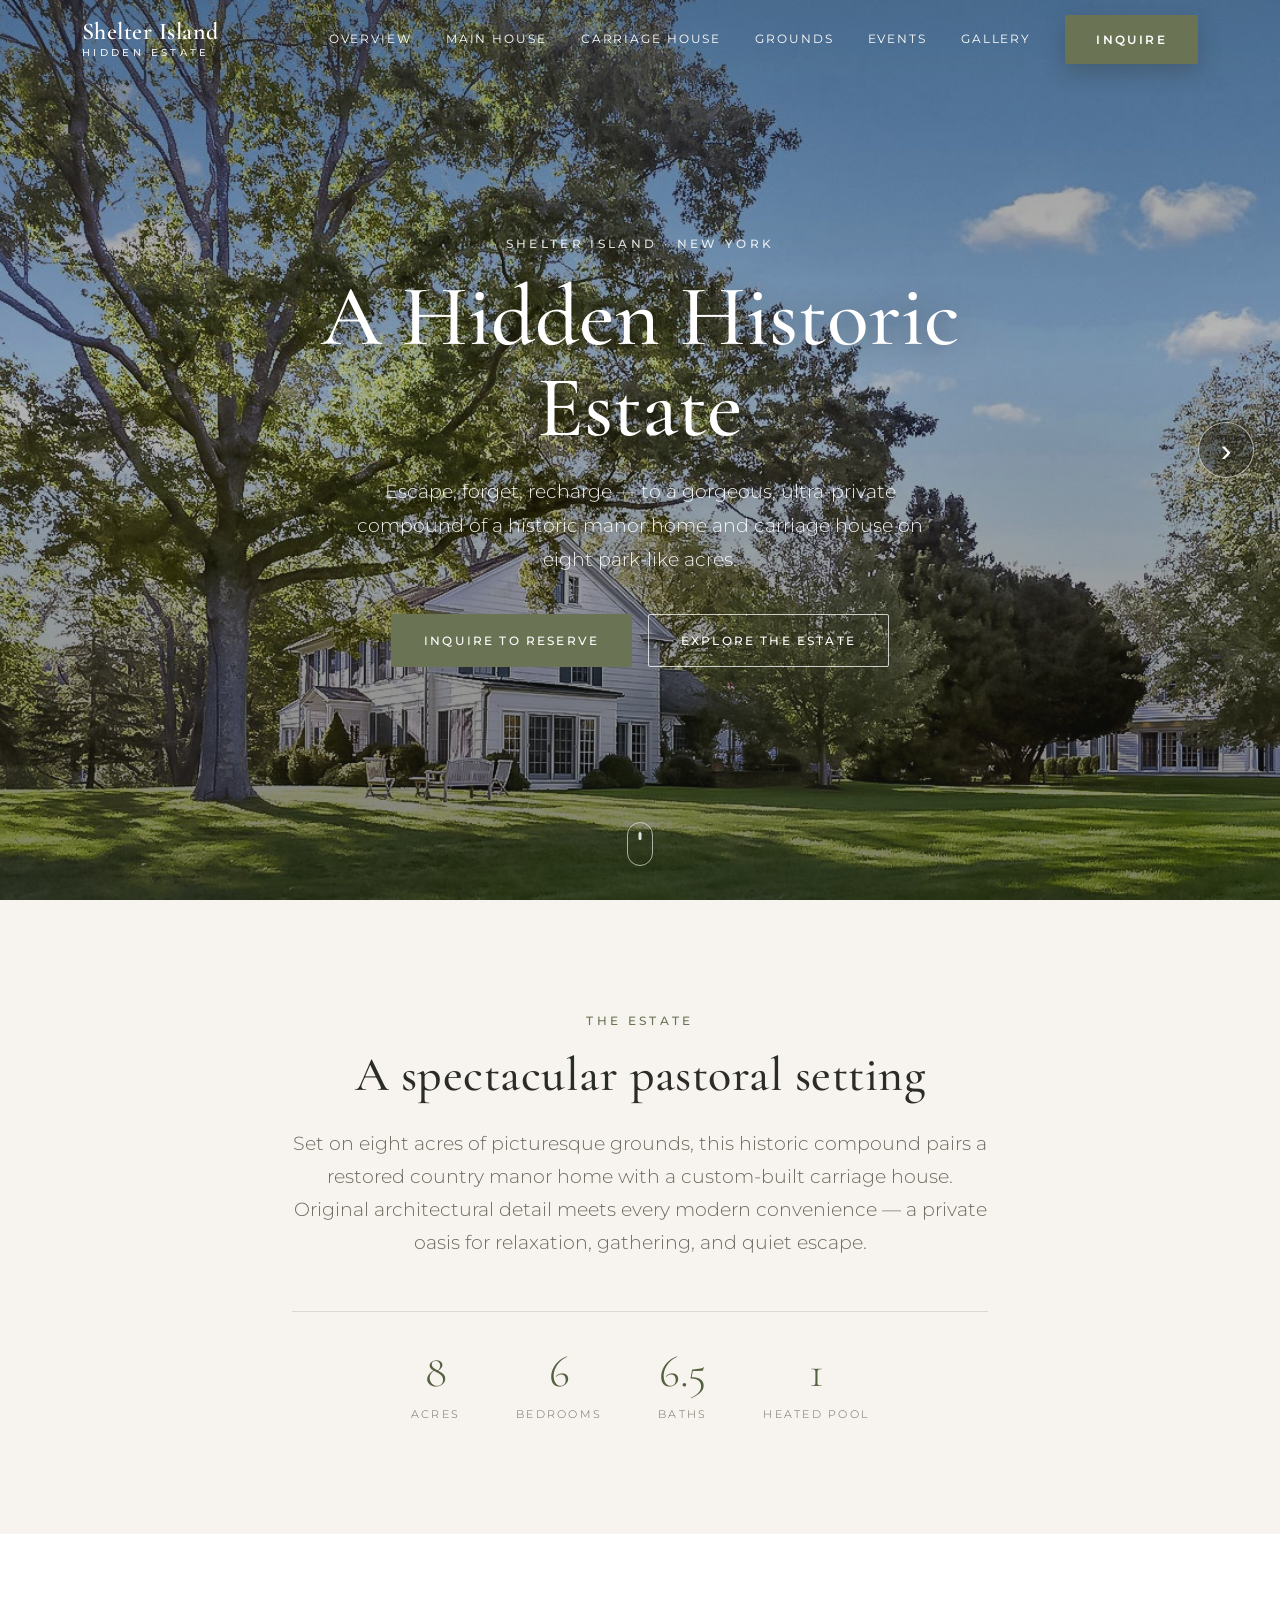
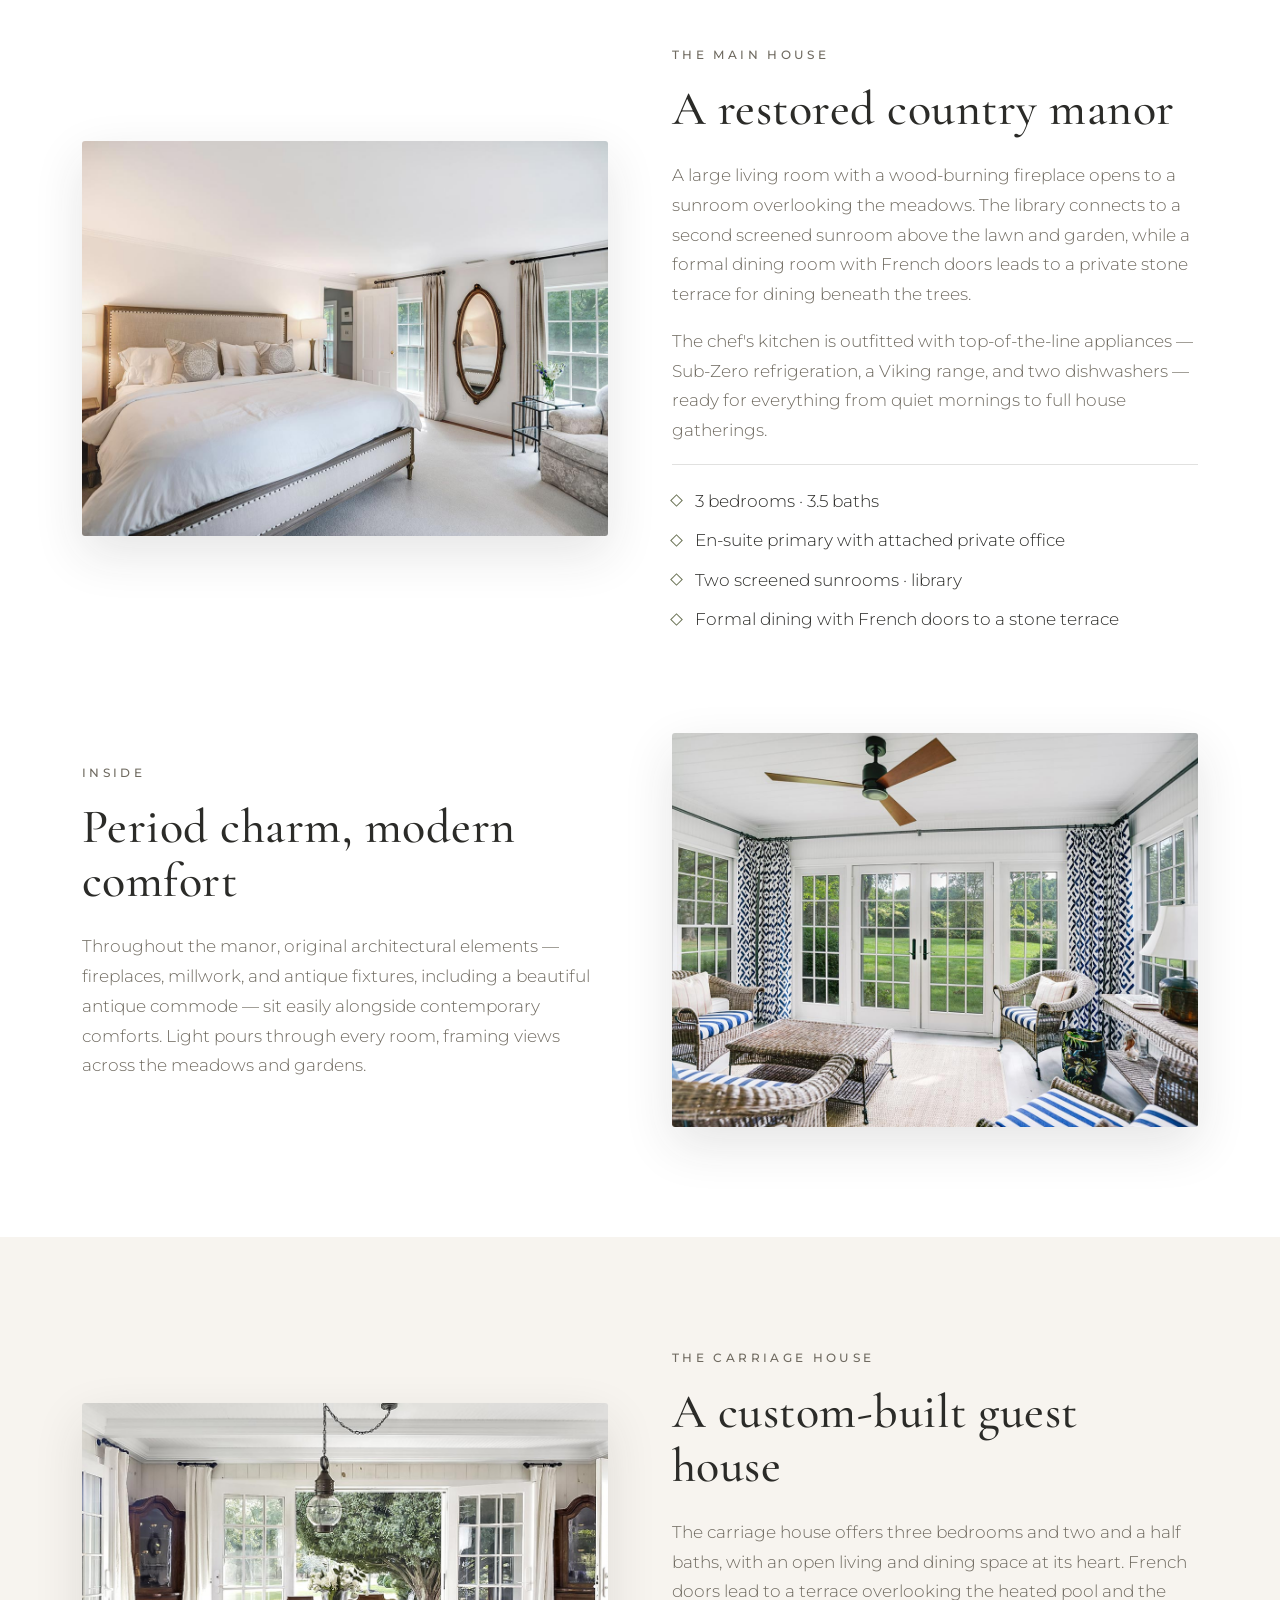
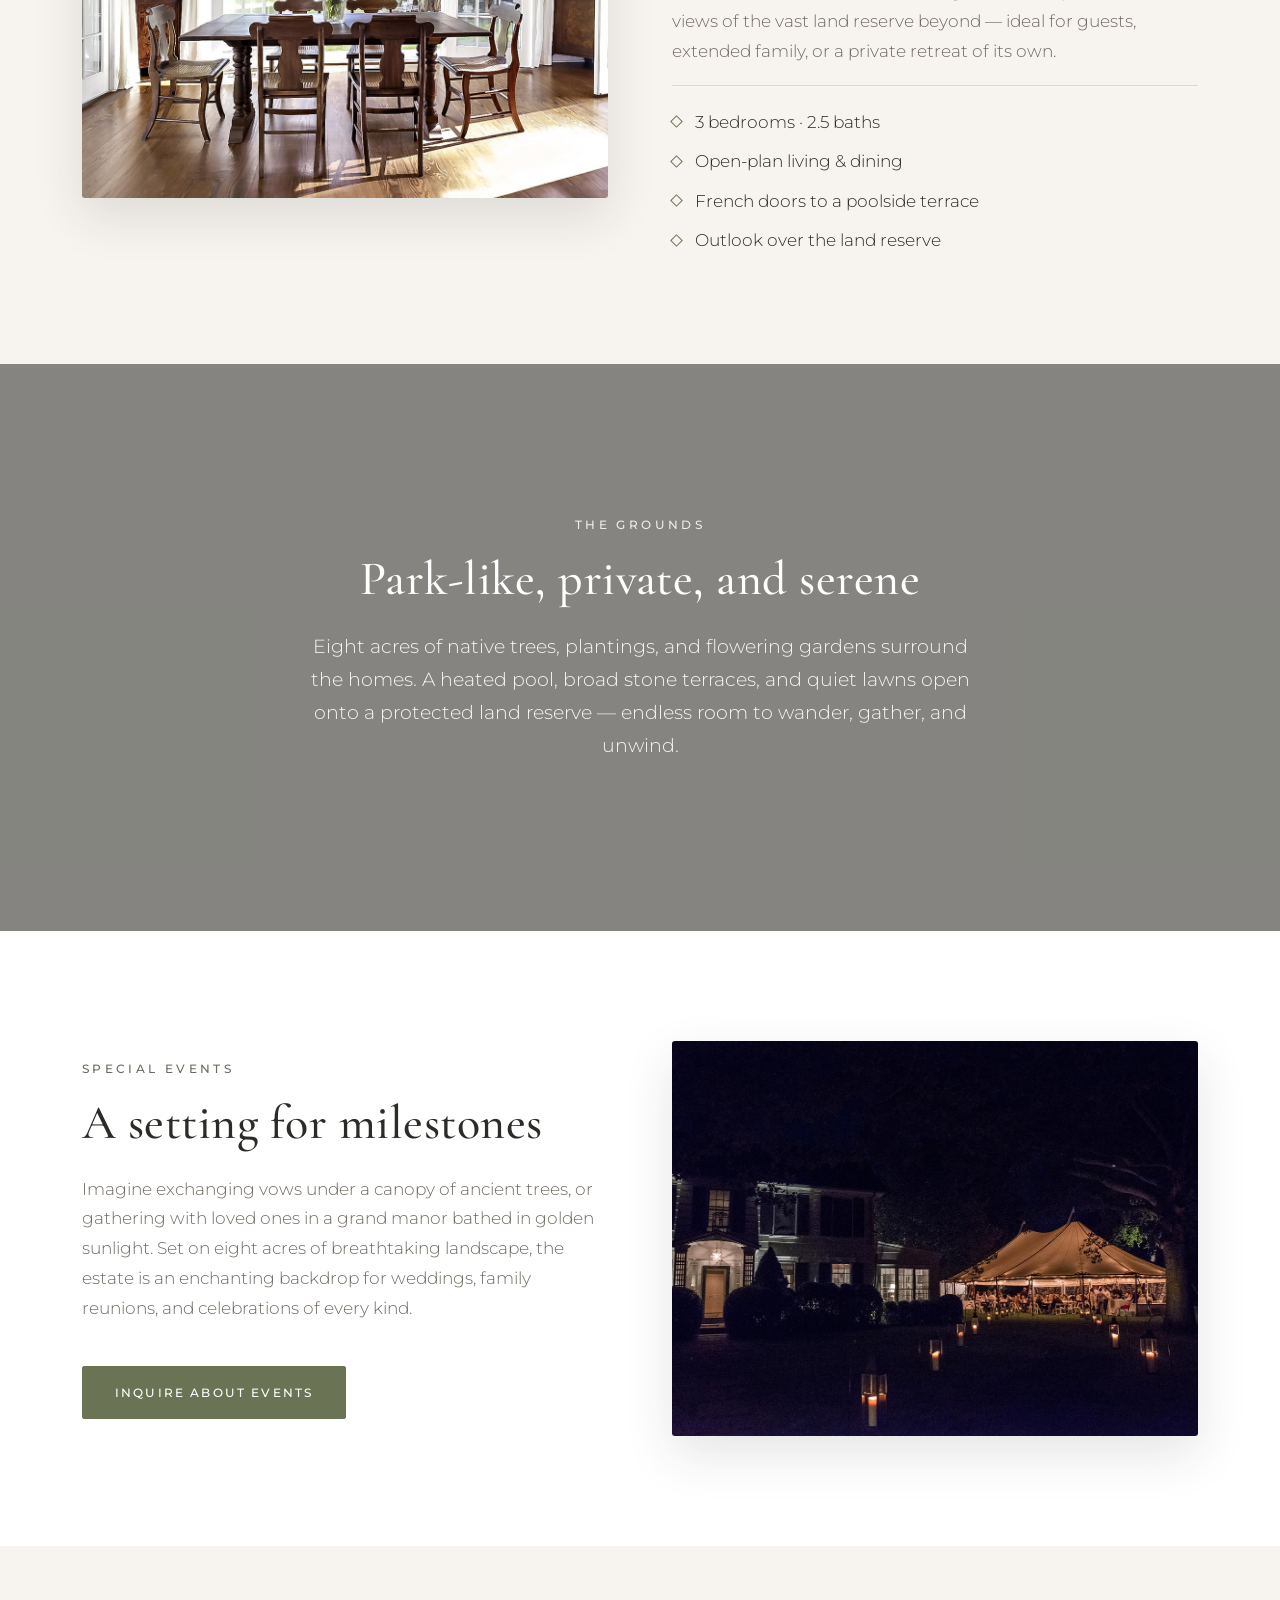
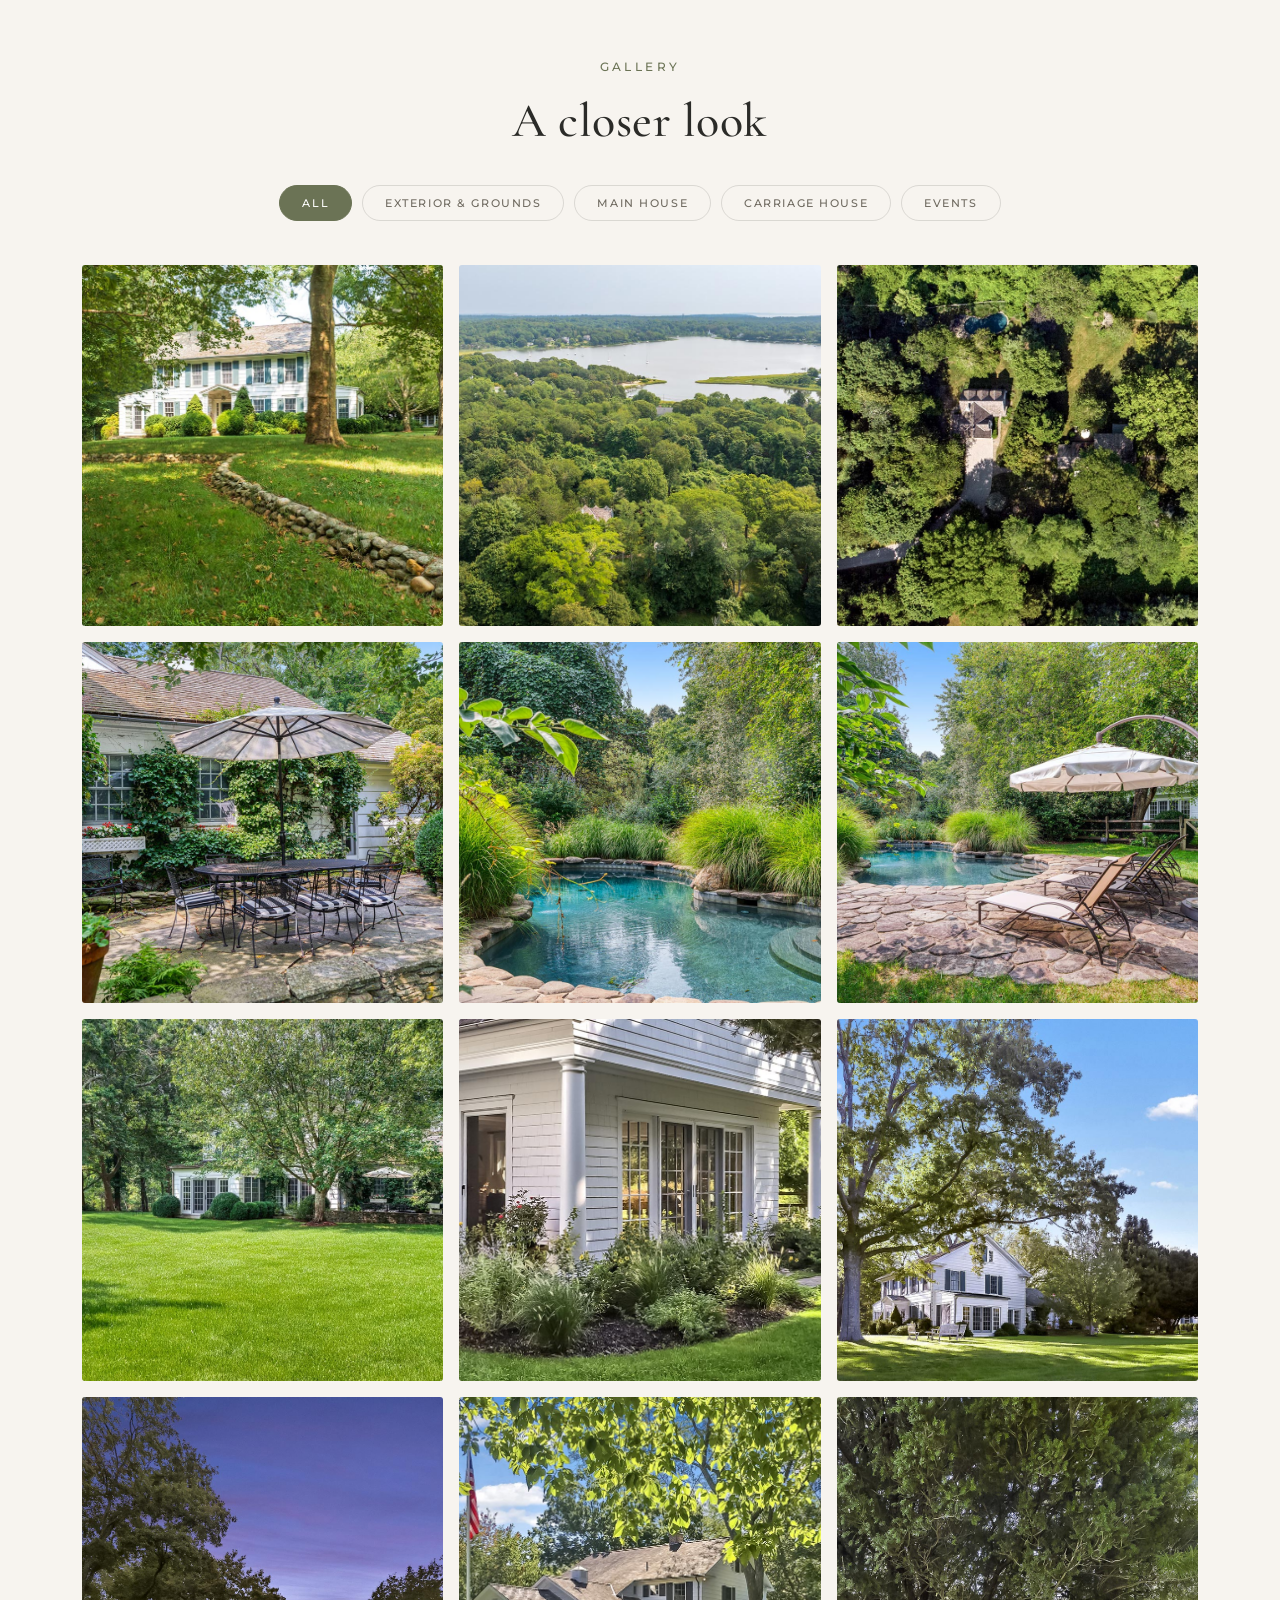
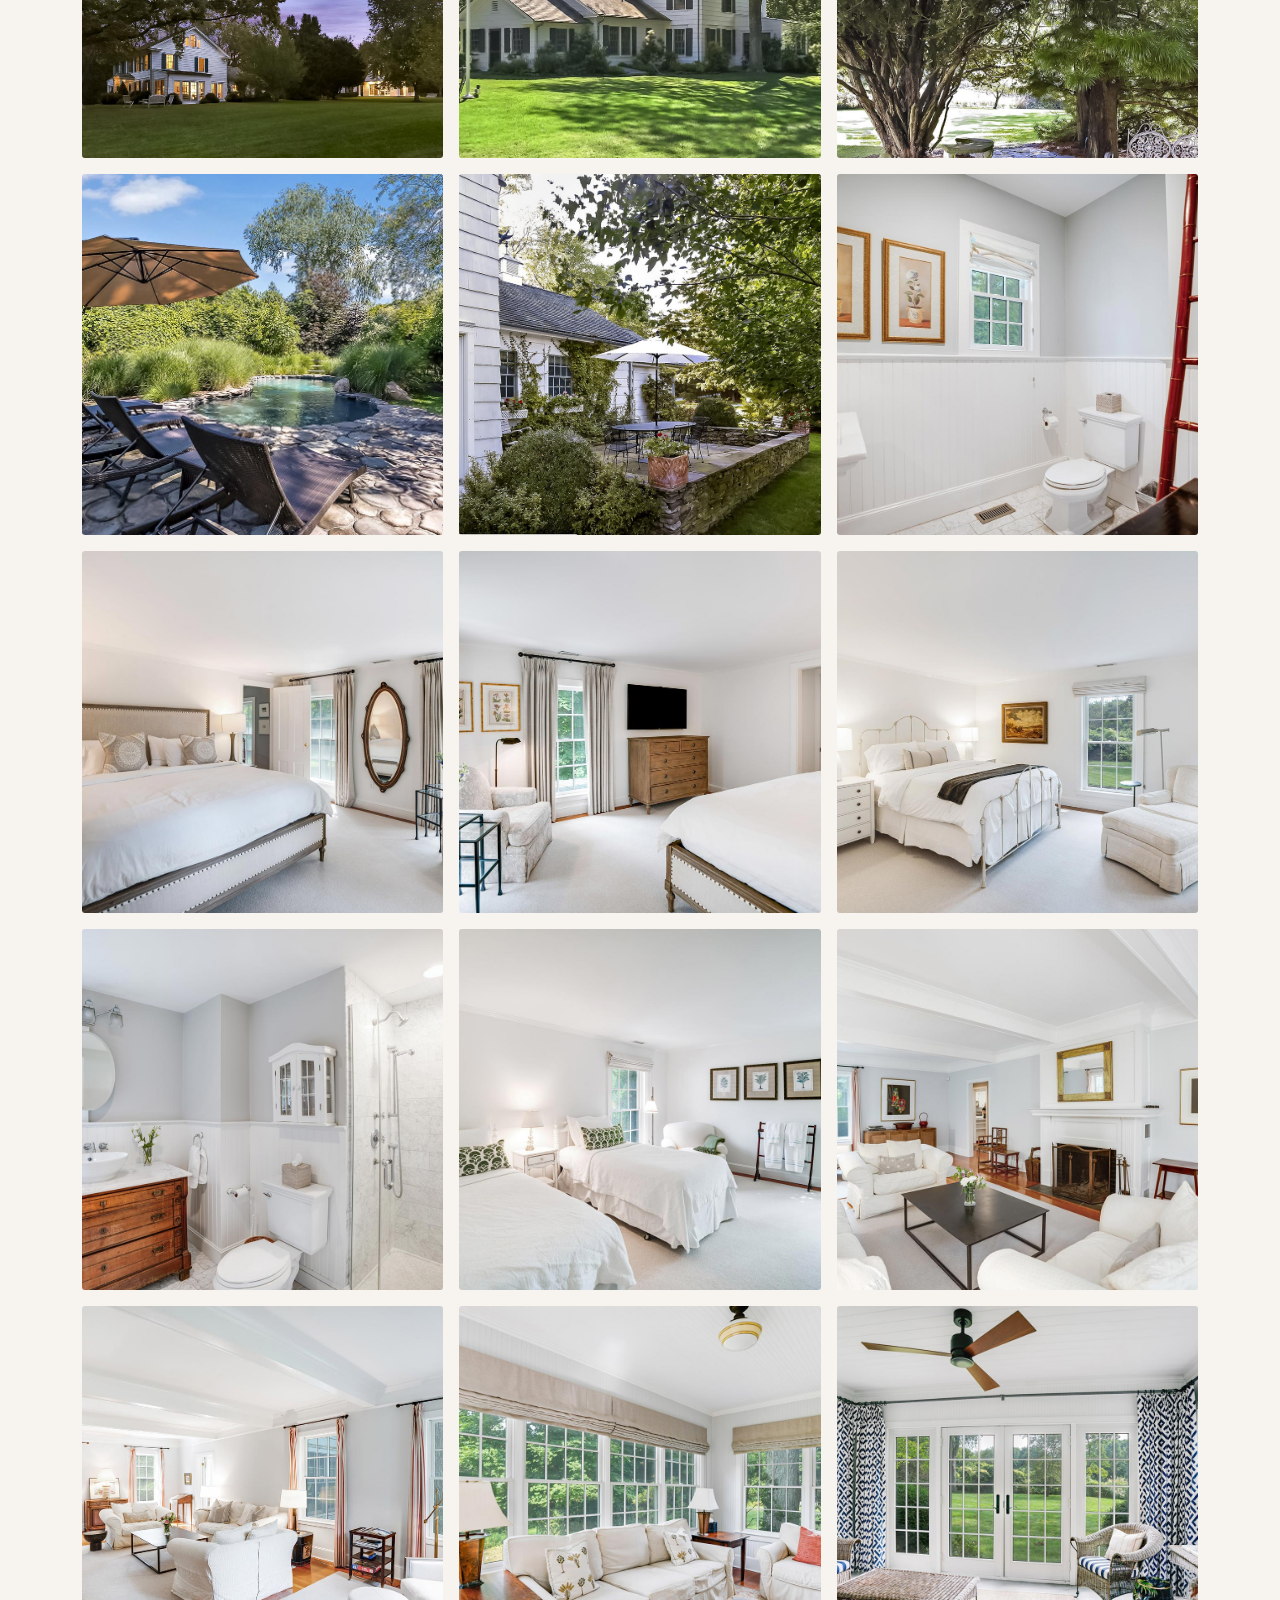
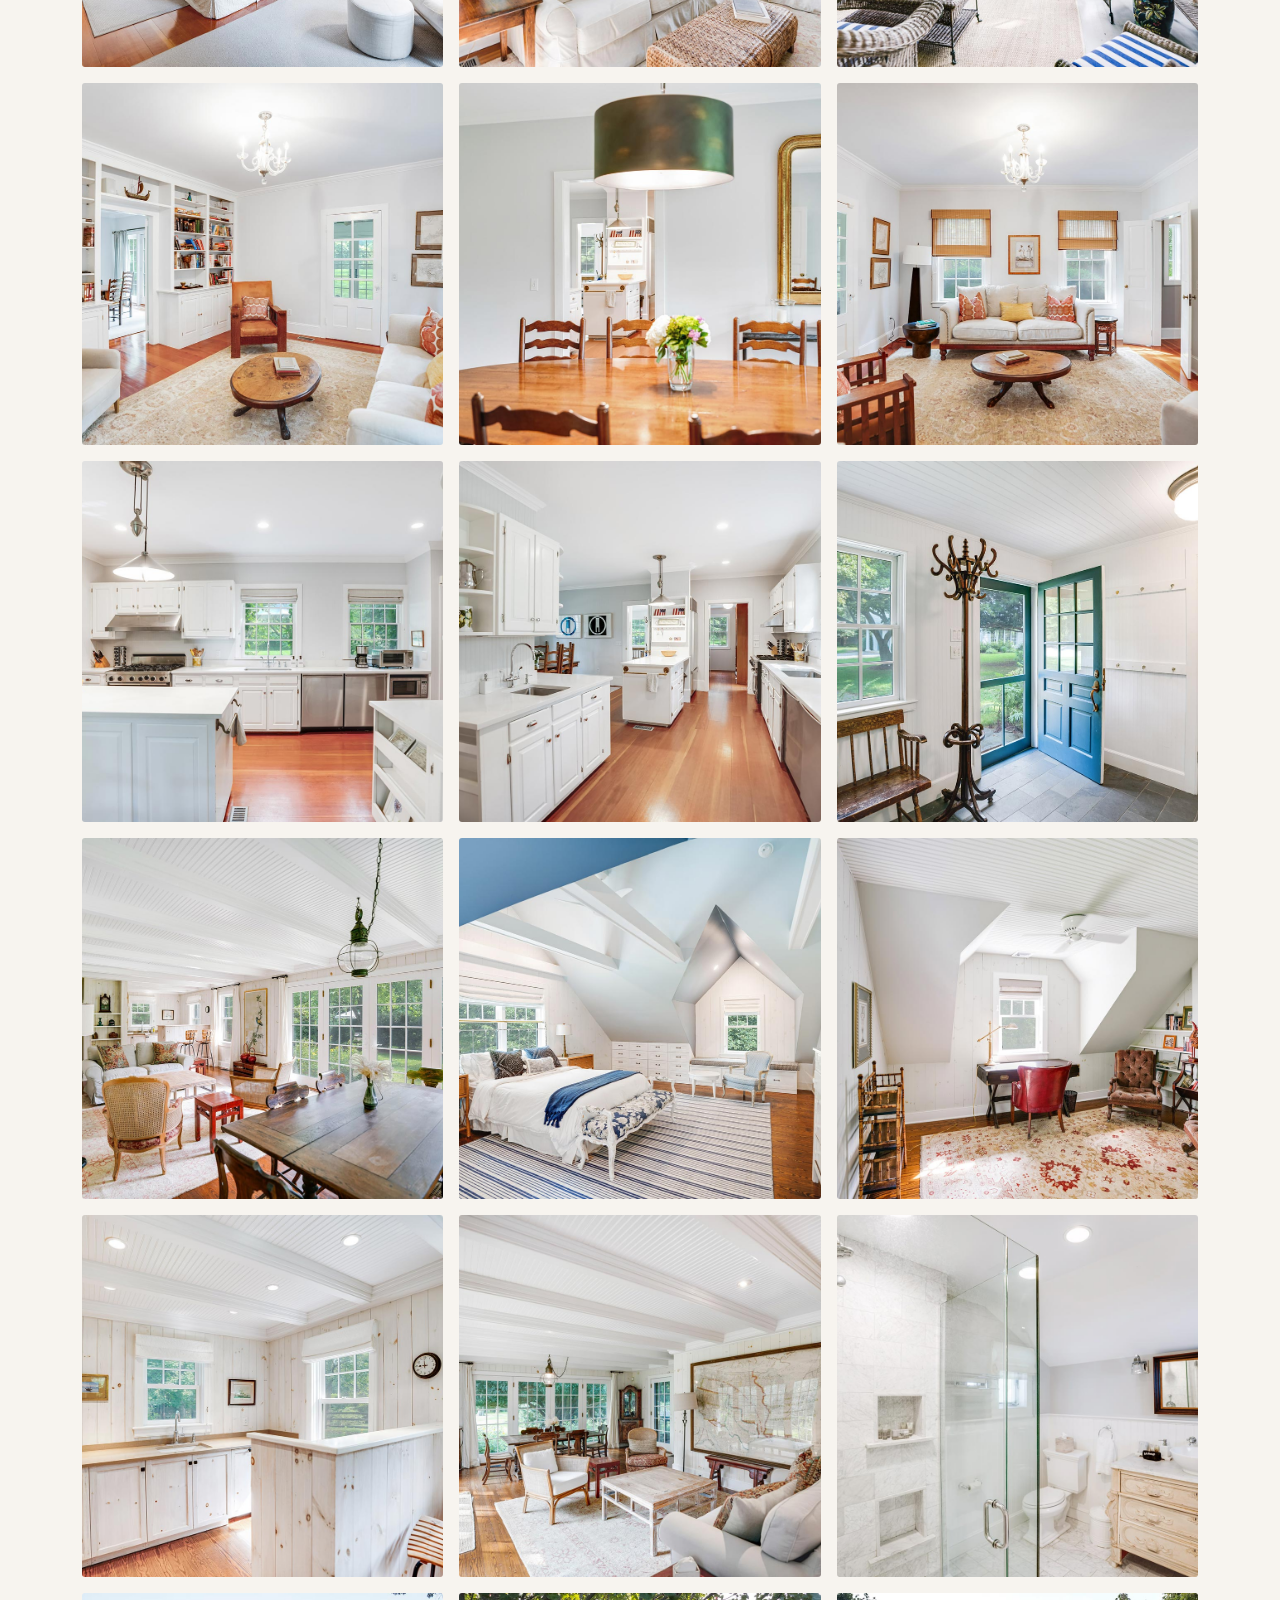
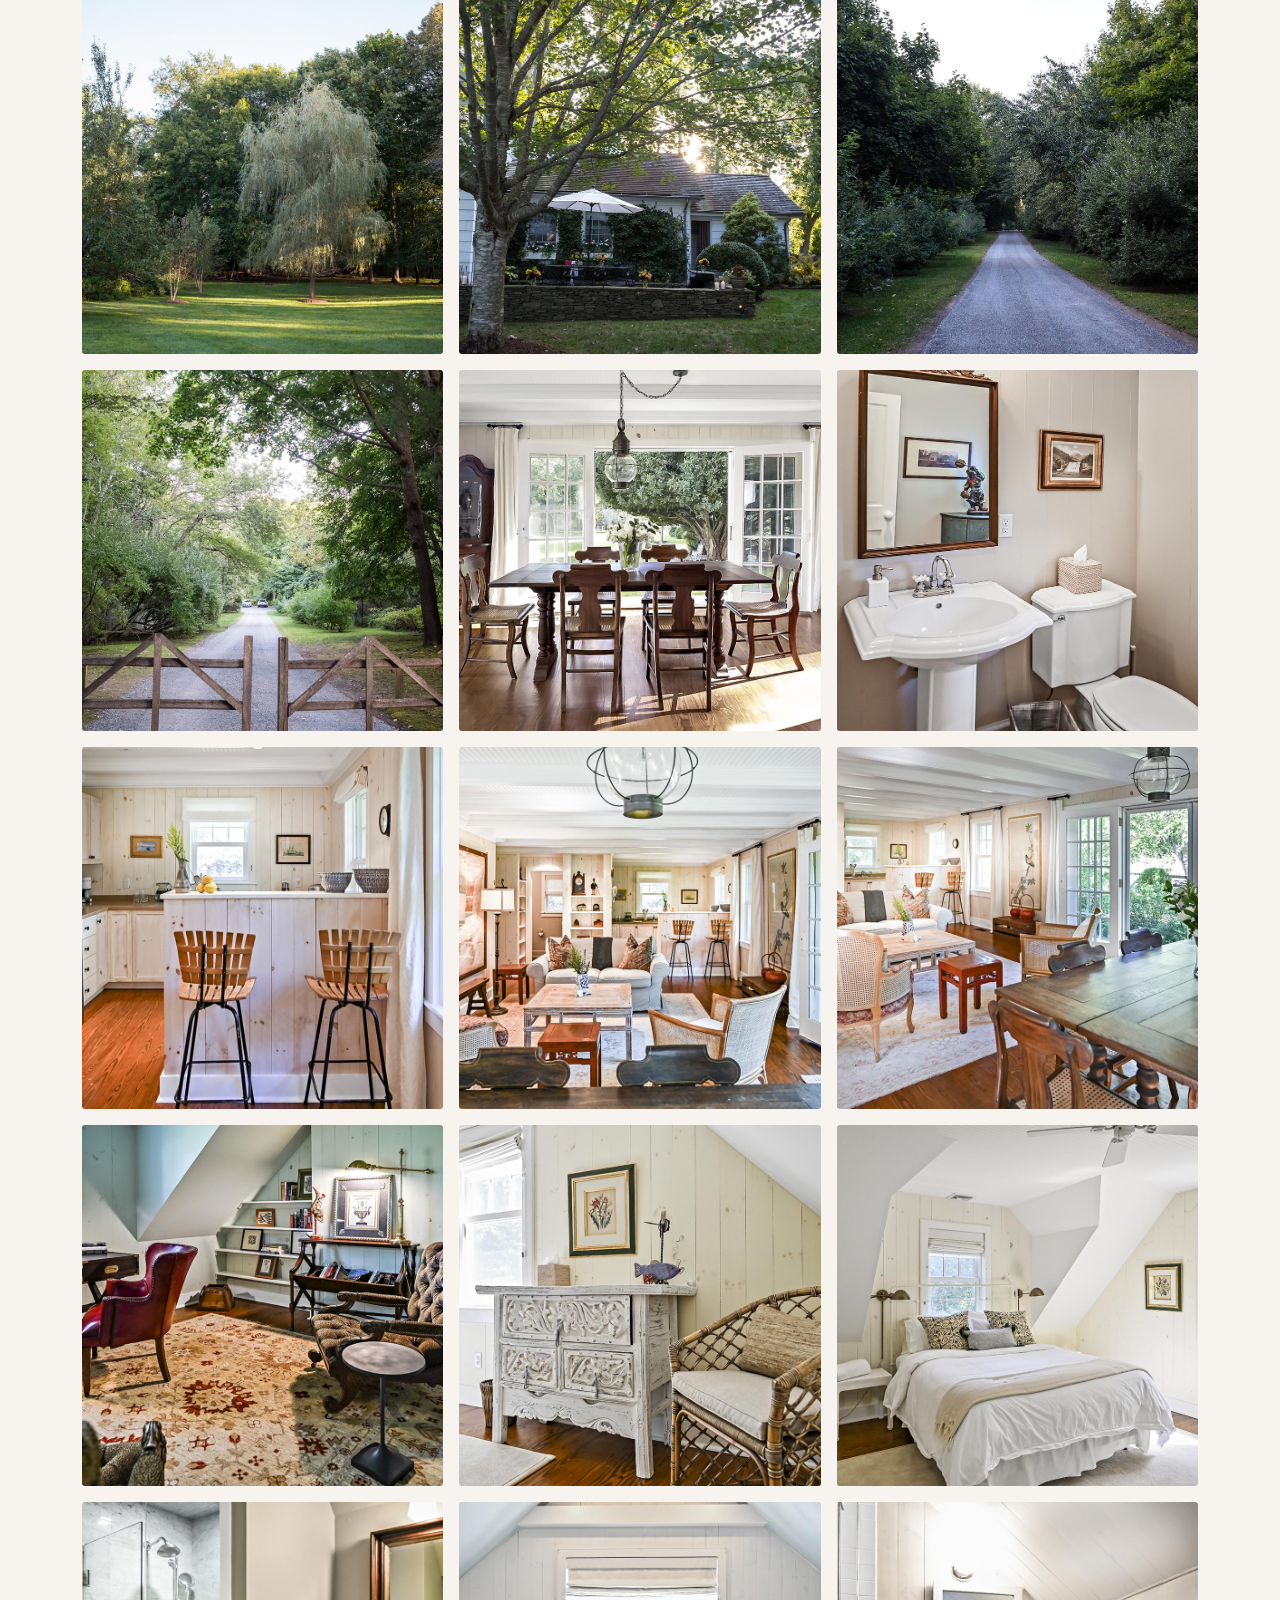
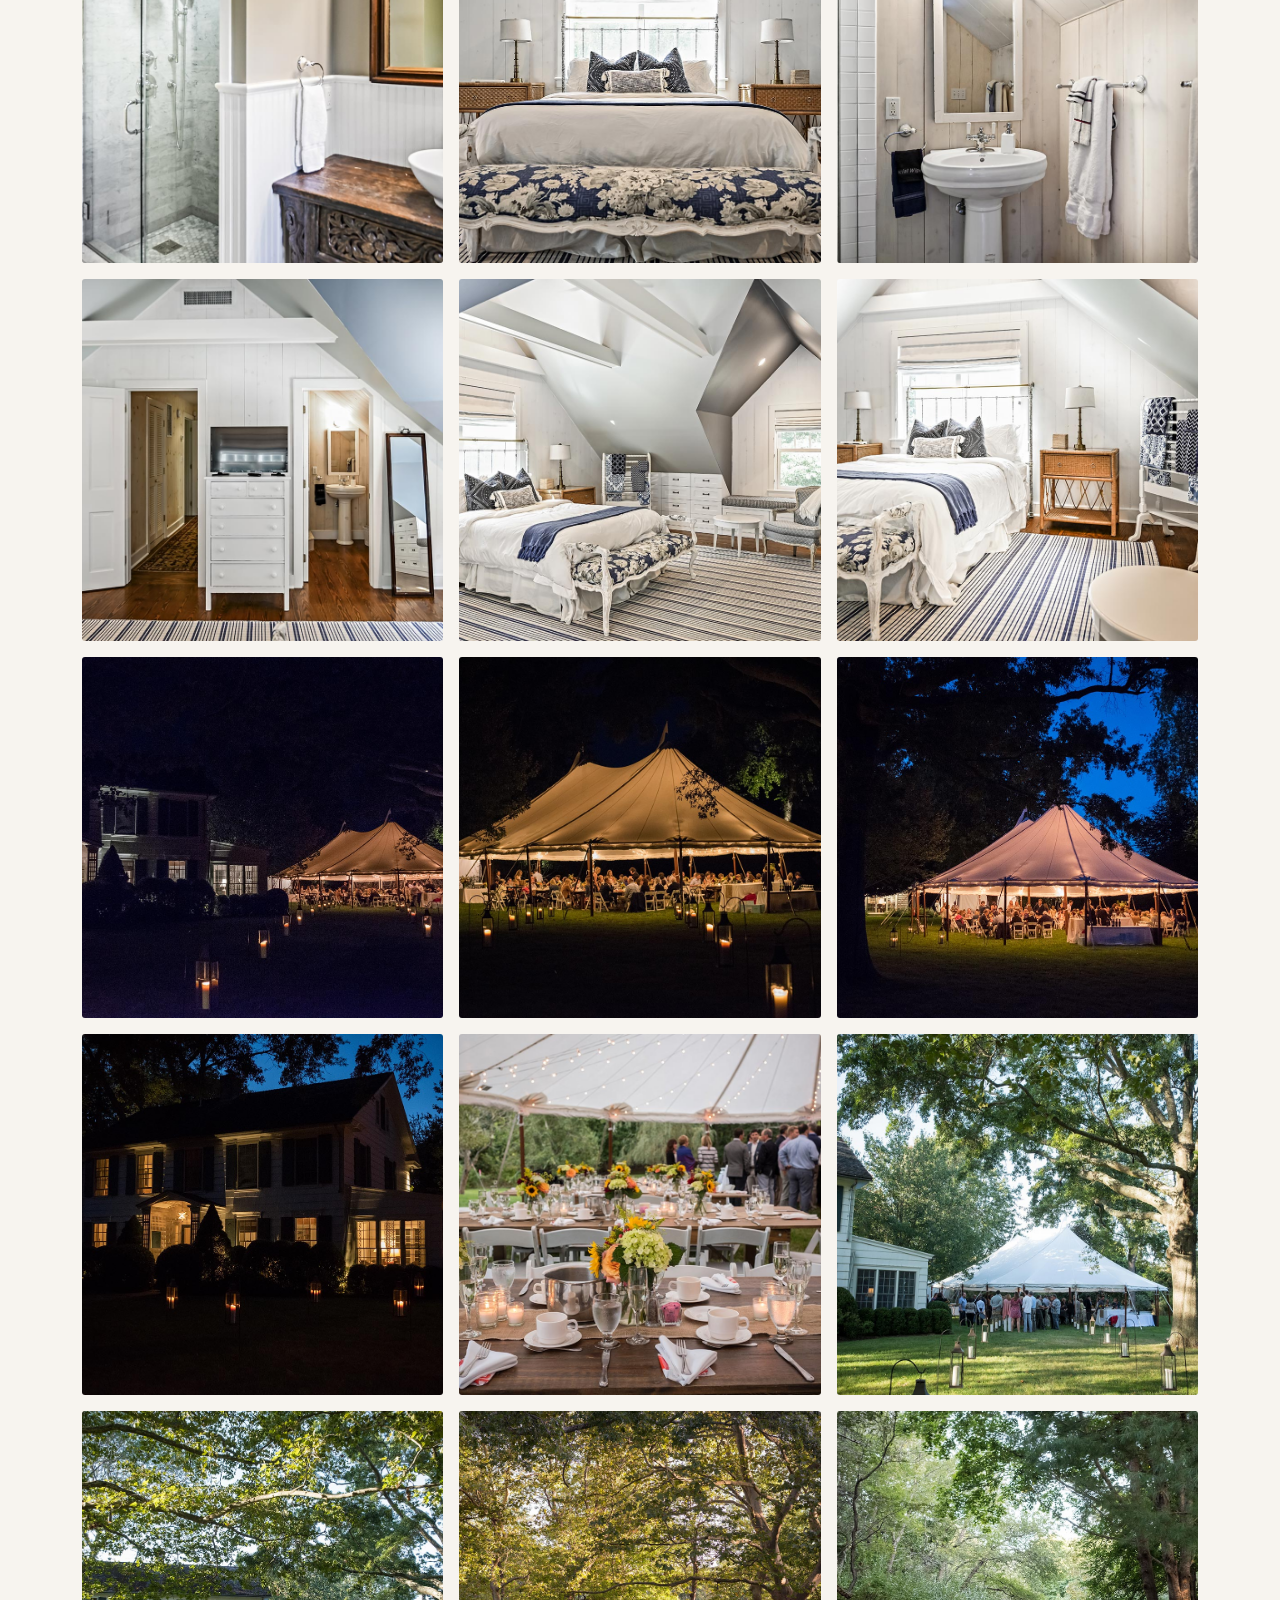
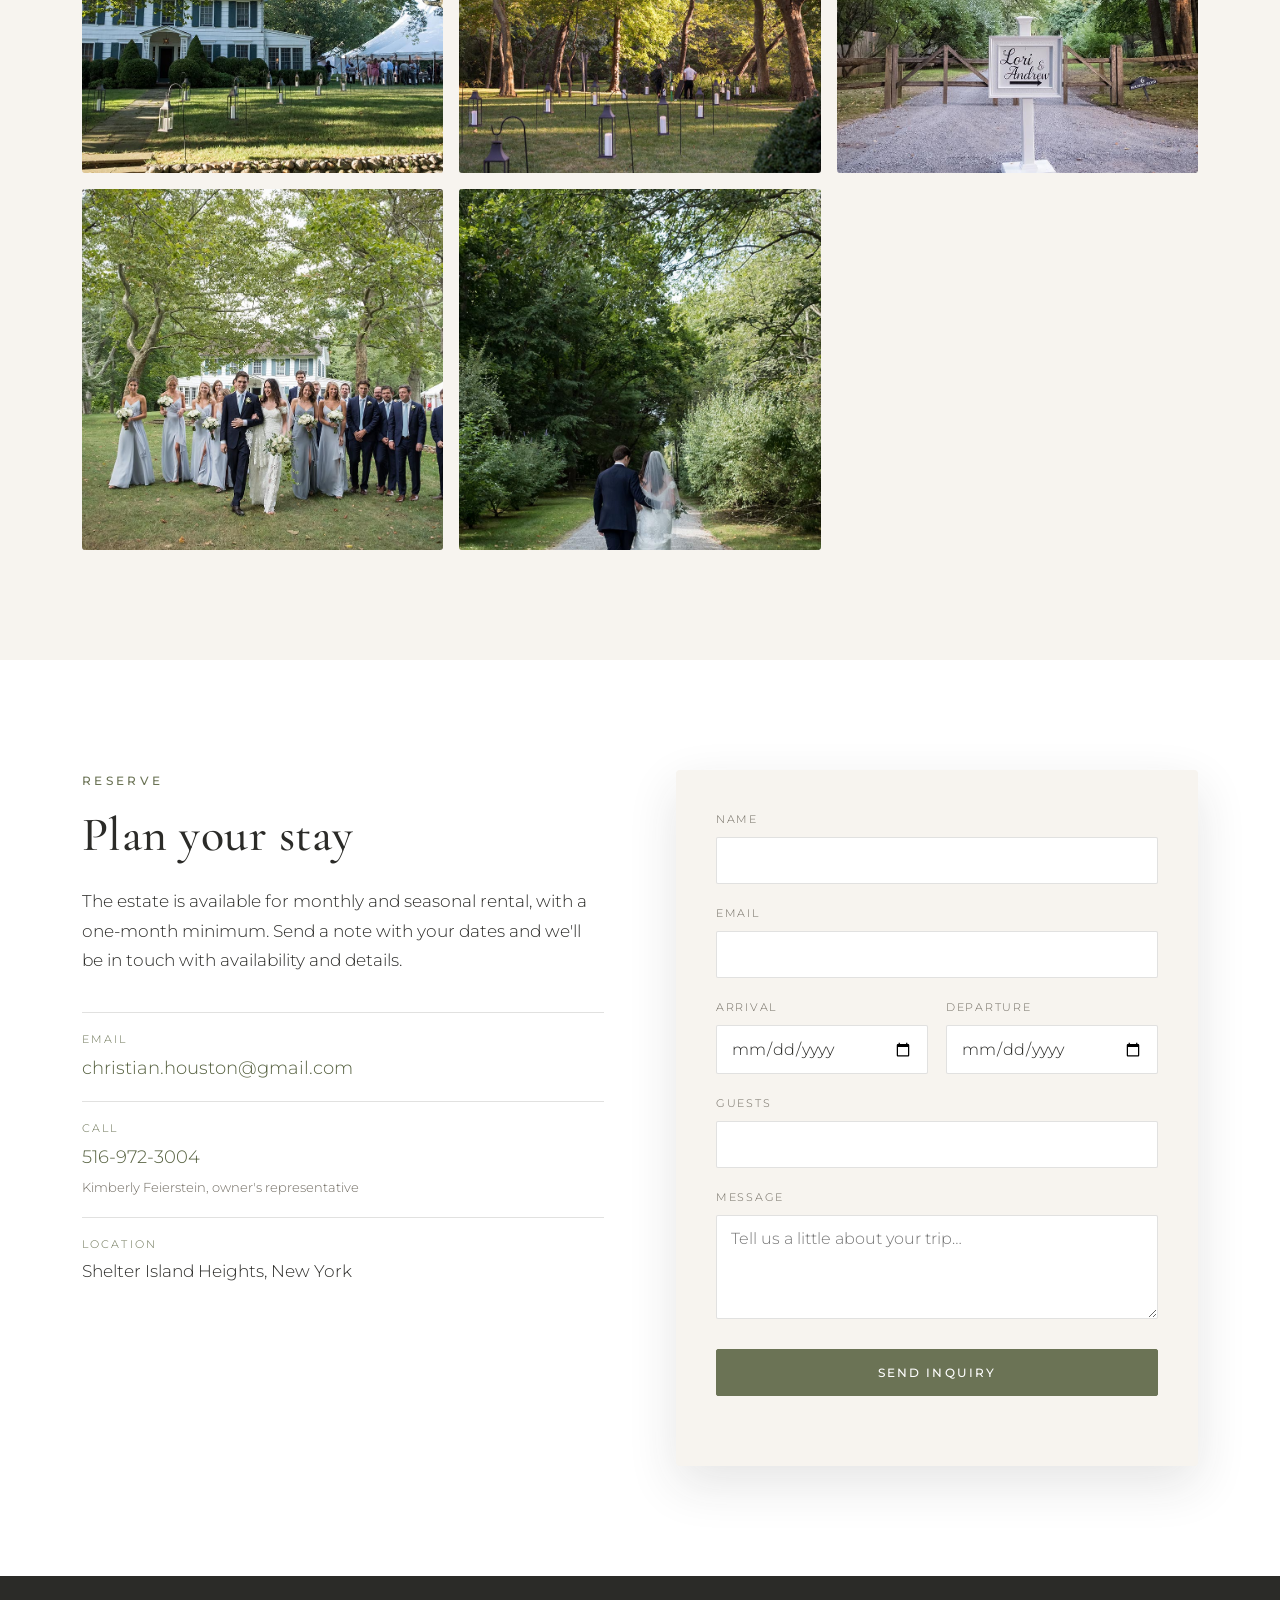
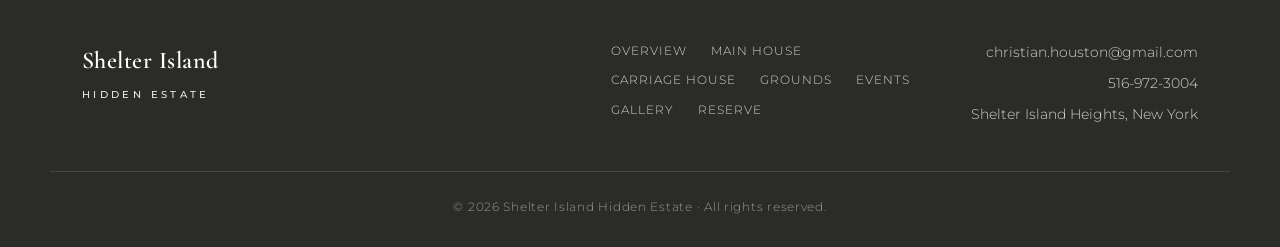
==== commit c18cf457: "Swap hero slides: lead with Exterior2 photo, Drone_3-1 second Co-Authored-By: Claude Opus 4.8 <norep" ====
--- a/index.html
+++ b/index.html
@@ -10,7 +10,7 @@
   <meta property="og:type" content="website" />
   <meta property="og:title" content="Shelter Island Hidden Estate" />
   <meta property="og:description" content="A private historic compound on eight acres — manor home, carriage house, heated pool. Escape, forget, recharge." />
-  <meta property="og:image" content="photos/Drone_3-1.jpg" />
+  <meta property="og:image" content="photos/Exterior2-Main-and-cottage-from-SE-darken.jpg" />
 
   <!-- Fonts -->
   <link rel="preconnect" href="https://fonts.googleapis.com" />
@@ -48,8 +48,8 @@
   <!-- ===================== HERO ===================== -->
   <section class="hero" id="hero">
     <div class="hero-track" id="heroTrack">
+      <div class="hero-slide" style="background-image:url('photos/Exterior2-Main-and-cottage-from-SE-darken.jpg')"></div>
       <div class="hero-slide" style="background-image:url('photos/Drone_3-1.jpg')"></div>
-      <div class="hero-slide" style="background-image:url('photos/Exterior2-Main-and-cottage-from-SE-darken.jpg')"></div>
     </div>
     <div class="hero-overlay"></div>
     <div class="hero-content">
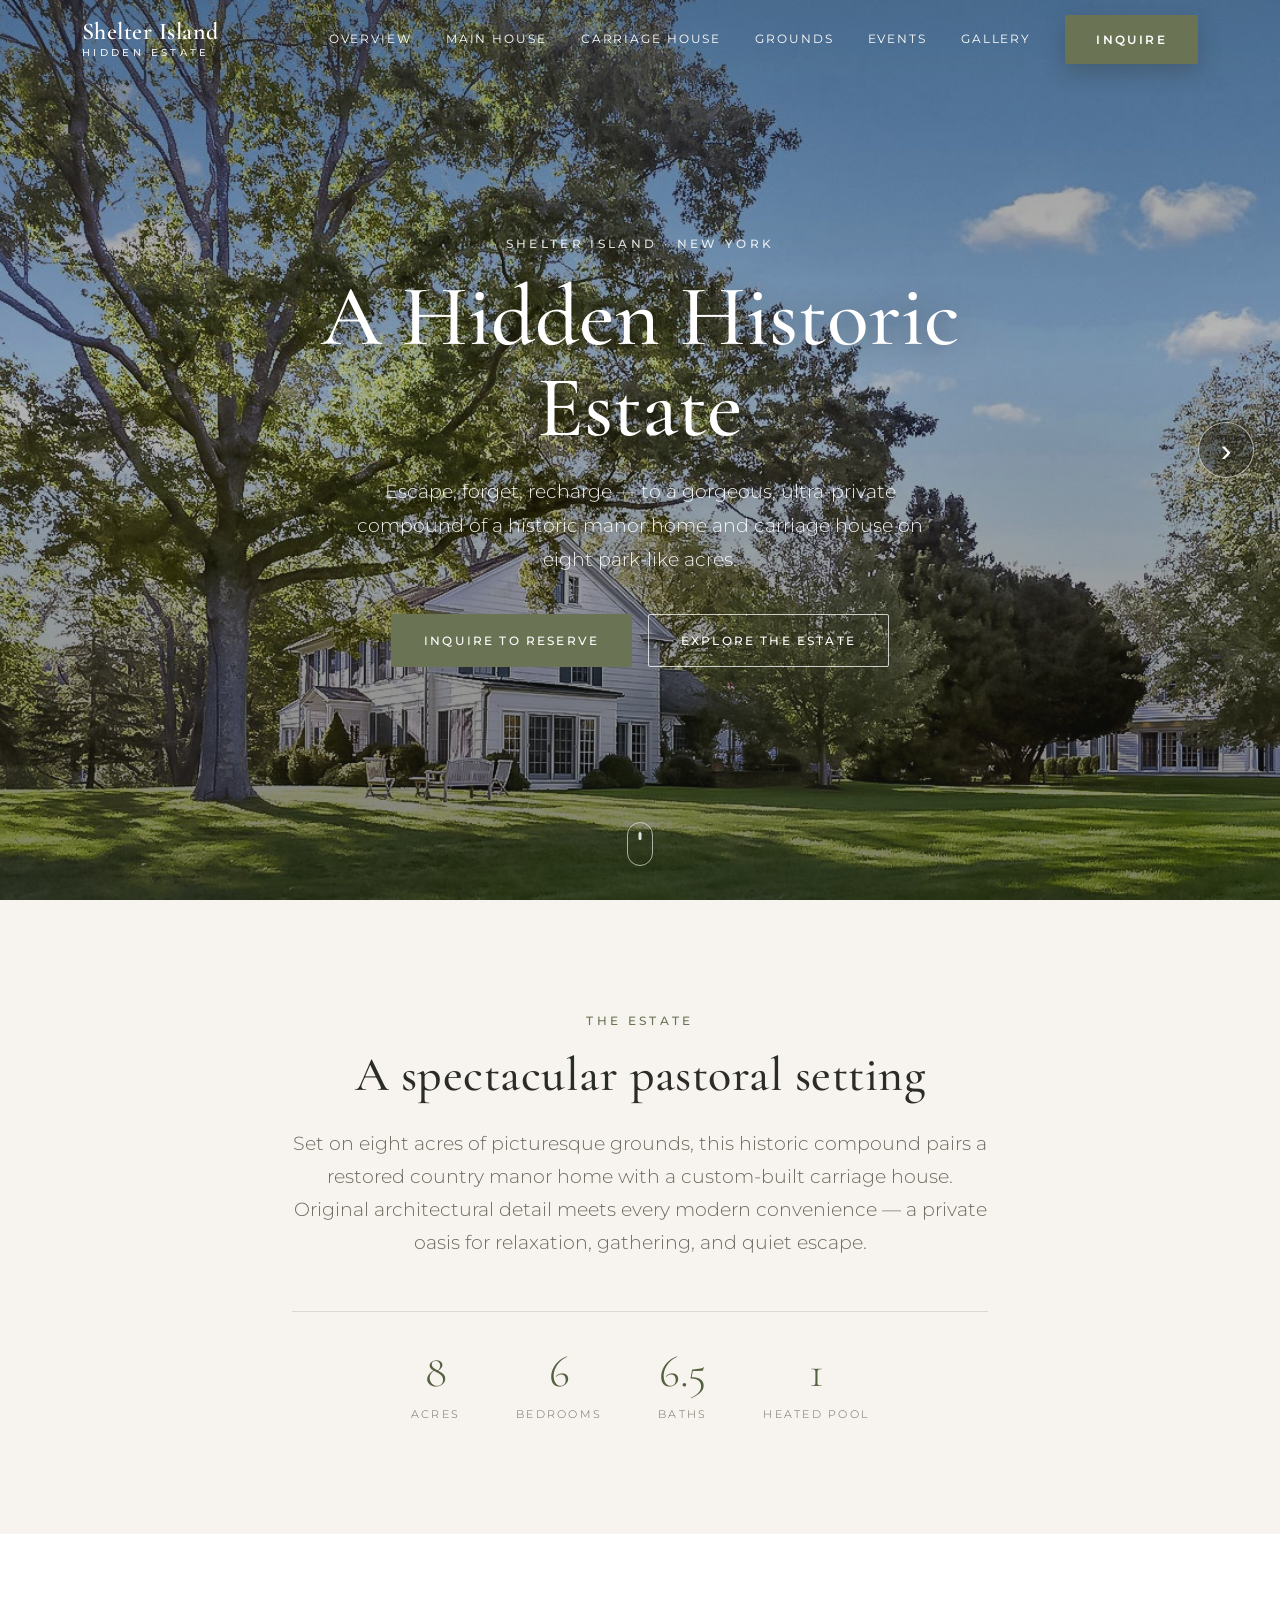
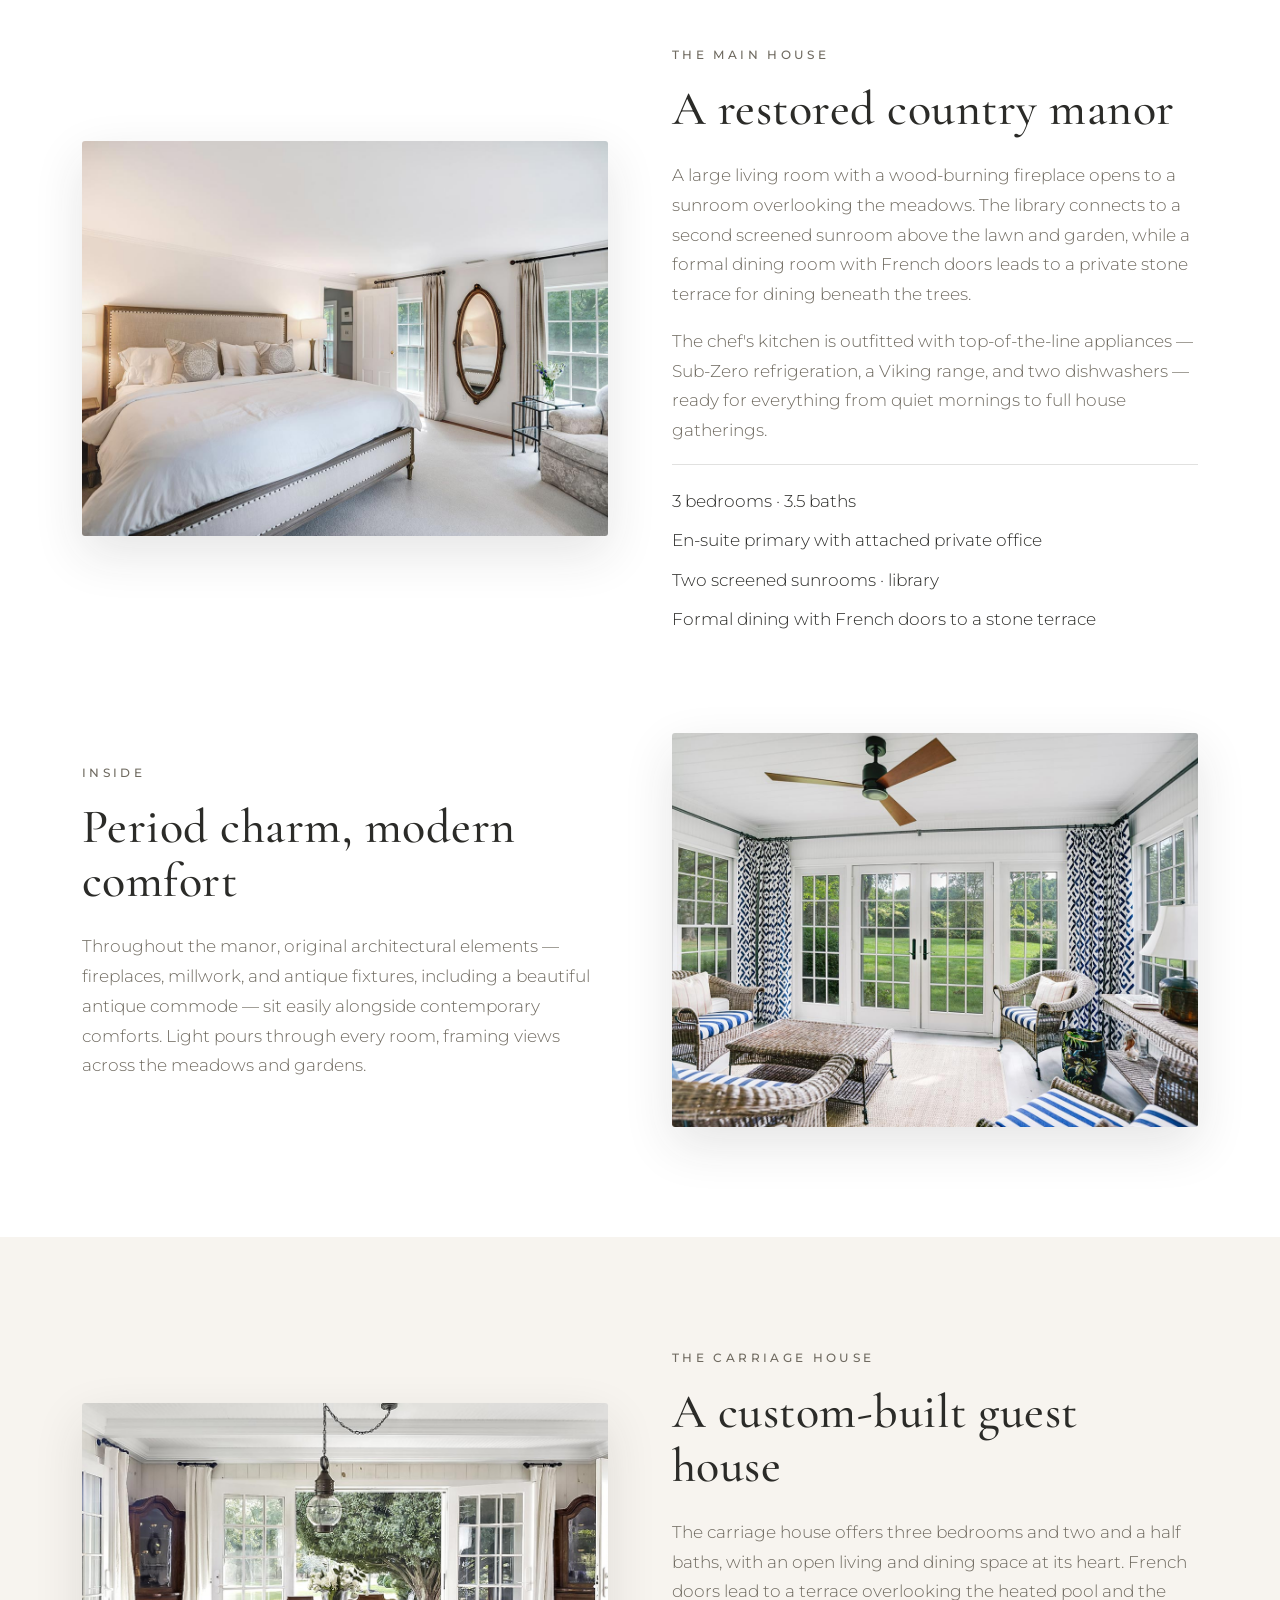
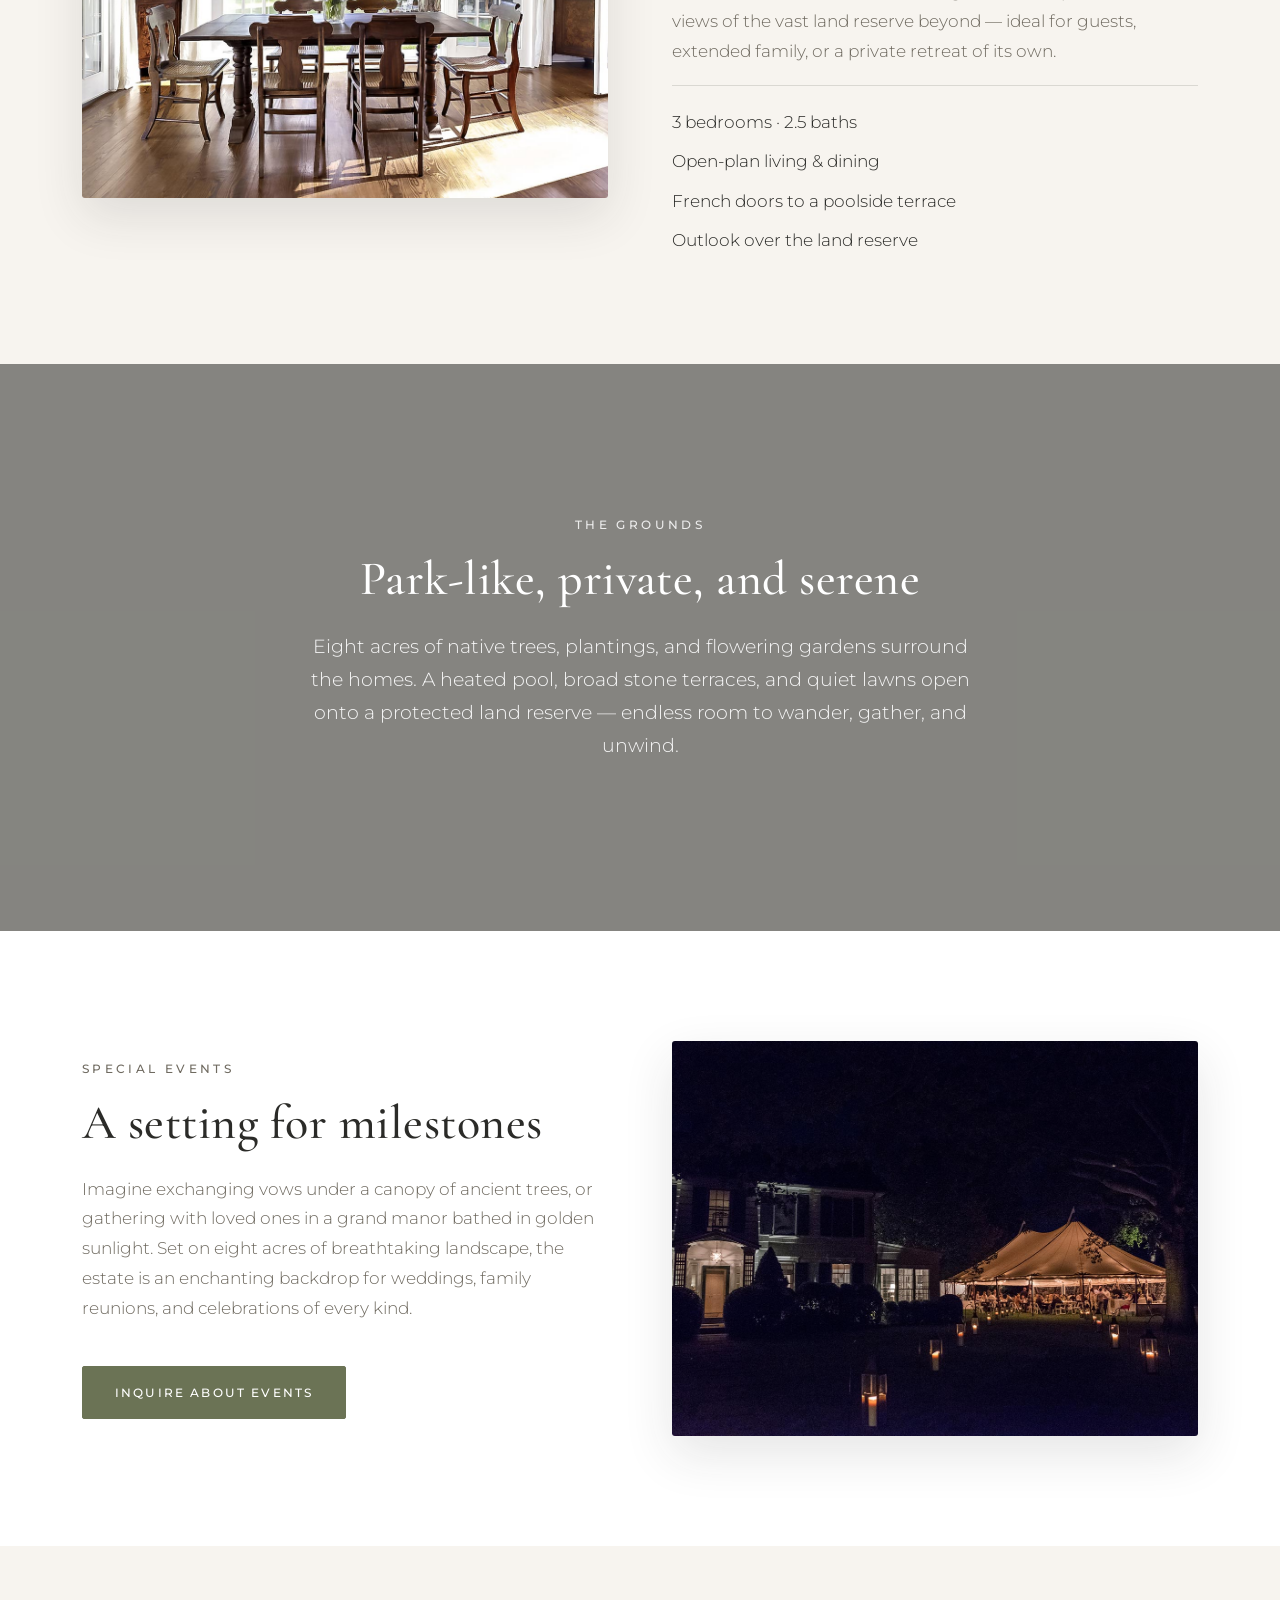
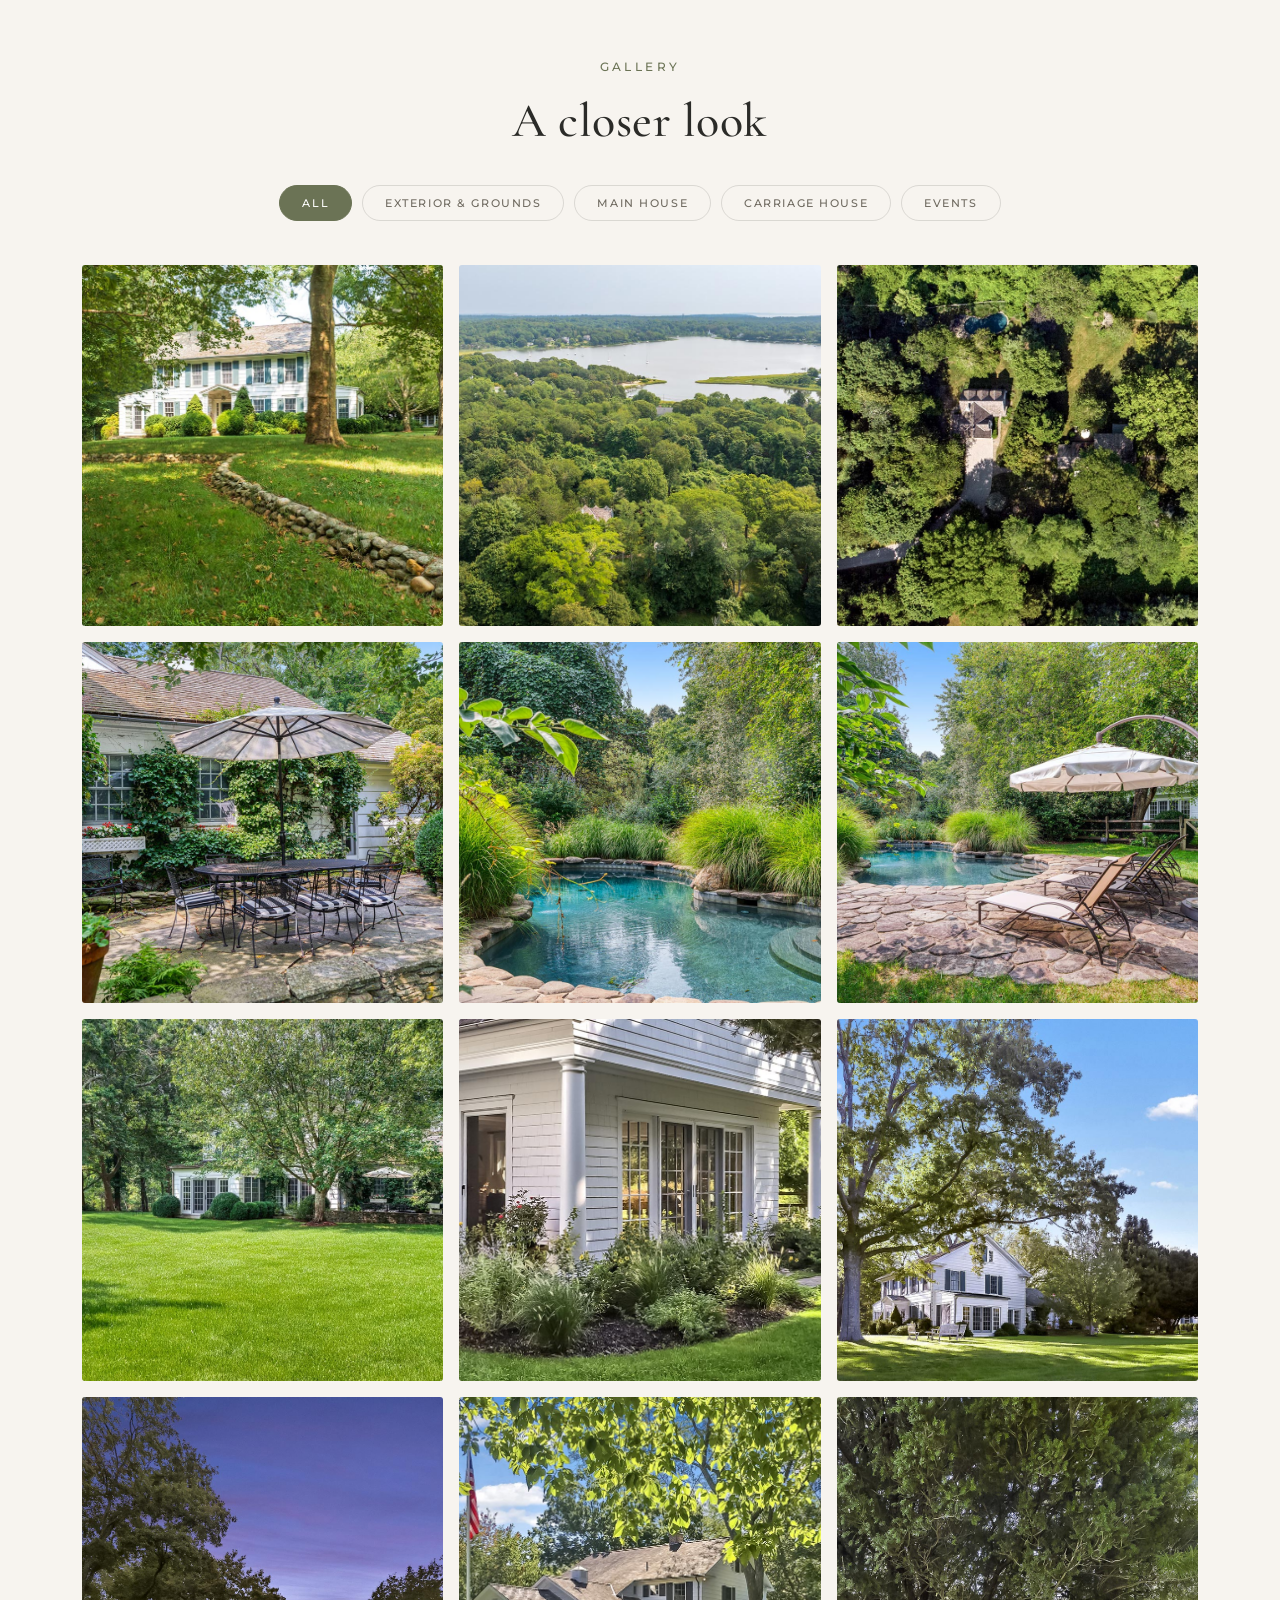
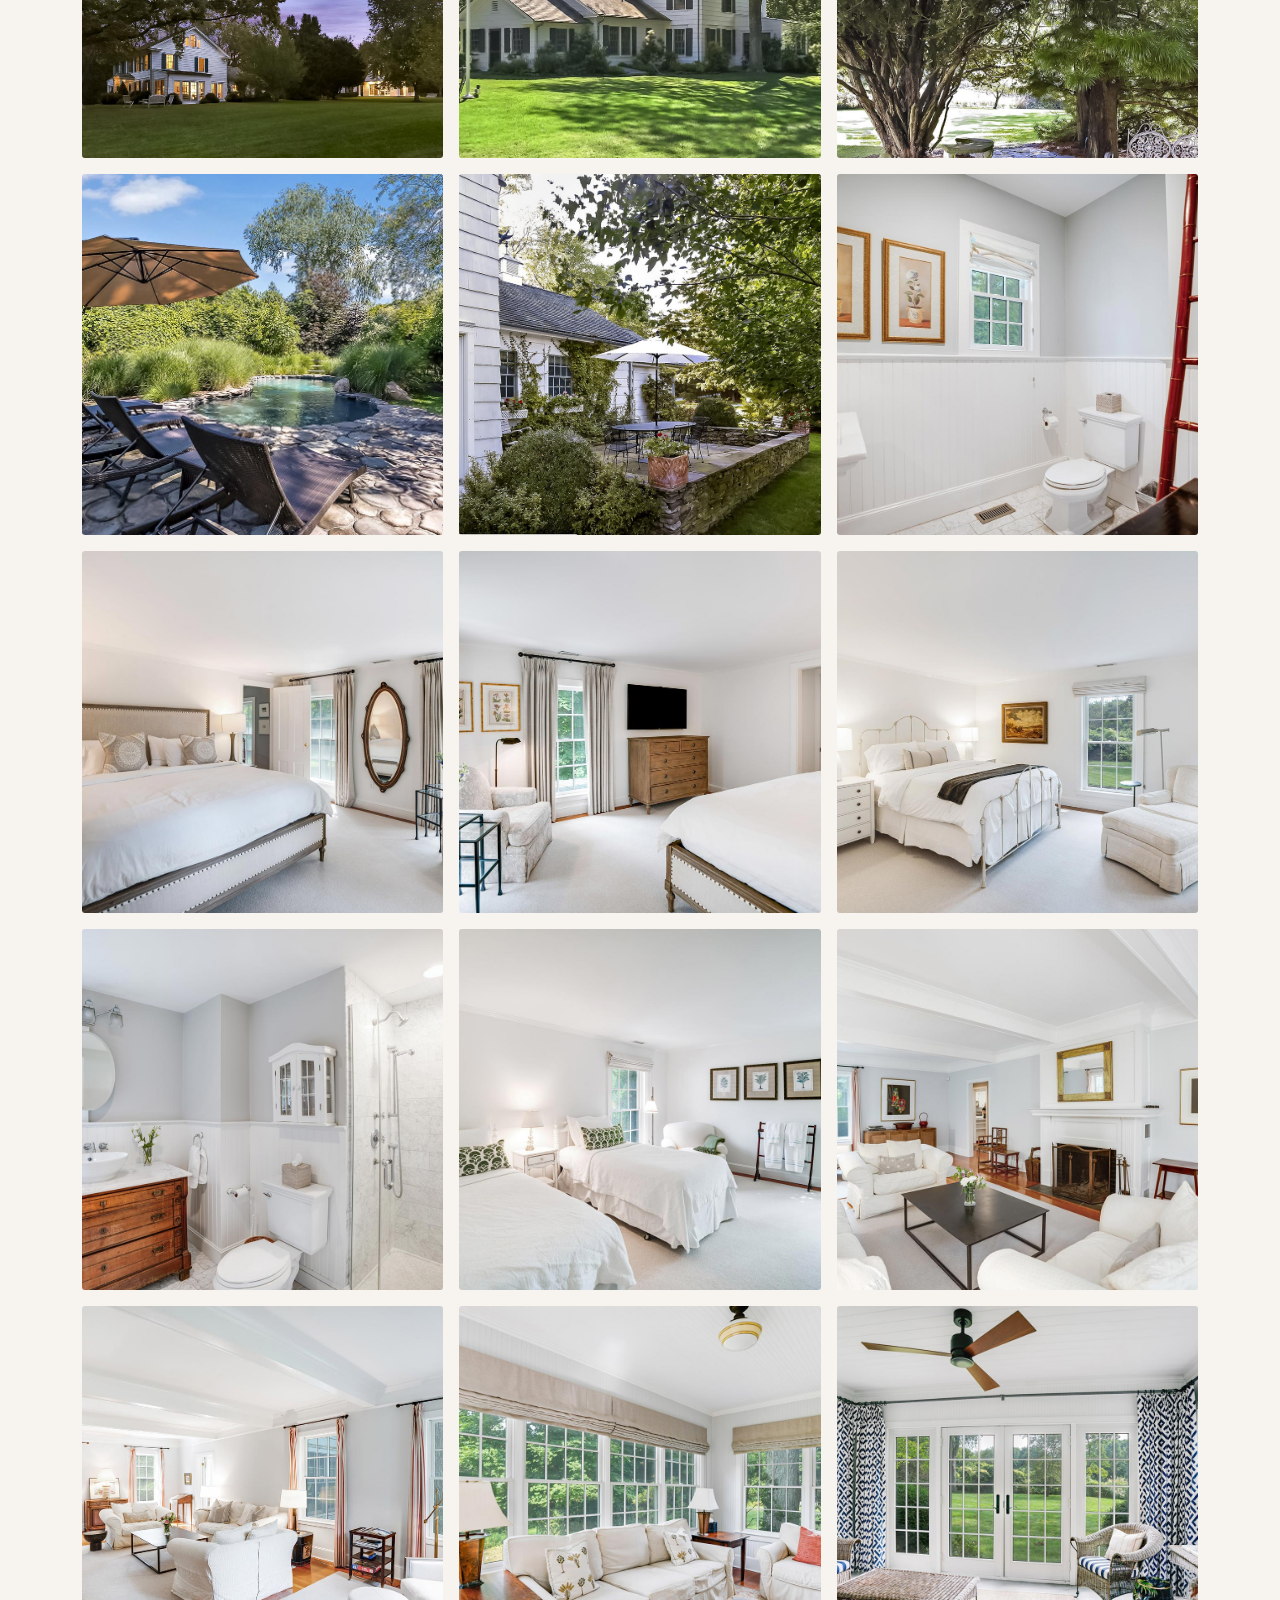
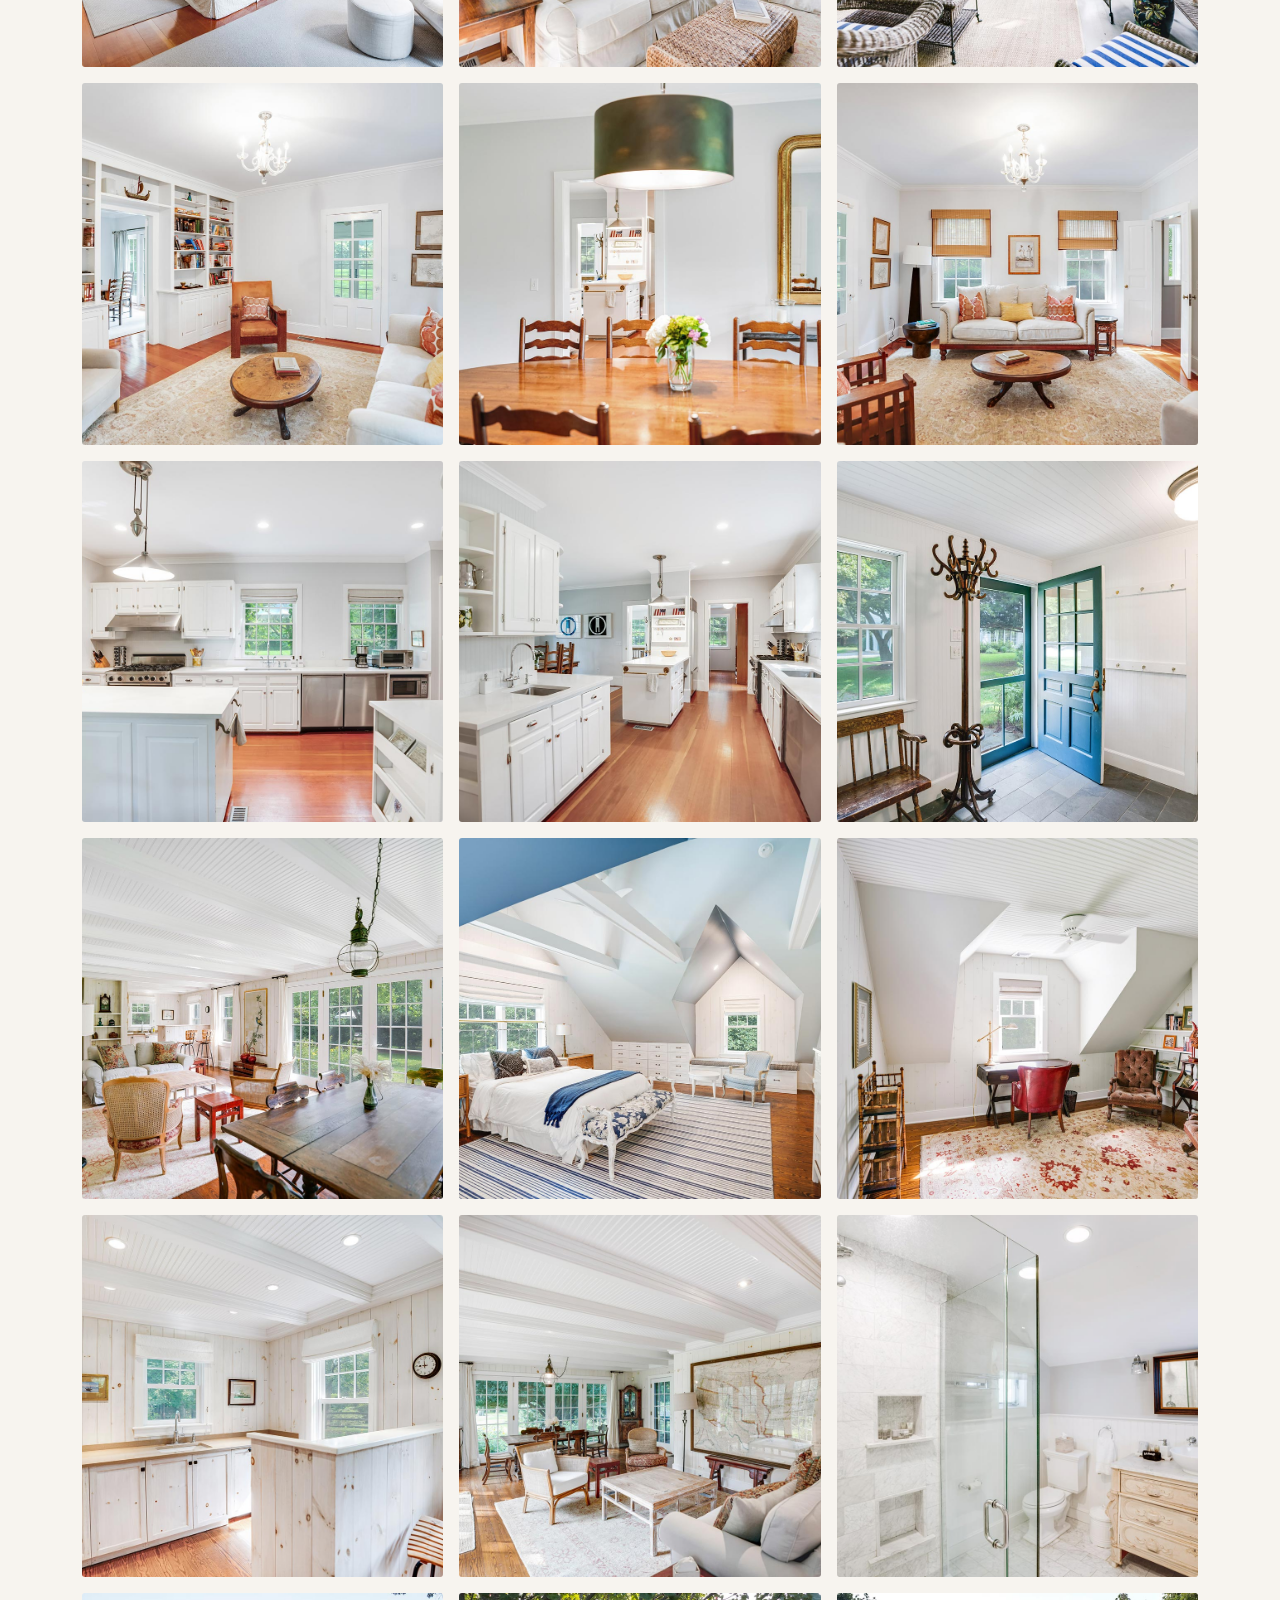
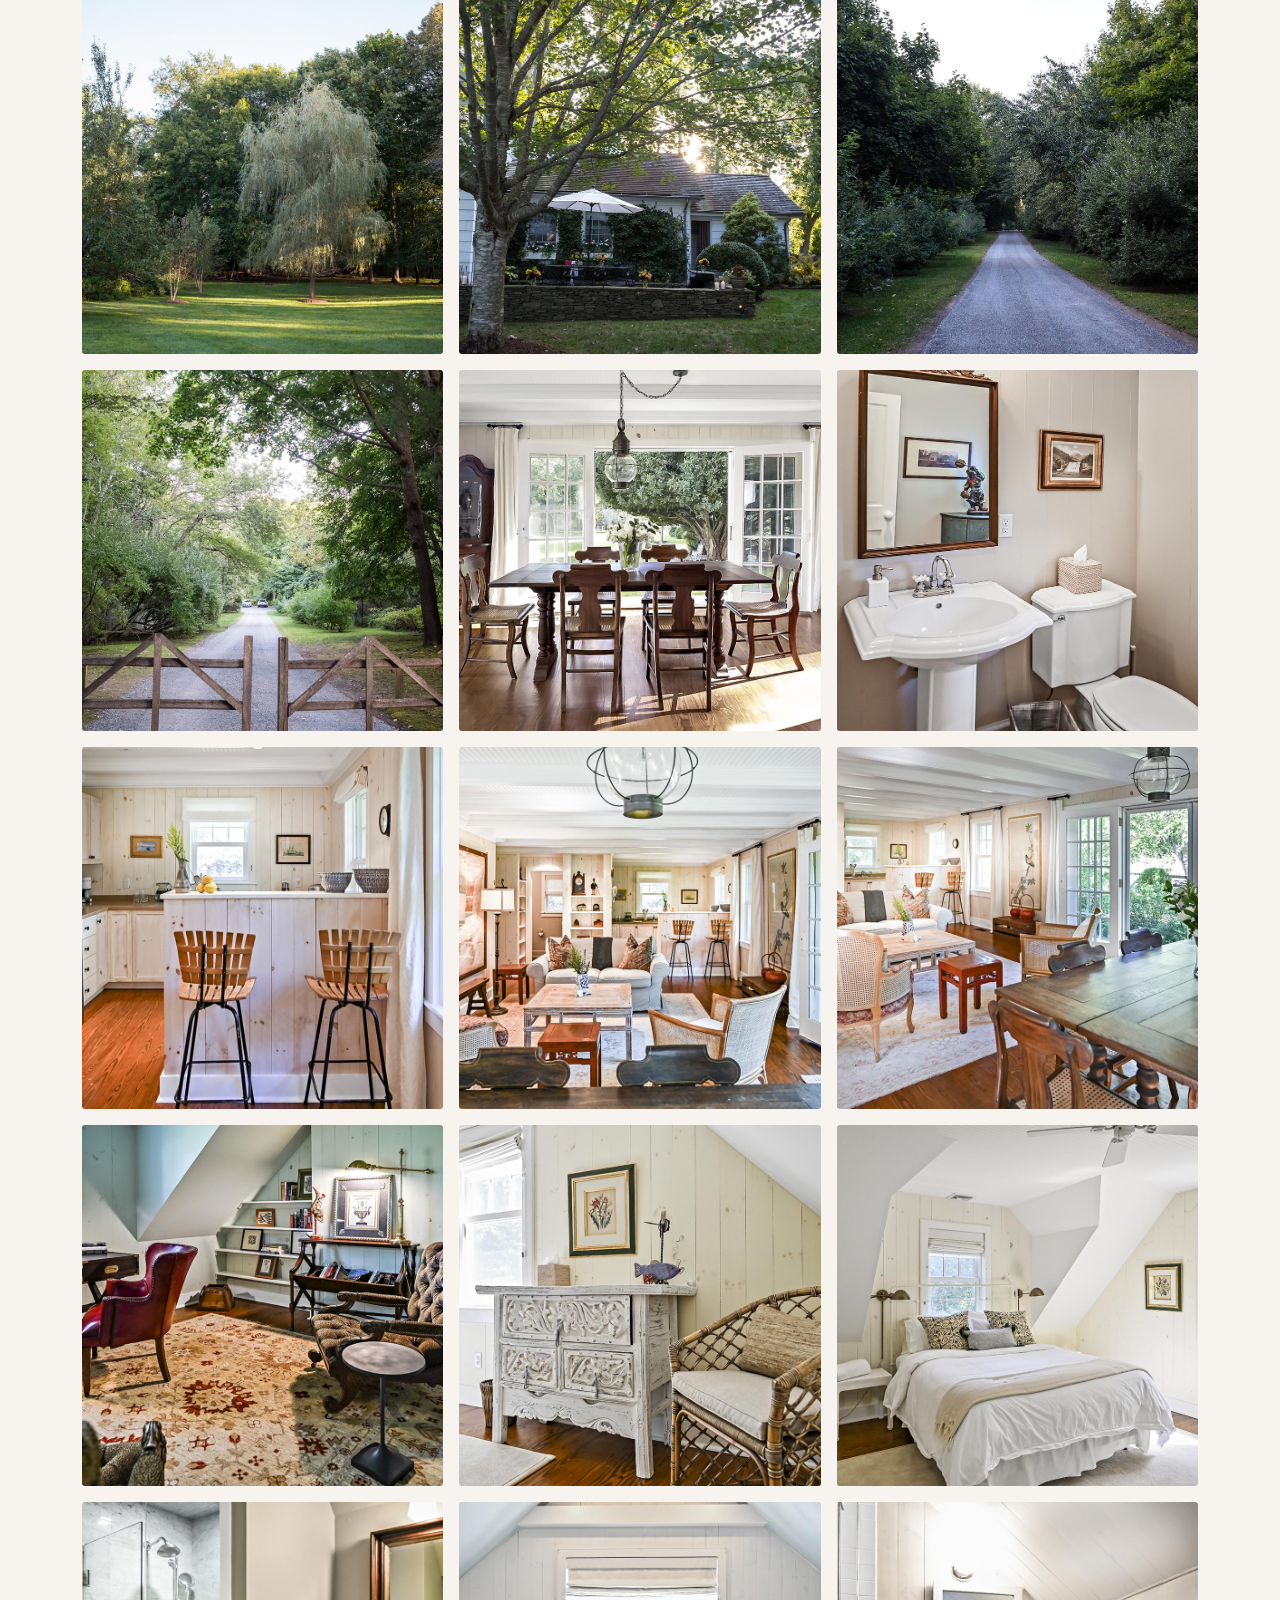
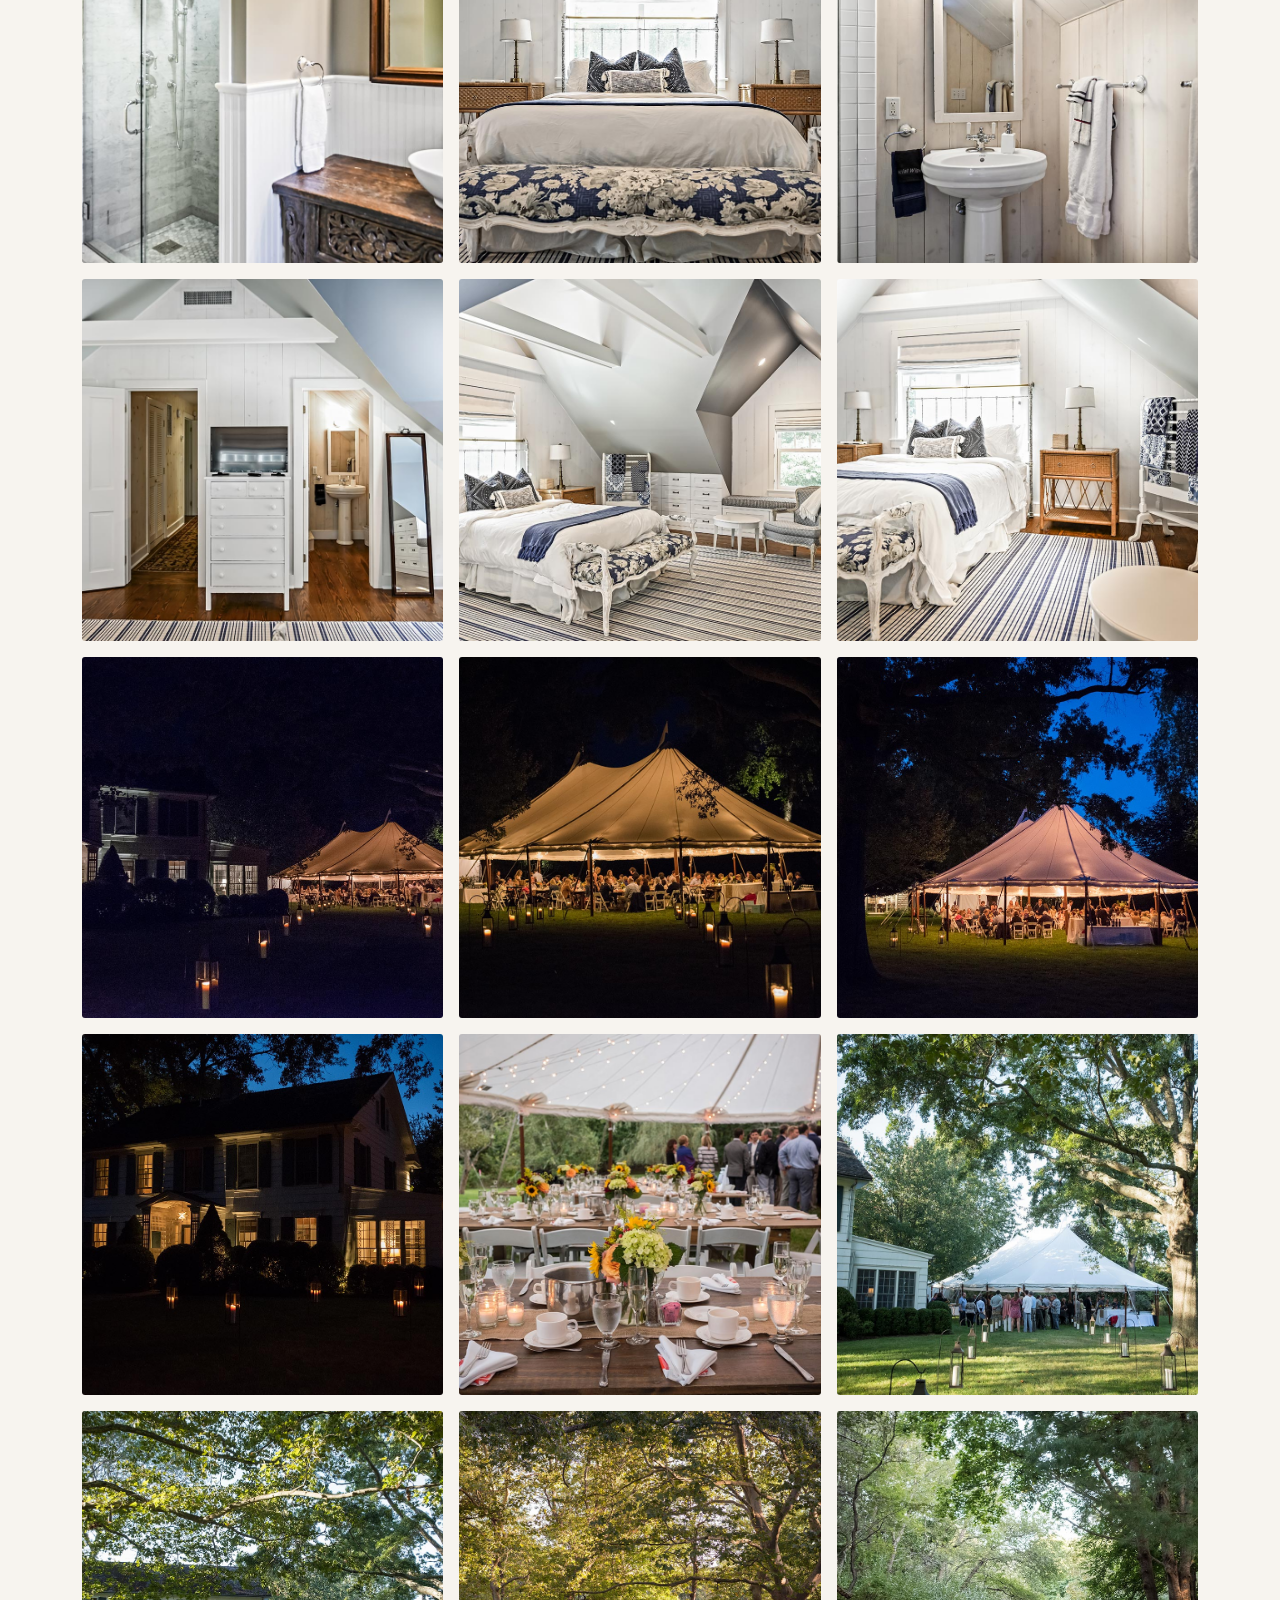
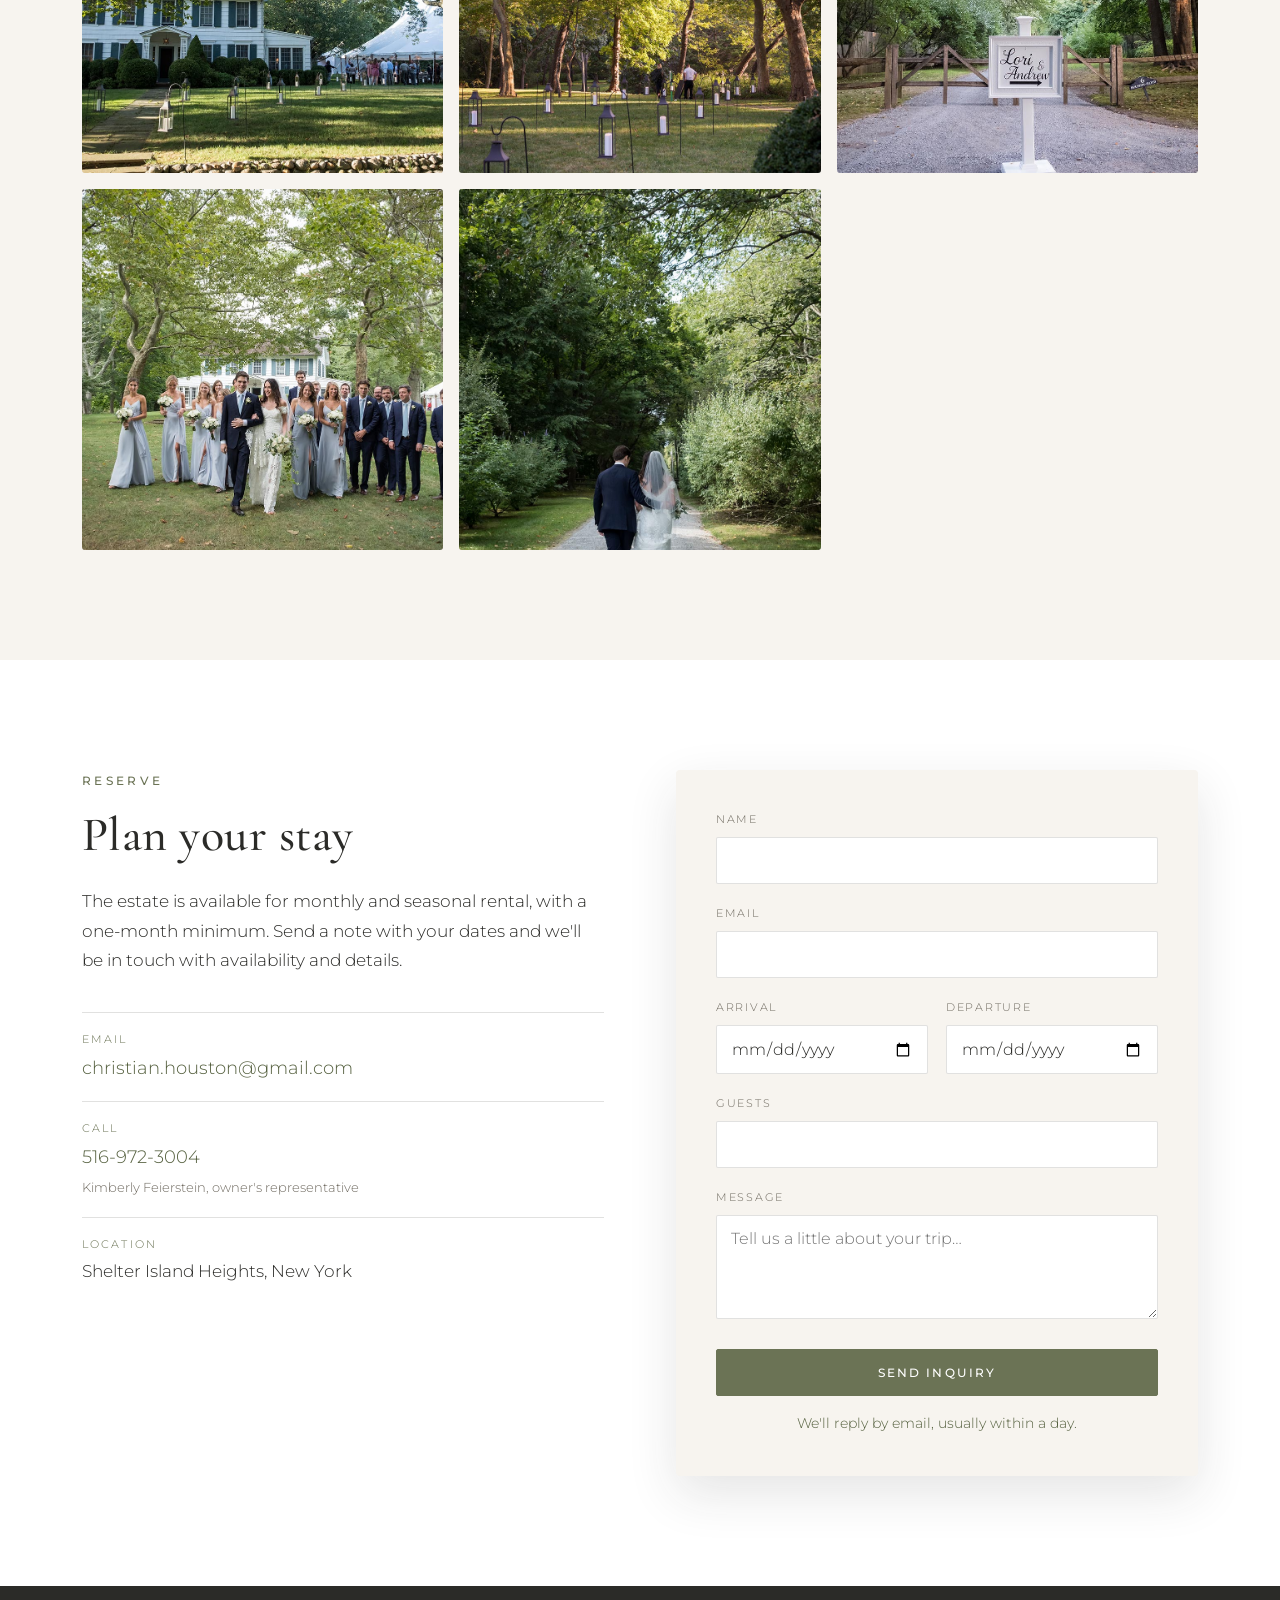
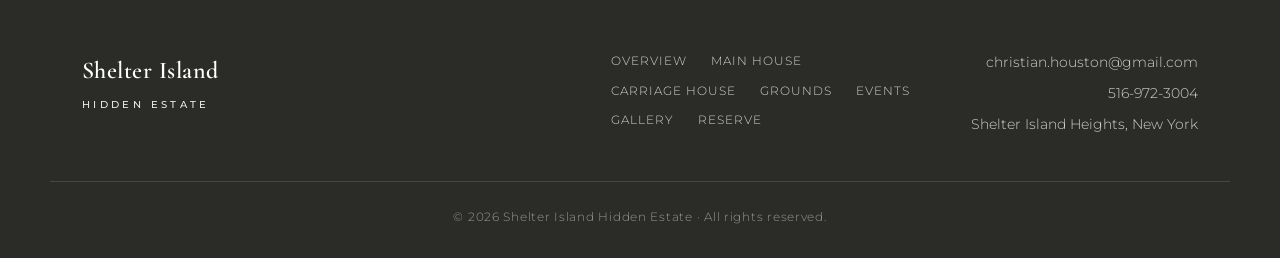
==== commit 9da00c64: "Fix form: native FormSubmit POST + thank-you page (AJAX was Cloudflare-blocked) The /ajax/ endpoint " ====
--- a/index.html
+++ b/index.html
@@ -212,11 +212,12 @@
         </ul>
       </div>
 
-      <form class="inquiry-form reveal" id="inquiryForm" action="https://formsubmit.co/christian.houston@gmail.com" method="POST" novalidate>
+      <form class="inquiry-form reveal" id="inquiryForm" action="https://formsubmit.co/christian.houston@gmail.com" method="POST">
         <!-- FormSubmit configuration -->
         <input type="hidden" name="_subject" value="New rental inquiry — Shelter Island Hidden Estate" />
         <input type="hidden" name="_template" value="table" />
         <input type="hidden" name="_captcha" value="false" />
+        <input type="hidden" name="_next" value="https://christianhoustonfloyd.github.io/shelter-island-hidden-estate/thank-you.html" />
         <!-- honeypot: bots fill this; humans never see it -->
         <input type="text" name="_honey" class="hp" tabindex="-1" autocomplete="off" aria-hidden="true" />
 
@@ -247,7 +248,7 @@
           <textarea id="f-message" name="message" rows="4" placeholder="Tell us a little about your trip…"></textarea>
         </div>
         <button type="submit" class="btn btn-solid btn-block" id="formSubmit">Send Inquiry</button>
-        <p class="form-note" id="formNote" role="status"></p>
+        <p class="form-note">We'll reply by email, usually within a day.</p>
       </form>
     </div>
   </section>
--- a/css/styles.css
+++ b/css/styles.css
@@ -276,22 +276,11 @@
   border-top: 1px solid var(--line);
 }
 .feature-list li {
-  display: flex;
-  align-items: flex-start;
-  gap: 14px;
   margin-bottom: 14px;
   line-height: 1.5;
   color: var(--charcoal);
 }
 .feature-list li:last-child { margin-bottom: 0; }
-.feature-list li::before {
-  content: "";
-  flex: 0 0 7px;
-  width: 7px; height: 7px;
-  margin-top: 0.45em;
-  border: 1px solid var(--sage);
-  transform: rotate(45deg);
-}
 .feature-text .btn { margin-top: 26px; }
 
 /* ============================================================
